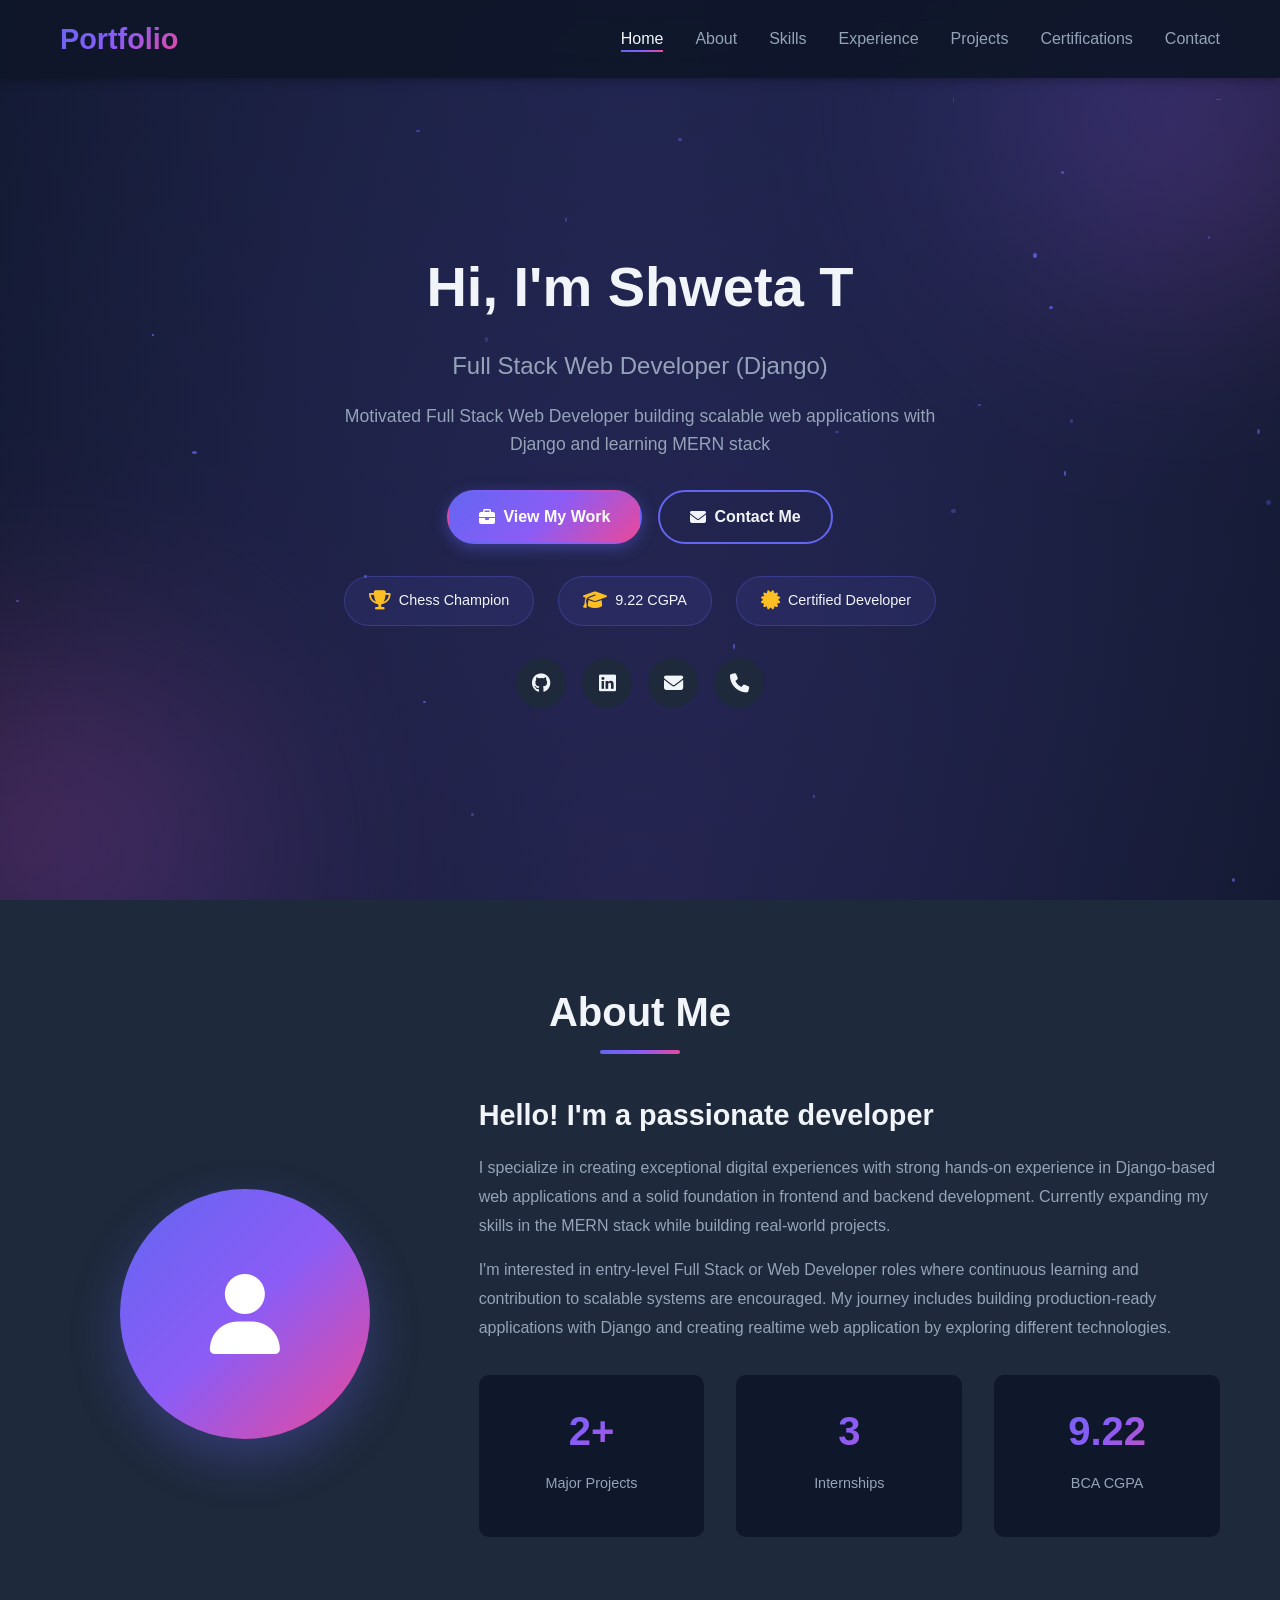
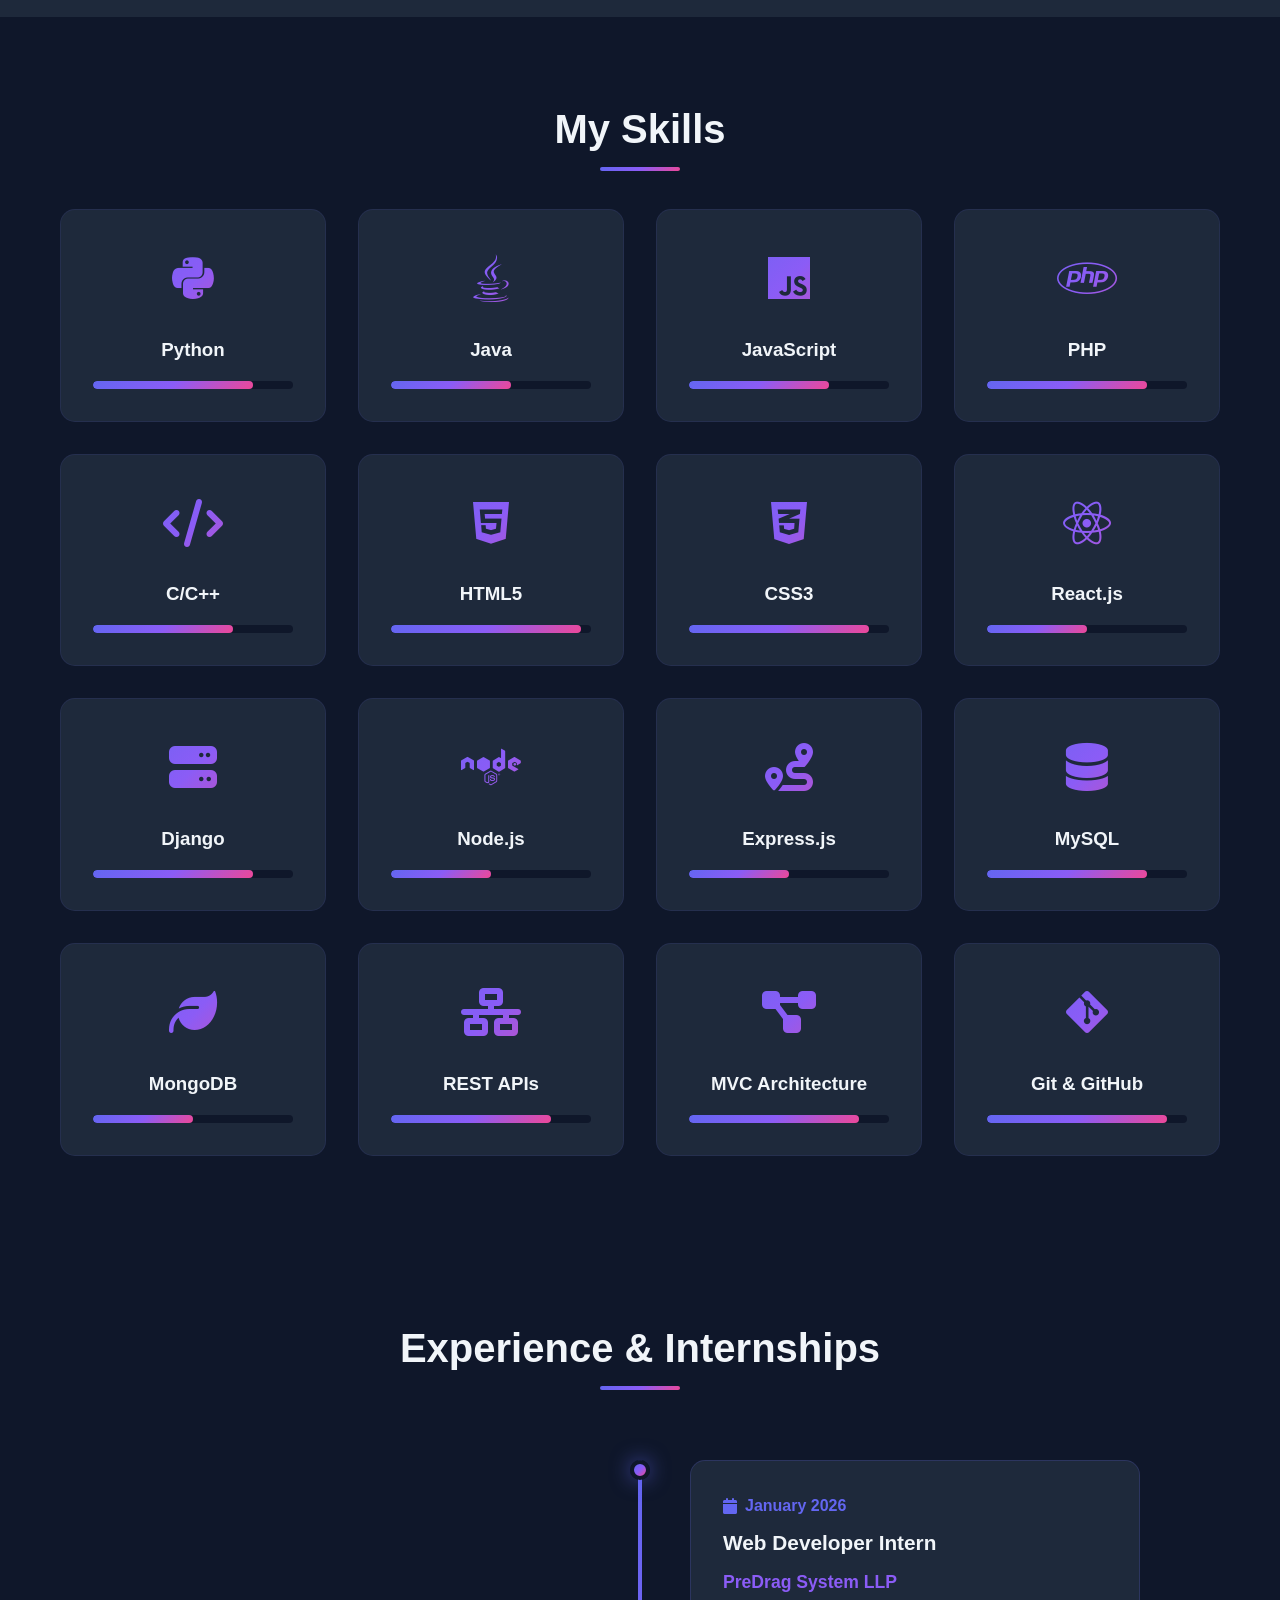
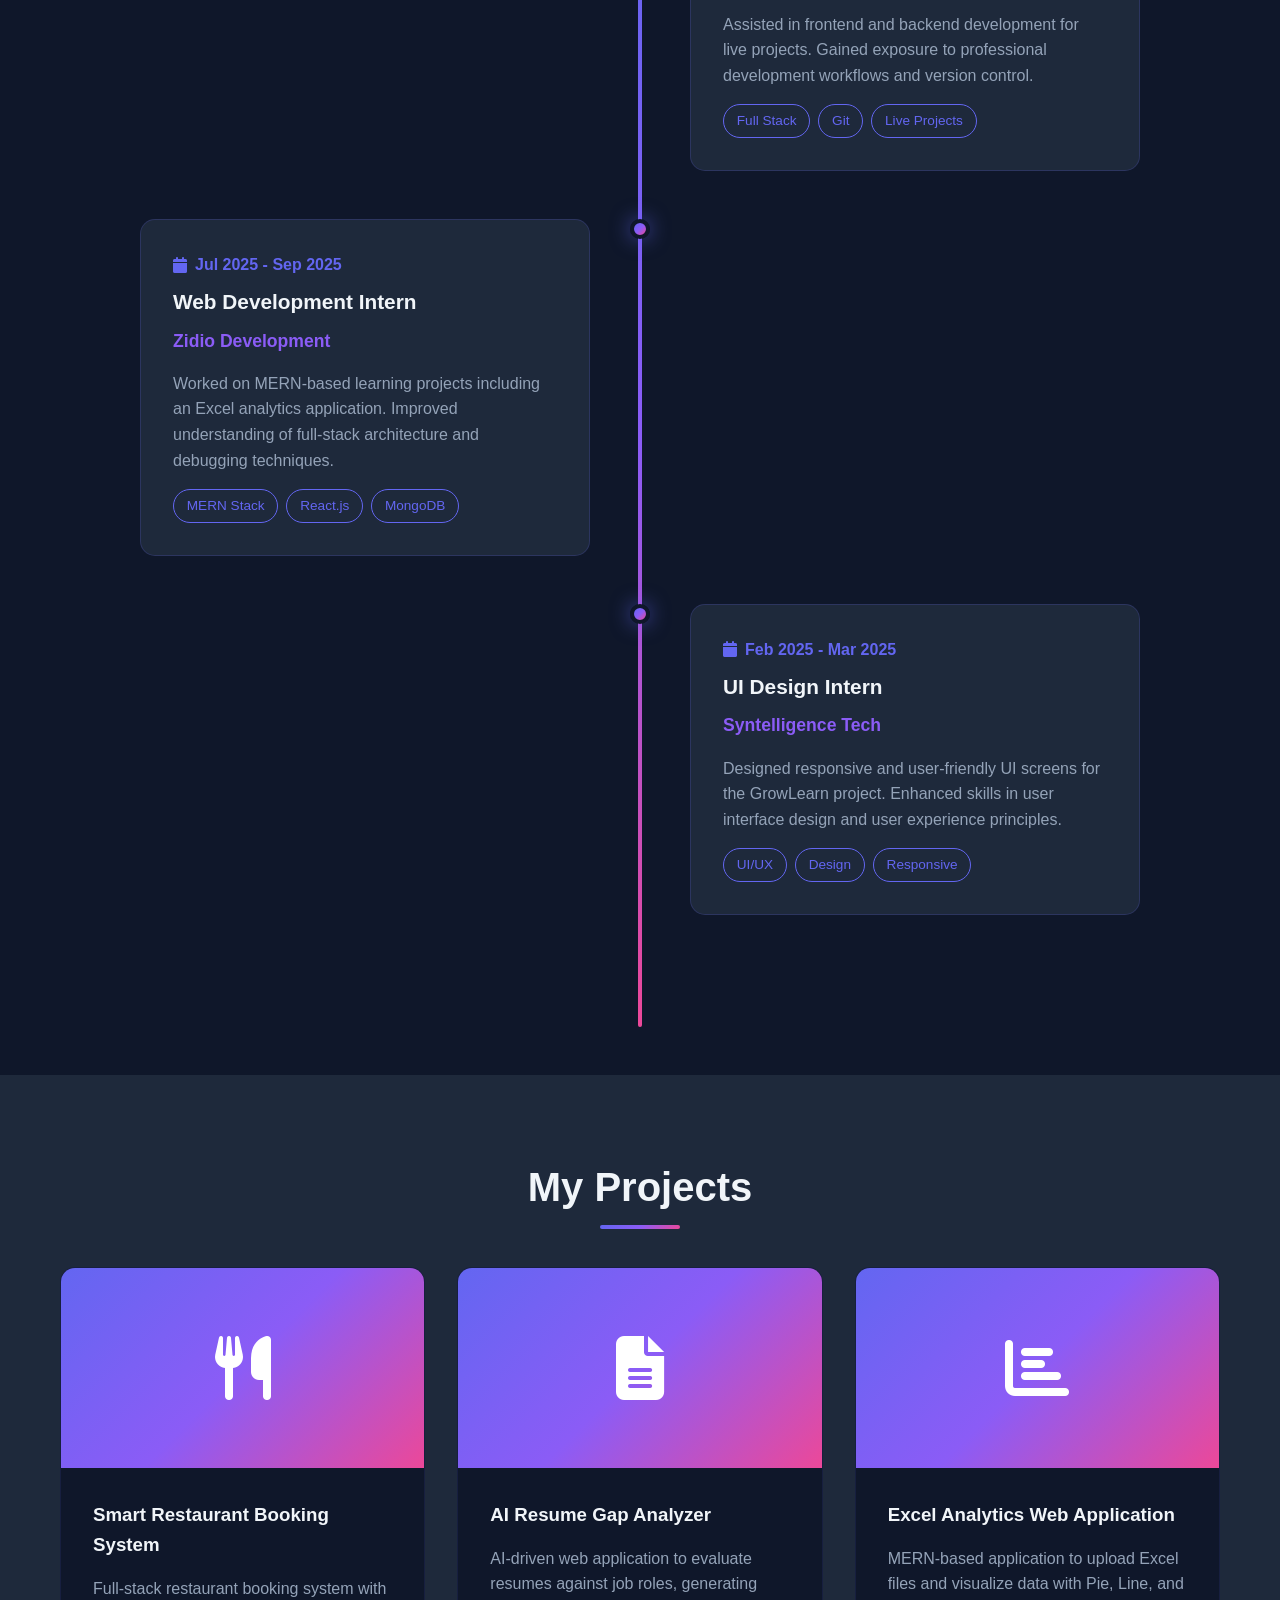
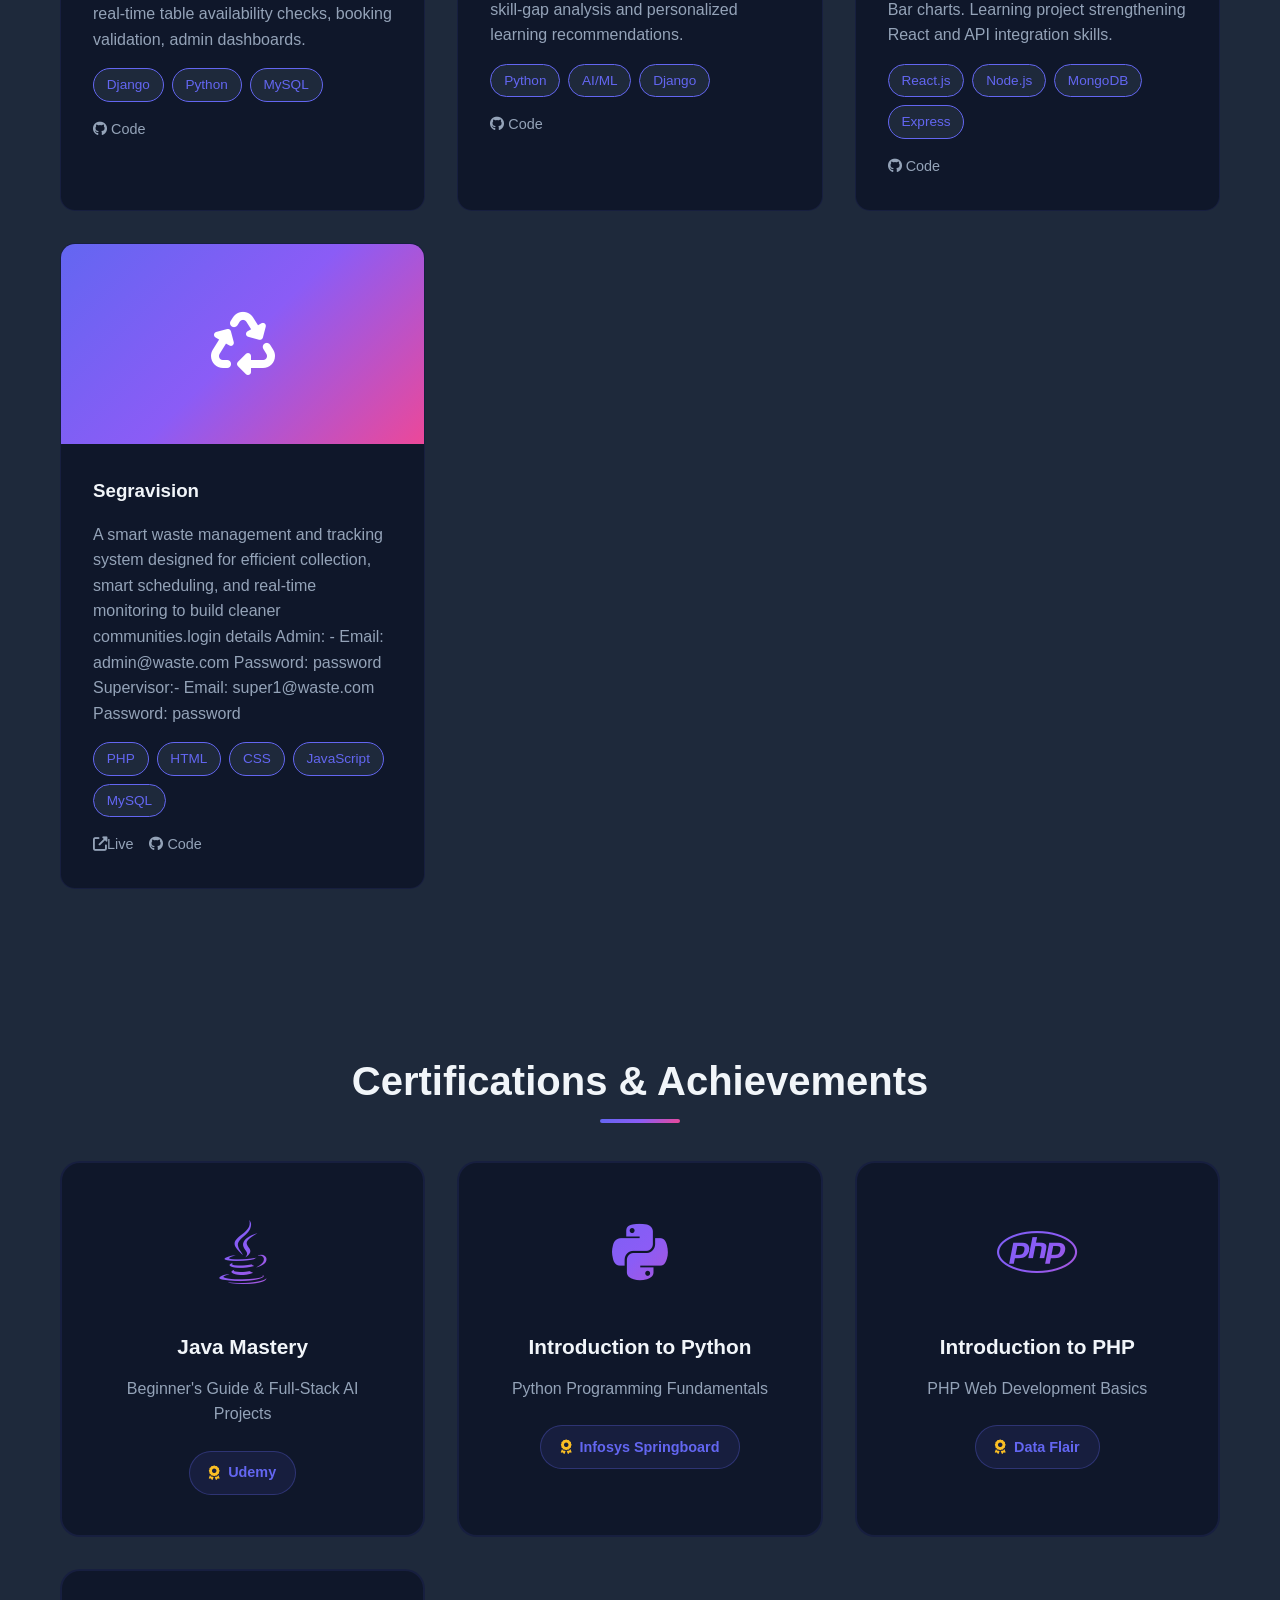
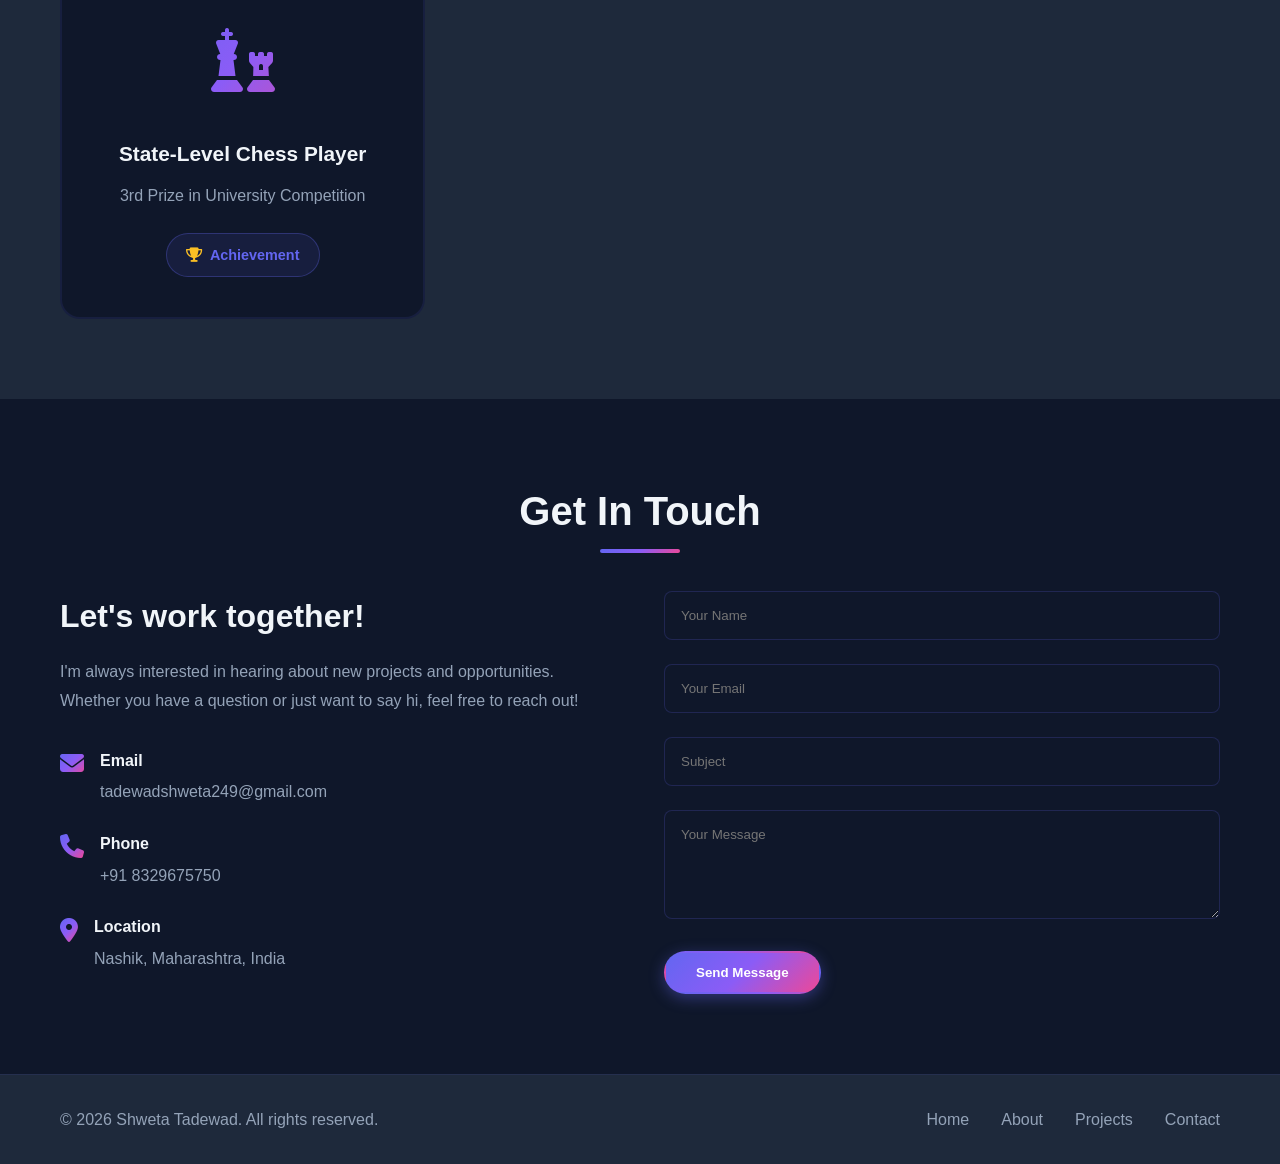
==== index.html @ f63977ad "Update project description with login details Added login details for Admin and Supervisor to projec" ====
<!DOCTYPE html>
<html lang="en">
<head>
    <meta charset="UTF-8">
    <meta name="viewport" content="width=device-width, initial-scale=1.0">
    <meta name="description" content="Professional Portfolio Website">
    <title>My Portfolio</title>
    <link rel="stylesheet" href="styles.css">
    <link rel="stylesheet" href="https://cdnjs.cloudflare.com/ajax/libs/font-awesome/6.4.0/css/all.min.css">
</head>
<body>
    <!-- Navigation -->
    <nav class="navbar">
        <div class="container">
            <div class="nav-brand">
                <h2>Portfolio</h2>
            </div>
            <ul class="nav-menu">
                <li><a href="#home" class="nav-link">Home</a></li>
                <li><a href="#about" class="nav-link">About</a></li>
                <li><a href="#skills" class="nav-link">Skills</a></li>
                <li><a href="#experience" class="nav-link">Experience</a></li>
                <li><a href="#projects" class="nav-link">Projects</a></li>
                <li><a href="#certifications" class="nav-link">Certifications</a></li>
                <li><a href="#contact" class="nav-link">Contact</a></li>
            </ul>
            <div class="hamburger">
                <span class="bar"></span>
                <span class="bar"></span>
                <span class="bar"></span>
            </div>
        </div>
    </nav>

    <!-- Hero Section -->
    <section id="home" class="hero">
        <div class="particles" id="particles"></div>
        <div class="container">
            <div class="hero-content">
                <h1 class="hero-title">Hi, I'm <span class="highlight">Shweta Tadewad</span></h1>
                <p class="hero-subtitle">Full Stack Web Developer (Django)</p>
                <p class="hero-description">Motivated Full Stack Web Developer building scalable web applications with Django and learning MERN stack</p>
                <div class="hero-buttons">
                    <a href="#projects" class="btn btn-primary"><i class="fas fa-briefcase"></i> View My Work</a>
                    <a href="#contact" class="btn btn-secondary"><i class="fas fa-envelope"></i> Contact Me</a>
                </div>
                <div class="achievement-badges">
                    <div class="badge">
                        <i class="fas fa-trophy"></i>
                        <span>Chess Champion</span>
                    </div>
                    <div class="badge">
                        <i class="fas fa-graduation-cap"></i>
                        <span>9.22 CGPA</span>
                    </div>
                    <div class="badge">
                        <i class="fas fa-certificate"></i>
                        <span>Certified Developer</span>
                    </div>
                </div>
                <div class="social-links">
                    <a href="https://github.com/shweta5924" target="_blank"><i class="fab fa-github"></i></a>
                    <a href="https://linkedin.com/in/shweta-tadewad-6b4707291" target="_blank"><i class="fab fa-linkedin"></i></a>
                    <a href="mailto:tadewadshweta249@gmail.com" target="_blank"><i class="fas fa-envelope"></i></a>
                    <a href="tel:+918329675750" target="_blank"><i class="fas fa-phone"></i></a>
                </div>
            </div>
        </div>
    </section>

    <!-- About Section -->
    <section id="about" class="about">
        <div class="container">
            <h2 class="section-title">About Me</h2>
            <div class="about-content">
                <div class="about-image">
                    <div class="image-placeholder">
                        <i class="fas fa-user"></i>
                    </div>
                </div>
                <div class="about-text">
                    <h3>Hello! I'm a passionate developer</h3>
                    <p>I specialize in creating exceptional digital experiences with strong hands-on experience in Django-based web applications and a solid foundation in frontend and backend development. Currently expanding my skills in the MERN stack while building real-world projects.</p>
                    <p>I'm interested in entry-level Full Stack or Web Developer roles where continuous learning and contribution to scalable systems are encouraged. My journey includes building production-ready applications with Django and creating realtime web application by exploring different technologies.</p>
                    <div class="about-stats">
                        <div class="stat">
                            <h4>2+</h4>
                            <p>Major Projects</p>
                        </div>
                        <div class="stat">
                            <h4>3</h4>
                            <p>Internships</p>
                        </div>
                        <div class="stat">
                            <h4>9.22</h4>
                            <p>BCA CGPA</p>
                        </div>
                    </div>
                </div>
            </div>
        </div>
    </section>

    <!-- Skills Section -->
    <section id="skills" class="skills">
        <div class="container">
            <h2 class="section-title">My Skills</h2>
            <div class="skills-grid">
                <!-- Languages -->
                <div class="skill-card">
                    <div class="skill-icon">
                        <i class="fab fa-python"></i>
                    </div>
                    <h3>Python</h3>
                    <div class="skill-bar">
                        <div class="skill-progress" data-progress="80"></div>
                    </div>
                </div>
                <div class="skill-card">
                    <div class="skill-icon">
                        <i class="fab fa-java"></i>
                    </div>
                    <h3>Java</h3>
                    <div class="skill-bar">
                        <div class="skill-progress" data-progress="60"></div>
                    </div>
                </div>
                <div class="skill-card">
                    <div class="skill-icon">
                        <i class="fab fa-js"></i>
                    </div>
                    <h3>JavaScript</h3>
                    <div class="skill-bar">
                        <div class="skill-progress" data-progress="70"></div>
                    </div>
                </div>
                <div class="skill-card">
                    <div class="skill-icon">
                        <i class="fab fa-php"></i>
                    </div>
                    <h3>PHP</h3>
                    <div class="skill-bar">
                        <div class="skill-progress" data-progress="80"></div>
                    </div>
                </div>
                <div class="skill-card">
                    <div class="skill-icon">
                        <i class="fas fa-code"></i>
                    </div>
                    <h3>C/C++</h3>
                    <div class="skill-bar">
                        <div class="skill-progress" data-progress="70"></div>
                    </div>
                </div>
                
                <!-- Frontend -->
                <div class="skill-card">
                    <div class="skill-icon">
                        <i class="fab fa-html5"></i>
                    </div>
                    <h3>HTML5</h3>
                    <div class="skill-bar">
                        <div class="skill-progress" data-progress="95"></div>
                    </div>
                </div>
                <div class="skill-card">
                    <div class="skill-icon">
                        <i class="fab fa-css3-alt"></i>
                    </div>
                    <h3>CSS3</h3>
                    <div class="skill-bar">
                        <div class="skill-progress" data-progress="90"></div>
                    </div>
                </div>
                <div class="skill-card">
                    <div class="skill-icon">
                        <i class="fab fa-react"></i>
                    </div>
                    <h3>React.js</h3>
                    <div class="skill-bar">
                        <div class="skill-progress" data-progress="50"></div>
                    </div>
                </div>
                
                <!-- Backend -->
                <div class="skill-card">
                    <div class="skill-icon">
                        <i class="fas fa-server"></i>
                    </div>
                    <h3>Django</h3>
                    <div class="skill-bar">
                        <div class="skill-progress" data-progress="80"></div>
                    </div>
                </div>
                <div class="skill-card">
                    <div class="skill-icon">
                        <i class="fab fa-node"></i>
                    </div>
                    <h3>Node.js</h3>
                    <div class="skill-bar">
                        <div class="skill-progress" data-progress="50"></div>
                    </div>
                </div>
                <div class="skill-card">
                    <div class="skill-icon">
                        <i class="fas fa-route"></i>
                    </div>
                    <h3>Express.js</h3>
                    <div class="skill-bar">
                        <div class="skill-progress" data-progress="50"></div>
                    </div>
                </div>
                
                <!-- Databases -->
                <div class="skill-card">
                    <div class="skill-icon">
                        <i class="fas fa-database"></i>
                    </div>
                    <h3>MySQL</h3>
                    <div class="skill-bar">
                        <div class="skill-progress" data-progress="80"></div>
                    </div>
                </div>
                <div class="skill-card">
                    <div class="skill-icon">
                        <i class="fas fa-leaf"></i>
                    </div>
                    <h3>MongoDB</h3>
                    <div class="skill-bar">
                        <div class="skill-progress" data-progress="50"></div>
                    </div>
                </div>
                
                <!-- Concepts & Tools -->
                <div class="skill-card">
                    <div class="skill-icon">
                        <i class="fas fa-network-wired"></i>
                    </div>
                    <h3>REST APIs</h3>
                    <div class="skill-bar">
                        <div class="skill-progress" data-progress="80"></div>
                    </div>
                </div>
                <div class="skill-card">
                    <div class="skill-icon">
                        <i class="fas fa-project-diagram"></i>
                    </div>
                    <h3>MVC Architecture</h3>
                    <div class="skill-bar">
                        <div class="skill-progress" data-progress="85"></div>
                    </div>
                </div>
                <div class="skill-card">
                    <div class="skill-icon">
                        <i class="fab fa-git-alt"></i>
                    </div>
                    <h3>Git & GitHub</h3>
                    <div class="skill-bar">
                        <div class="skill-progress" data-progress="90"></div>
                    </div>
                    
                </div>
            </div>
        </div>
    </section>

    <!-- Experience Section -->
    <section id="experience" class="experience">
        <div class="container">
            <h2 class="section-title">Experience & Internships</h2>
            <div class="timeline">
                <div class="timeline-item" data-aos="fade-right">
                    <div class="timeline-dot"></div>
                    <div class="timeline-content">
                        <div class="timeline-date">
                            <i class="fas fa-calendar"></i> January 2026
                        </div>
                        <h3>Web Developer Intern</h3>
                        <h4>PreDrag System LLP</h4>
                        <p>Assisted in frontend and backend development for live projects. Gained exposure to professional development workflows and version control.</p>
                        <div class="timeline-tags">
                            <span class="tag">Full Stack</span>
                            <span class="tag">Git</span>
                            <span class="tag">Live Projects</span>
                        </div>
                    </div>
                </div>
                <div class="timeline-item" data-aos="fade-left">
                    <div class="timeline-dot"></div>
                    <div class="timeline-content">
                        <div class="timeline-date">
                            <i class="fas fa-calendar"></i> Jul 2025 - Sep 2025
                        </div>
                        <h3>Web Development Intern</h3>
                        <h4>Zidio Development</h4>
                        <p>Worked on MERN-based learning projects including an Excel analytics application. Improved understanding of full-stack architecture and debugging techniques.</p>
                        <div class="timeline-tags">
                            <span class="tag">MERN Stack</span>
                            <span class="tag">React.js</span>
                            <span class="tag">MongoDB</span>
                        </div>
                    </div>
                </div>
                <div class="timeline-item" data-aos="fade-right">
                    <div class="timeline-dot"></div>
                    <div class="timeline-content">
                        <div class="timeline-date">
                            <i class="fas fa-calendar"></i> Feb 2025 - Mar 2025
                        </div>
                        <h3>UI Design Intern</h3>
                        <h4>Syntelligence Tech</h4>
                        <p>Designed responsive and user-friendly UI screens for the GrowLearn project. Enhanced skills in user interface design and user experience principles.</p>
                        <div class="timeline-tags">
                            <span class="tag">UI/UX</span>
                            <span class="tag">Design</span>
                            <span class="tag">Responsive</span>
                        </div>
                    </div>
                </div>
            </div>
        </div>
    </section>

    <!-- Projects Section -->
    <section id="projects" class="projects">
        <div class="container">
            <h2 class="section-title">My Projects</h2>
            <div class="projects-grid">
                <div class="project-card">
                    <div class="project-image">
                        <i class="fas fa-utensils"></i>
                    </div>
                    <div class="project-content">
                        <h3>Smart Restaurant Booking System</h3>
                        <p>Full-stack restaurant booking system with real-time table availability checks, booking validation, admin dashboards.</p>
                        <div class="project-tags">
                            <span class="tag">Django</span>
                            <span class="tag">Python</span>
                            <span class="tag">MySQL</span>
                            <!-- <span class="tag">AI</span> -->
                        </div>
                        <div class="project-links">
                            <!-- <a href="#" class="project-link"><i class="fas fa-external-link-alt"></i> Live Demo</a> -->
                            <a href="https://github.com/Shweta5924" class="project-link"><i class="fab fa-github"></i> Code</a>
                        </div>
                    </div>
                </div>
                <div class="project-card">
                    <div class="project-image">
                        <i class="fas fa-file-alt"></i>
                    </div>
                    <div class="project-content">
                        <h3>AI Resume Gap Analyzer</h3>
                        <p>AI-driven web application to evaluate resumes against job roles, generating skill-gap analysis and personalized learning recommendations.</p>
                        <div class="project-tags">
                            <span class="tag">Python</span>
                            <span class="tag">AI/ML</span>
                            <span class="tag">Django</span>
                        </div>
                        <div class="project-links">
                            <!-- <a href="#" class="project-link"><i class="fas fa-external-link-alt"></i> Live Demo</a> -->
                            <a href="https://github.com/Shweta5924" class="project-link"><i class="fab fa-github"></i> Code</a>
                        </div>
                    </div>
                </div>
                <div class="project-card">
                    <div class="project-image">
                        <i class="fas fa-chart-bar"></i>
                    </div>
                    <div class="project-content">
                        <h3>Excel Analytics Web Application</h3>
                        <p>MERN-based application to upload Excel files and visualize data with Pie, Line, and Bar charts. Learning project strengthening React and API integration skills.</p>
                        <div class="project-tags">
                            <span class="tag">React.js</span>
                            <span class="tag">Node.js</span>
                            <span class="tag">MongoDB</span>
                            <span class="tag">Express</span>
                        </div>
                        <div class="project-links">
                            <!-- <a href="#" class="project-link"><i class="fas fa-external-link-alt"></i> Live Demo</a> -->
                            <a href="https://github.com/Shweta5924" class="project-link"><i class="fab fa-github"></i> Code</a>
                        </div>
                    </div>
                </div>
                <div class="project-card">
                    <div class="project-image">
                        <i class="fas fa-recycle"></i>
                    </div>
                    <div class="project-content">
                        <h3>Segravision</h3>
                        <p>A smart waste management and tracking system designed for efficient collection, smart scheduling, and real-time monitoring to build cleaner communities.login details Admin:
- Email: admin@waste.com Password: password 
Supervisor:- Email: super1@waste.com Password: password</p>
                        <div class="project-tags">
                            <span class="tag">PHP</span>
                            <span class="tag">HTML</span>
                            <span class="tag">CSS</span>
                            <span class="tag">JavaScript</span>
                            <span class="tag">MySQL</span>
                        </div>
                        <div class="project-links">
                            <a href="https://segravision.gt.tc" class="project-link" target="_blank"><i class="fas fa-external-link-alt"></i>Live</a>
                            <a href="https://github.com/Shweta5924" class="project-link" target="_blank"><i class="fab fa-github"></i> Code</a>
                        </div>
                    </div>
                </div>
            </div>
        </div>
    </section>

    <!-- Certifications Section -->
    <section id="certifications" class="certifications">
        <div class="container">
            <h2 class="section-title">Certifications & Achievements</h2>
            <div class="cert-grid">
                <div class="cert-card" data-aos="zoom-in">
                    <div class="cert-icon">
                        <i class="fab fa-java"></i>
                    </div>
                    <h3>Java Mastery</h3>
                    <p>Beginner's Guide & Full-Stack AI Projects</p>
                    <div class="cert-provider">
                        <i class="fas fa-award"></i> Udemy
                    </div>
                </div>
                <div class="cert-card" data-aos="zoom-in" data-aos-delay="100">
                    <div class="cert-icon">
                        <i class="fab fa-python"></i>
                    </div>
                    <h3>Introduction to Python</h3>
                    <p>Python Programming Fundamentals</p>
                    <div class="cert-provider">
                        <i class="fas fa-award"></i> Infosys Springboard
                    </div>
                </div>
                <div class="cert-card" data-aos="zoom-in" data-aos-delay="200">
                    <div class="cert-icon">
                        <i class="fab fa-php"></i>
                    </div>
                    <h3>Introduction to PHP</h3>
                    <p>PHP Web Development Basics</p>
                    <div class="cert-provider">
                        <i class="fas fa-award"></i> Data Flair
                    </div>
                </div>
                <div class="cert-card" data-aos="zoom-in" data-aos-delay="300">
                    <div class="cert-icon">
                        <i class="fas fa-chess"></i>
                    </div>
                    <h3>State-Level Chess Player</h3>
                    <p>3rd Prize in University Competition</p>
                    <div class="cert-provider">
                        <i class="fas fa-trophy"></i> Achievement
                    </div>
                </div>
            </div>
        </div>
    </section>

    <!-- Contact Section -->
    <section id="contact" class="contact">
        <div class="container">
            <h2 class="section-title">Get In Touch</h2>
            <div class="contact-content">
                <div class="contact-info">
                    <h3>Let's work together!</h3>
                    <p>I'm always interested in hearing about new projects and opportunities. Whether you have a question or just want to say hi, feel free to reach out!</p>
                    <div class="contact-details">
                        <div class="contact-item">
                            <i class="fas fa-envelope"></i>
                            <div>
                                <h4>Email</h4>
                                <p>tadewadshweta249@gmail.com</p>
                            </div>
                        </div>
                        <div class="contact-item">
                            <i class="fas fa-phone"></i>
                            <div>
                                <h4>Phone</h4>
                                <p>+91 8329675750</p>
                            </div>
                        </div>
                        <div class="contact-item">
                            <i class="fas fa-map-marker-alt"></i>
                            <div>
                                <h4>Location</h4>
                                <p>Nashik, Maharashtra, India</p>
                            </div>
                        </div>
                    </div>
                </div>
                <!-- <form class="contact-form">
                    <div class="form-group">
                        <input type="text" id="name" placeholder="Your Name" required>
                    </div>
                    <div class="form-group">
                        <input type="email" id="email" placeholder="Your Email" required>
                    </div>
                    <div class="form-group">
                        <input type="text" id="subject" placeholder="Subject" required>
                    </div>
                    <div class="form-group">
                        <textarea id="message" rows="5" placeholder="Your Message" required></textarea>
                    </div>
                    <button type="submit" class="btn btn-primary">Send Message</button>
                </form> -->


                <form action="https://api.web3forms.com/submit" method="POST">

    <input type="hidden" name="access_key" value="e2f1e244-1936-44fa-abb0-f92765147720">

    <div class="form-group">
        <input type="text" name="name" placeholder="Your Name" required>
    </div>

    <div class="form-group">
        <input type="email" name="email" placeholder="Your Email" required>
    </div>

    <div class="form-group">
        <input type="text" name="subject" placeholder="Subject" required>
    </div>

    <div class="form-group">
        <textarea name="message" rows="5" placeholder="Your Message" required></textarea>
    </div>

    <button type="submit" class="btn btn-primary">
        Send Message
    </button>

</form>


            </div>
        </div>
    </section>

    <!-- Footer -->
    <footer class="footer">
        <div class="container">
            <div class="footer-content">
                <p>&copy; 2026 Shweta Tadewad. All rights reserved.</p>
                <div class="footer-links">
                    <a href="#home">Home</a>
                    <a href="#about">About</a>
                    <a href="#projects">Projects</a>
                    <a href="#contact">Contact</a>
                </div>
            </div>
        </div>
    </footer>

    <script src="script.js"></script>
</body>
</html>
---- styles.css ----
/* Reset & Base Styles */
* {
    margin: 0;
    padding: 0;
    box-sizing: border-box;
}

:root {
    --primary-color: #6366f1;
    --secondary-color: #8b5cf6;
    --accent-color: #ec4899;
    --success-color: #10b981;
    --dark-bg: #0f172a;
    --light-bg: #1e293b;
    --card-bg: #1e293b;
    --text-primary: #f1f5f9;
    --text-secondary: #94a3b8;
    --gradient: linear-gradient(135deg, #6366f1, #8b5cf6, #ec4899);
    --gradient-hover: linear-gradient(135deg, #7c3aed, #a855f7, #f472b6);
}

html {
    scroll-behavior: smooth;
}

body {
    font-family: 'Segoe UI', Tahoma, Geneva, Verdana, sans-serif;
    background-color: var(--dark-bg);
    color: var(--text-primary);
    line-height: 1.6;
    overflow-x: hidden;
}

.container {
    max-width: 1200px;
    margin: 0 auto;
    padding: 0 20px;
}

/* Navigation */
.navbar {
    position: fixed;
    top: 0;
    width: 100%;
    background: rgba(15, 23, 42, 0.95);
    backdrop-filter: blur(10px);
    z-index: 1000;
    padding: 1rem 0;
    box-shadow: 0 2px 10px rgba(0, 0, 0, 0.3);
}

.navbar .container {
    display: flex;
    justify-content: space-between;
    align-items: center;
}

.nav-brand h2 {
    background: var(--gradient);
    -webkit-background-clip: text;
    -webkit-text-fill-color: transparent;
    background-clip: text;
    font-size: 1.8rem;
}

.nav-menu {
    display: flex;
    list-style: none;
    gap: 2rem;
}

.nav-link {
    color: var(--text-secondary);
    text-decoration: none;
    font-weight: 500;
    transition: color 0.3s ease;
    position: relative;
}

.nav-link::after {
    content: '';
    position: absolute;
    bottom: -5px;
    left: 0;
    width: 0;
    height: 2px;
    background: var(--gradient);
    transition: width 0.3s ease;
}

.nav-link:hover {
    color: var(--text-primary);
}

.nav-link:hover::after {
    width: 100%;
}

.hamburger {
    display: none;
    flex-direction: column;
    cursor: pointer;
    gap: 5px;
}

.bar {
    width: 25px;
    height: 3px;
    background: var(--text-primary);
    transition: all 0.3s ease;
}

/* Hero Section */
.hero {
    min-height: 100vh;
    display: flex;
    align-items: center;
    justify-content: center;
    padding: 100px 0 50px;
    position: relative;
    overflow: hidden;
    background: radial-gradient(ellipse at top, rgba(99, 102, 241, 0.15), transparent),
                radial-gradient(ellipse at bottom, rgba(139, 92, 246, 0.15), transparent);
}

/* Particles Background */
.particles {
    position: absolute;
    top: 0;
    left: 0;
    width: 100%;
    height: 100%;
    overflow: hidden;
    z-index: 0;
}

.particles::before,
.particles::after {
    content: '';
    position: absolute;
    width: 400px;
    height: 400px;
    border-radius: 50%;
    filter: blur(120px);
    opacity: 0.3;
    animation: float 8s ease-in-out infinite;
}

.particles::before {
    background: var(--gradient);
    top: -100px;
    right: -100px;
}

.particles::after {
    background: linear-gradient(135deg, #ec4899, #8b5cf6);
    bottom: -150px;
    left: -150px;
    animation-delay: -4s;
}

@keyframes float {
    0%, 100% { transform: translateY(0) rotate(0deg); }
    50% { transform: translateY(-30px) rotate(5deg); }
}

.hero-content {
    text-align: center;
    position: relative;
    z-index: 1;
}

.hero-title {
    font-size: 3.5rem;
    font-weight: 700;
    margin-bottom: 1rem;
    animation: fadeInUp 1s ease;
}

.highlight {
    background: var(--gradient);
    -webkit-background-clip: text;
    -webkit-text-fill-color: transparent;
    background-clip: text;
}

.hero-subtitle {
    font-size: 1.5rem;
    color: var(--text-secondary);
    margin-bottom: 1rem;
    animation: fadeInUp 1s ease 0.2s both;
}

.hero-description {
    font-size: 1.1rem;
    color: var(--text-secondary);
    max-width: 600px;
    margin: 0 auto 2rem;
    animation: fadeInUp 1s ease 0.4s both;
}

@keyframes fadeInUp {
    from {
        opacity: 0;
        transform: translateY(30px);
    }
    to {
        opacity: 1;
        transform: translateY(0);
    }
}

.hero-buttons {
    display: flex;
    gap: 1rem;
    justify-content: center;
    margin-bottom: 2rem;
    animation: fadeInUp 1s ease 0.6s both;
}

.btn {
    padding: 12px 30px;
    border-radius: 50px;
    text-decoration: none;
    font-weight: 600;
    transition: all 0.3s ease;
    display: inline-flex;
    align-items: center;
    gap: 8px;
    position: relative;
    overflow: hidden;
}

.btn::before {
    content: '';
    position: absolute;
    top: 0;
    left: -100%;
    width: 100%;
    height: 100%;
    background: linear-gradient(90deg, transparent, rgba(255, 255, 255, 0.2), transparent);
    transition: left 0.5s ease;
}

.btn:hover::before {
    left: 100%;
}

.btn-primary {
    background: var(--gradient);
    color: white;
    border: 2px solid transparent;
    box-shadow: 0 4px 15px rgba(99, 102, 241, 0.4);
}

.btn-primary:hover {
    transform: translateY(-3px);
    box-shadow: 0 10px 30px rgba(99, 102, 241, 0.6);
    background: var(--gradient-hover);
}

.btn-secondary {
    background: transparent;
    color: var(--text-primary);
    border: 2px solid var(--primary-color);
}

.btn-secondary:hover {
    background: var(--primary-color);
    transform: translateY(-3px);
    box-shadow: 0 10px 25px rgba(99, 102, 241, 0.4);
}

.social-links {
    display: flex;
    gap: 1rem;
    justify-content: center;
    animation: fadeInUp 1s ease 0.8s both;
}

.social-links a {
    width: 50px;
    height: 50px;
    border-radius: 50%;
    background: var(--light-bg);
    display: flex;
    align-items: center;
    justify-content: center;
    color: var(--text-primary);
    font-size: 1.2rem;
    text-decoration: none;
    transition: all 0.3s ease;
}

.social-links a:hover {
    background: var(--gradient);
    transform: translateY(-5px) rotate(5deg);
    box-shadow: 0 10px 25px rgba(99, 102, 241, 0.4);
}

/* Achievement Badges */
.achievement-badges {
    display: flex;
    gap: 1.5rem;
    justify-content: center;
    margin: 2rem 0;
    flex-wrap: wrap;
    animation: fadeInUp 1s ease 1s both;
}

.badge {
    display: flex;
    align-items: center;
    gap: 0.5rem;
    padding: 0.8rem 1.5rem;
    background: rgba(99, 102, 241, 0.1);
    border: 1px solid rgba(99, 102, 241, 0.3);
    border-radius: 25px;
    color: var(--text-primary);
    font-size: 0.9rem;
    transition: all 0.3s ease;
}

.badge i {
    color: #fbbf24;
    font-size: 1.2rem;
}

.badge:hover {
    background: rgba(99, 102, 241, 0.2);
    border-color: var(--primary-color);
    transform: translateY(-3px);
}

/* Section Styles */
section {
    padding: 80px 0;
}

.section-title {
    font-size: 2.5rem;
    text-align: center;
    margin-bottom: 3rem;
    position: relative;
    display: inline-block;
    width: 100%;
}

.section-title::after {
    content: '';
    position: absolute;
    bottom: -10px;
    left: 50%;
    transform: translateX(-50%);
    width: 80px;
    height: 4px;
    background: var(--gradient);
    border-radius: 2px;
}

/* About Section */
.about {
    background: var(--light-bg);
}

.about-content {
    display: grid;
    grid-template-columns: 1fr 2fr;
    gap: 3rem;
    align-items: center;
}

.about-image {
    display: flex;
    justify-content: center;
}

.image-placeholder {
    width: 250px;
    height: 250px;
    border-radius: 50%;
    background: var(--gradient);
    display: flex;
    align-items: center;
    justify-content: center;
    font-size: 5rem;
    color: white;
    box-shadow: 0 20px 50px rgba(99, 102, 241, 0.3);
}

.about-text h3 {
    font-size: 1.8rem;
    margin-bottom: 1rem;
    color: var(--text-primary);
}

.about-text p {
    color: var(--text-secondary);
    margin-bottom: 1rem;
    line-height: 1.8;
}

.about-stats {
    display: grid;
    grid-template-columns: repeat(3, 1fr);
    gap: 2rem;
    margin-top: 2rem;
}

.stat {
    text-align: center;
    padding: 1.5rem;
    background: var(--dark-bg);
    border-radius: 10px;
    transition: transform 0.3s ease;
}

.stat:hover {
    transform: translateY(-5px);
}

.stat h4 {
    font-size: 2.5rem;
    background: var(--gradient);
    -webkit-background-clip: text;
    -webkit-text-fill-color: transparent;
    background-clip: text;
    margin-bottom: 0.5rem;
}

.stat p {
    color: var(--text-secondary);
    font-size: 0.9rem;
}

/* Skills Section */
.skills-grid {
    display: grid;
    grid-template-columns: repeat(auto-fit, minmax(250px, 1fr));
    gap: 2rem;
}

.skill-card {
    background: var(--light-bg);
    padding: 2rem;
    border-radius: 15px;
    text-align: center;
    transition: all 0.3s ease;
    border: 1px solid rgba(99, 102, 241, 0.1);
}

.skill-card:hover {
    transform: translateY(-10px);
    border-color: var(--primary-color);
    box-shadow: 0 20px 40px rgba(99, 102, 241, 0.2);
}

.skill-icon {
    font-size: 3rem;
    background: var(--gradient);
    -webkit-background-clip: text;
    -webkit-text-fill-color: transparent;
    background-clip: text;
    margin-bottom: 1rem;
}

.skill-card h3 {
    margin-bottom: 1rem;
    color: var(--text-primary);
}

.skill-bar {
    background: var(--dark-bg);
    height: 8px;
    border-radius: 10px;
    overflow: hidden;
    margin-top: 1rem;
}

.skill-progress {
    height: 100%;
    background: var(--gradient);
    border-radius: 10px;
    width: 0;
    transition: width 1.5s ease;
}

/* Projects Section */
.projects {
    background: var(--light-bg);
}

.projects-grid {
    display: grid;
    grid-template-columns: repeat(auto-fit, minmax(300px, 1fr));
    gap: 2rem;
}

.project-card {
    background: var(--dark-bg);
    border-radius: 15px;
    overflow: hidden;
    transition: all 0.3s ease;
    border: 1px solid rgba(99, 102, 241, 0.1);
}

.project-card:hover {
    transform: translateY(-10px);
    box-shadow: 0 20px 40px rgba(99, 102, 241, 0.3);
    border-color: var(--primary-color);
}

.project-image {
    height: 200px;
    background: var(--gradient);
    display: flex;
    align-items: center;
    justify-content: center;
    font-size: 4rem;
    color: white;
}

.project-content {
    padding: 2rem;
}

.project-content h3 {
    margin-bottom: 1rem;
    color: var(--text-primary);
}

.project-content p {
    color: var(--text-secondary);
    margin-bottom: 1rem;
    line-height: 1.6;
}

.project-tags {
    display: flex;
    flex-wrap: wrap;
    gap: 0.5rem;
    margin-bottom: 1rem;
}

.tag {
    background: var(--light-bg);
    color: var(--primary-color);
    padding: 0.3rem 0.8rem;
    border-radius: 20px;
    font-size: 0.85rem;
    border: 1px solid var(--primary-color);
}

.project-links {
    display: flex;
    gap: 1rem;
}

.project-link {
    color: var(--text-secondary);
    text-decoration: none;
    font-size: 0.9rem;
    transition: color 0.3s ease;
}

.project-link:hover {
    color: var(--primary-color);
}

/* Experience Section */
.experience {
    background: var(--dark-bg);
}

.timeline {
    position: relative;
    max-width: 1000px;
    margin: 0 auto;
    padding: 2rem 0;
}

.timeline::before {
    content: '';
    position: absolute;
    left: 50%;
    transform: translateX(-50%);
    width: 4px;
    height: 100%;
    background: linear-gradient(180deg, var(--primary-color), var(--secondary-color), var(--accent-color));
    border-radius: 2px;
}

.timeline-item {
    position: relative;
    margin-bottom: 3rem;
    width: 100%;
    display: flex;
    justify-content: flex-end;
}

.timeline-item:nth-child(even) {
    justify-content: flex-start;
}

.timeline-dot {
    position: absolute;
    left: 50%;
    transform: translateX(-50%);
    width: 20px;
    height: 20px;
    background: var(--gradient);
    border-radius: 50%;
    border: 4px solid var(--dark-bg);
    z-index: 1;
    box-shadow: 0 0 20px rgba(99, 102, 241, 0.6);
    animation: pulse 2s ease-in-out infinite;
}

@keyframes pulse {
    0%, 100% { box-shadow: 0 0 20px rgba(99, 102, 241, 0.6); }
    50% { box-shadow: 0 0 30px rgba(99, 102, 241, 0.9); }
}

.timeline-content {
    width: 45%;
    background: var(--light-bg);
    padding: 2rem;
    border-radius: 15px;
    border: 1px solid rgba(99, 102, 241, 0.2);
    transition: all 0.3s ease;
    position: relative;
}

.timeline-item:nth-child(even) .timeline-content {
    text-align: left;
}

.timeline-content:hover {
    transform: translateY(-10px);
    border-color: var(--primary-color);
    box-shadow: 0 20px 40px rgba(99, 102, 241, 0.3);
}

.timeline-date {
    color: var(--primary-color);
    font-weight: 600;
    margin-bottom: 0.5rem;
    display: flex;
    align-items: center;
    gap: 0.5rem;
}

.timeline-content h3 {
    color: var(--text-primary);
    font-size: 1.3rem;
    margin-bottom: 0.5rem;
}

.timeline-content h4 {
    color: var(--secondary-color);
    font-size: 1.1rem;
    margin-bottom: 1rem;
}

.timeline-content p {
    color: var(--text-secondary);
    line-height: 1.6;
    margin-bottom: 1rem;
}

.timeline-tags {
    display: flex;
    flex-wrap: wrap;
    gap: 0.5rem;
}

/* Certifications Section */
.certifications {
    background: var(--light-bg);
}

.cert-grid {
    display: grid;
    grid-template-columns: repeat(auto-fit, minmax(280px, 1fr));
    gap: 2rem;
}

.cert-card {
    background: var(--dark-bg);
    padding: 2.5rem;
    border-radius: 20px;
    text-align: center;
    border: 2px solid rgba(99, 102, 241, 0.1);
    transition: all 0.4s ease;
    position: relative;
    overflow: hidden;
}

.cert-card::before {
    content: '';
    position: absolute;
    top: -50%;
    left: -50%;
    width: 200%;
    height: 200%;
    background: radial-gradient(circle, rgba(99, 102, 241, 0.1), transparent);
    transition: all 0.6s ease;
    opacity: 0;
}

.cert-card:hover::before {
    opacity: 1;
    top: -25%;
    left: -25%;
}

.cert-card:hover {
    transform: translateY(-15px) scale(1.02);
    border-color: var(--primary-color);
    box-shadow: 0 25px 50px rgba(99, 102, 241, 0.4);
}

.cert-icon {
    font-size: 4rem;
    background: var(--gradient);
    -webkit-background-clip: text;
    -webkit-text-fill-color: transparent;
    background-clip: text;
    margin-bottom: 1.5rem;
    animation: iconBounce 2s ease-in-out infinite;
}

@keyframes iconBounce {
    0%, 100% { transform: translateY(0); }
    50% { transform: translateY(-10px); }
}

.cert-card h3 {
    color: var(--text-primary);
    font-size: 1.3rem;
    margin-bottom: 0.8rem;
}

.cert-card p {
    color: var(--text-secondary);
    margin-bottom: 1.5rem;
    line-height: 1.6;
}

.cert-provider {
    display: inline-flex;
    align-items: center;
    gap: 0.5rem;
    padding: 0.6rem 1.2rem;
    background: rgba(99, 102, 241, 0.1);
    border: 1px solid rgba(99, 102, 241, 0.3);
    border-radius: 25px;
    color: var(--primary-color);
    font-weight: 600;
    font-size: 0.9rem;
}

.cert-provider i {
    color: #fbbf24;
}

/* Contact Section */
.contact-content {
    display: grid;
    grid-template-columns: 1fr 1fr;
    gap: 3rem;
}

.contact-info h3 {
    font-size: 2rem;
    margin-bottom: 1rem;
}

.contact-info p {
    color: var(--text-secondary);
    margin-bottom: 2rem;
    line-height: 1.8;
}

.contact-details {
    display: flex;
    flex-direction: column;
    gap: 1.5rem;
}

.contact-item {
    display: flex;
    gap: 1rem;
    align-items: flex-start;
}

.contact-item i {
    font-size: 1.5rem;
    background: var(--gradient);
    -webkit-background-clip: text;
    -webkit-text-fill-color: transparent;
    background-clip: text;
    margin-top: 0.2rem;
}

.contact-item h4 {
    color: var(--text-primary);
    margin-bottom: 0.3rem;
}

.contact-item p {
    color: var(--text-secondary);
    margin: 0;
}

.contact-form {
    background: var(--light-bg);
    padding: 2rem;
    border-radius: 15px;
}

.form-group {
    margin-bottom: 1.5rem;
}

.form-group input,
.form-group textarea {
    width: 100%;
    padding: 1rem;
    background: var(--dark-bg);
    border: 1px solid rgba(99, 102, 241, 0.2);
    border-radius: 8px;
    color: var(--text-primary);
    font-family: inherit;
    transition: border-color 0.3s ease;
}

.form-group input:focus,
.form-group textarea:focus {
    outline: none;
    border-color: var(--primary-color);
}

.form-group textarea {
    resize: vertical;
}

/* Footer */
.footer {
    background: var(--light-bg);
    padding: 2rem 0;
    text-align: center;
    border-top: 1px solid rgba(99, 102, 241, 0.1);
}

.footer-content {
    display: flex;
    justify-content: space-between;
    align-items: center;
    flex-wrap: wrap;
    gap: 1rem;
}

.footer-content p {
    color: var(--text-secondary);
}

.footer-links {
    display: flex;
    gap: 2rem;
}

.footer-links a {
    color: var(--text-secondary);
    text-decoration: none;
    transition: color 0.3s ease;
}

.footer-links a:hover {
    color: var(--primary-color);
}

/* Responsive Design */
@media (max-width: 968px) {
    .nav-menu {
        position: fixed;
        left: -100%;
        top: 70px;
        flex-direction: column;
        background: rgba(30, 41, 59, 0.98);
        backdrop-filter: blur(10px);
        width: 100%;
        text-align: center;
        transition: left 0.3s ease;
        padding: 2rem 0;
        gap: 1rem;
    }

    .nav-menu.active {
        left: 0;
    }

    .hamburger {
        display: flex;
    }

    .hamburger.active .bar:nth-child(1) {
        transform: rotate(-45deg) translate(-5px, 6px);
    }

    .hamburger.active .bar:nth-child(2) {
        opacity: 0;
    }

    .hamburger.active .bar:nth-child(3) {
        transform: rotate(45deg) translate(-5px, -6px);
    }

    .hero-title {
        font-size: 2.5rem;
    }

    .about-content {
        grid-template-columns: 1fr;
        text-align: center;
    }

    .about-stats {
        grid-template-columns: repeat(auto-fit, minmax(150px, 1fr));
    }

    .timeline::before {
        left: 20px;
    }

    .timeline-item,
    .timeline-item:nth-child(even) {
        justify-content: flex-start;
        padding-left: 60px;
    }

    .timeline-dot {
        left: 20px;
    }

    .timeline-content {
        width: 100%;
    }

    .contact-content {
        grid-template-columns: 1fr;
    }

    .footer-content {
        flex-direction: column;
        text-align: center;
    }

    .achievement-badges {
        gap: 1rem;
    }

    .badge {
        font-size: 0.8rem;
        padding: 0.6rem 1rem;
    }
}

@media (max-width: 640px) {
    .hero-title {
        font-size: 2rem;
    }

    .hero-subtitle {
        font-size: 1.2rem;
    }

    .hero-buttons {
        flex-direction: column;
        align-items: center;
        gap: 1rem;
    }

    .section-title {
        font-size: 2rem;
    }

    .skills-grid,
    .projects-grid,
    .cert-grid {
        grid-template-columns: 1fr;
    }

    .achievement-badges {
        flex-direction: column;
        align-items: center;
    }

    .timeline-item {
        padding-left: 50px;
    }
}
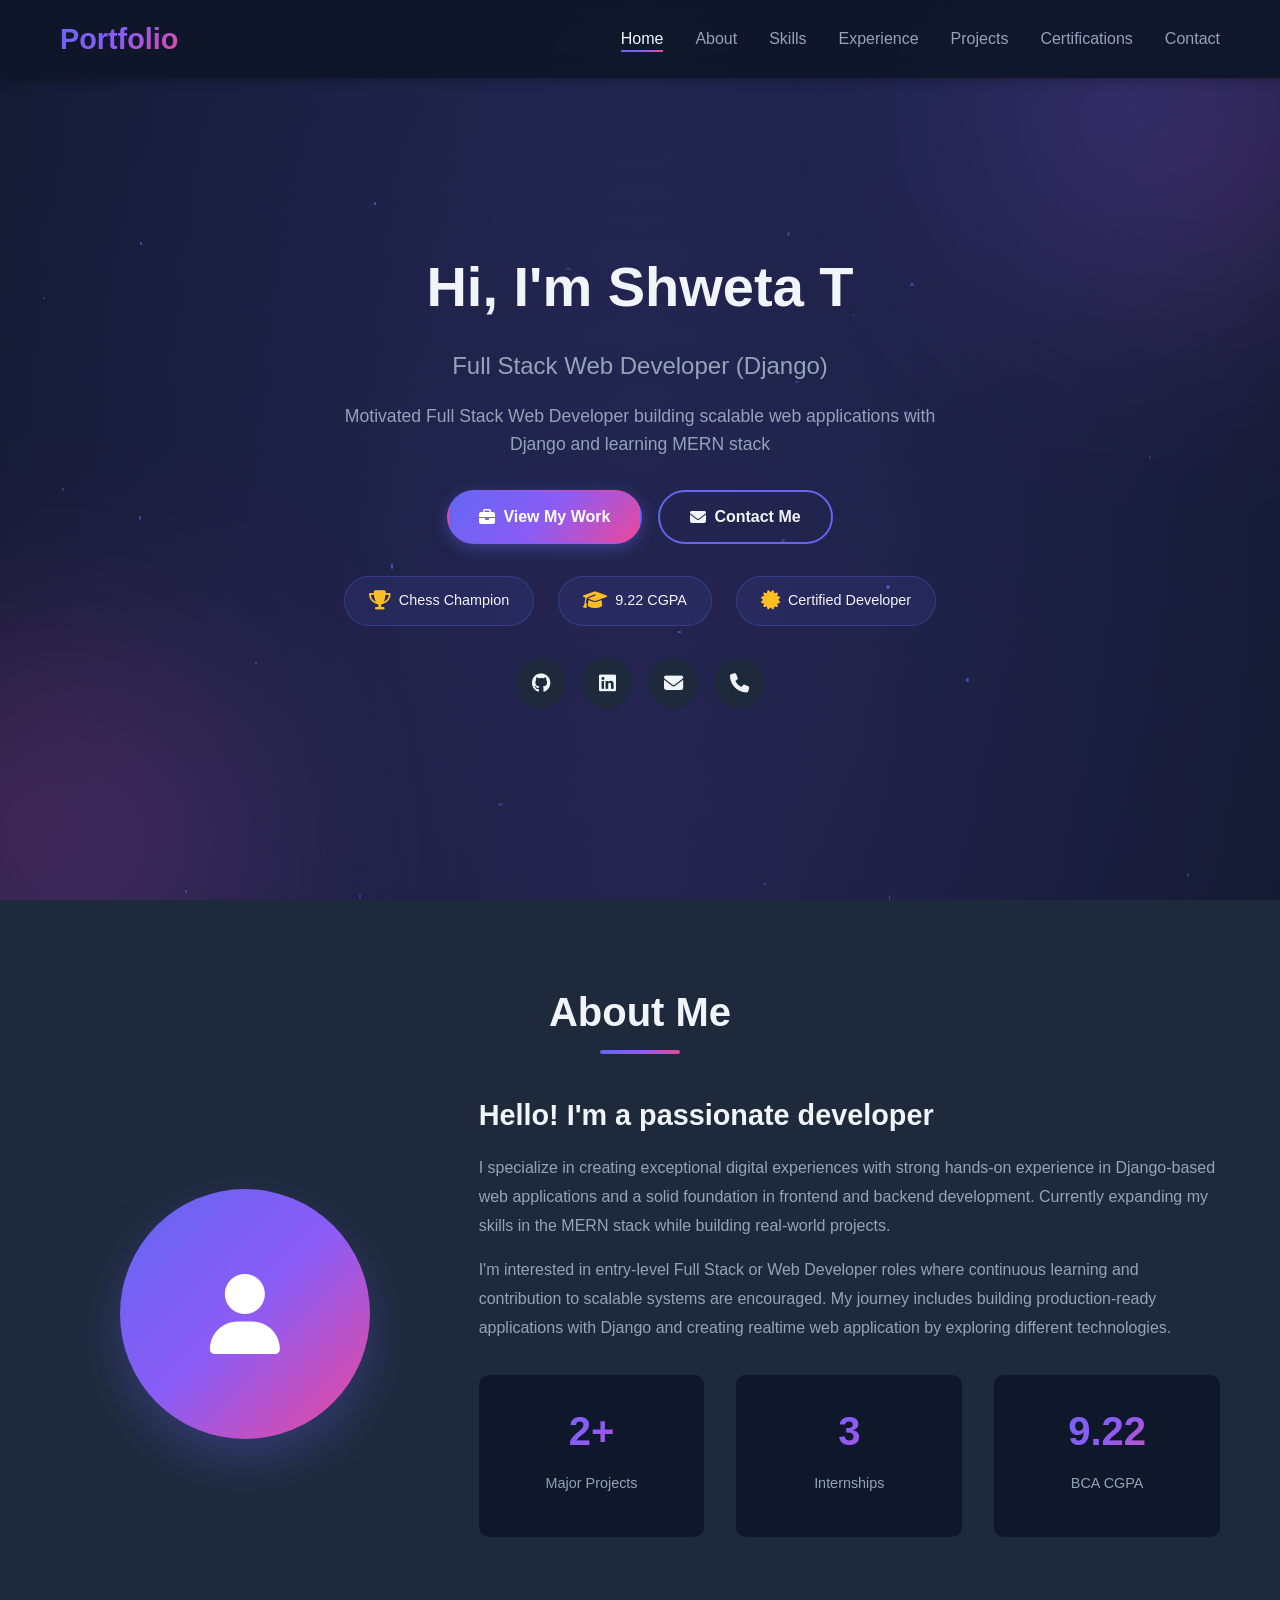
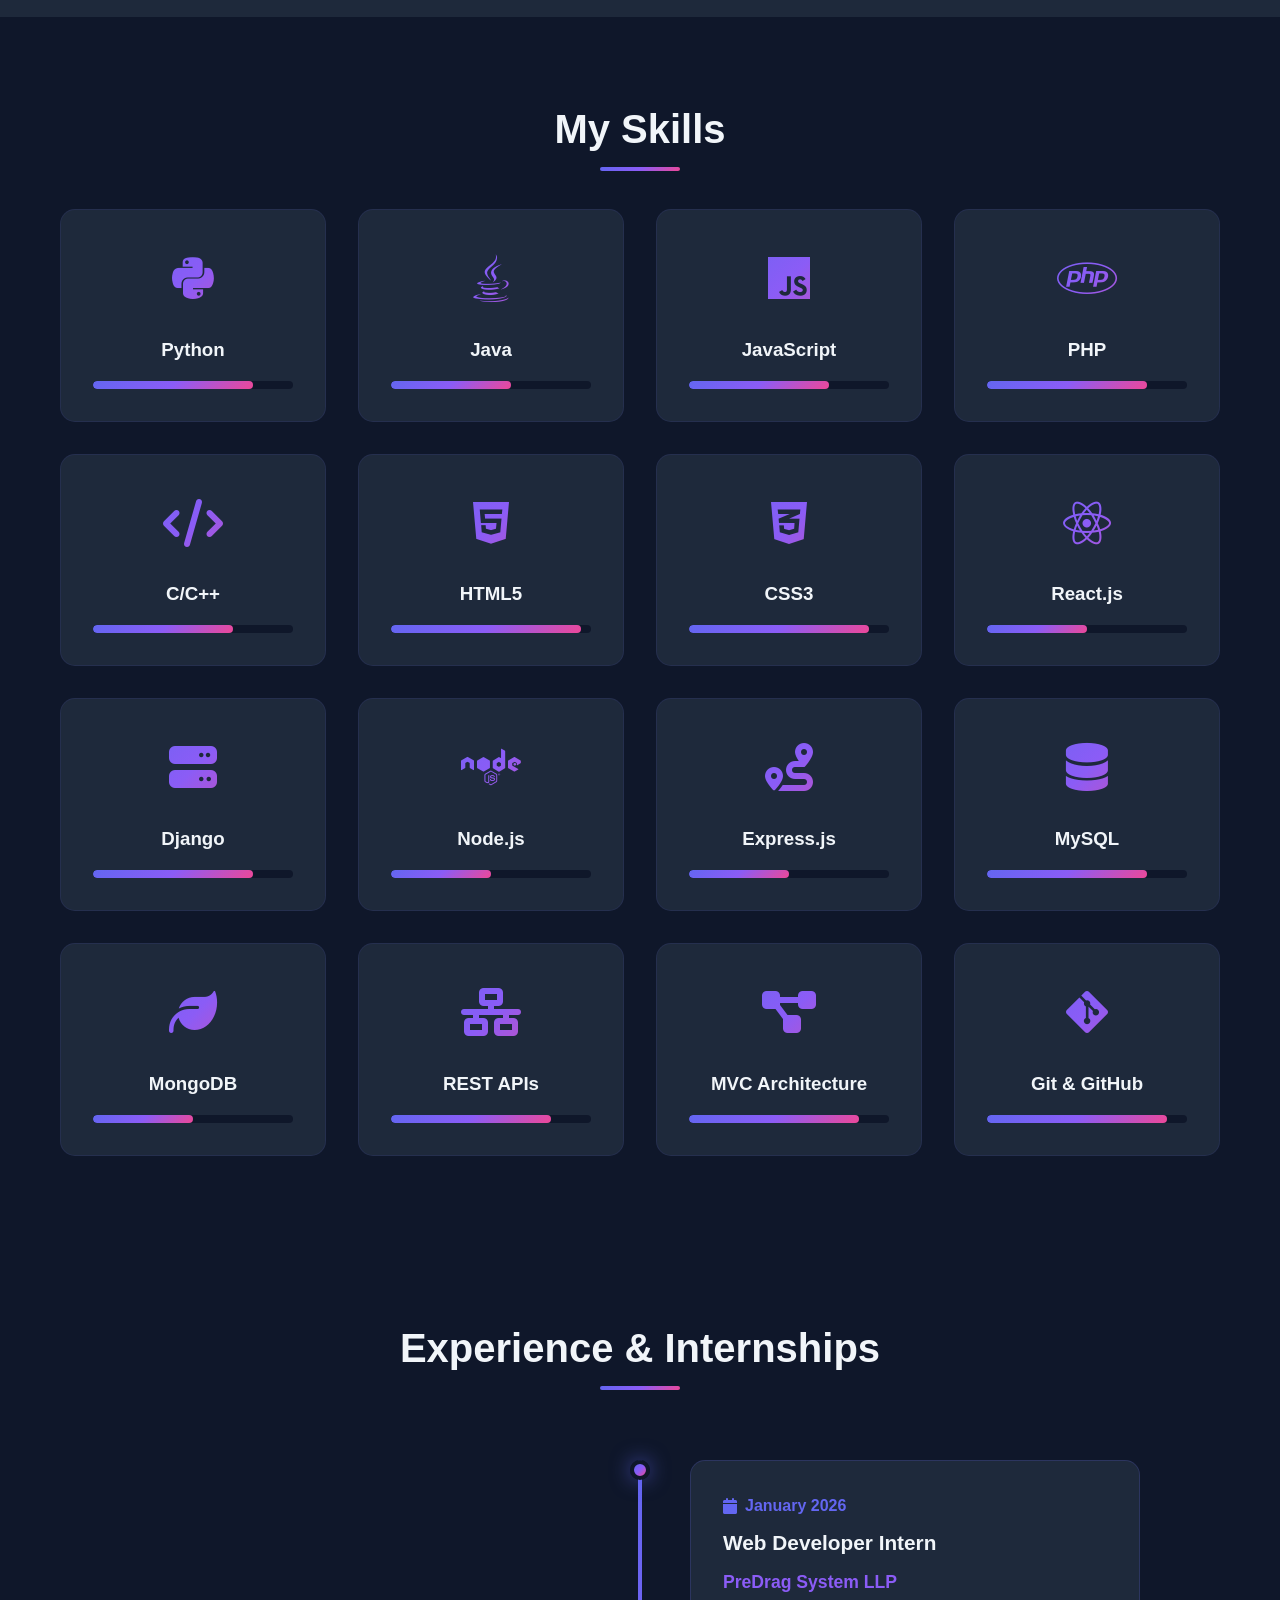
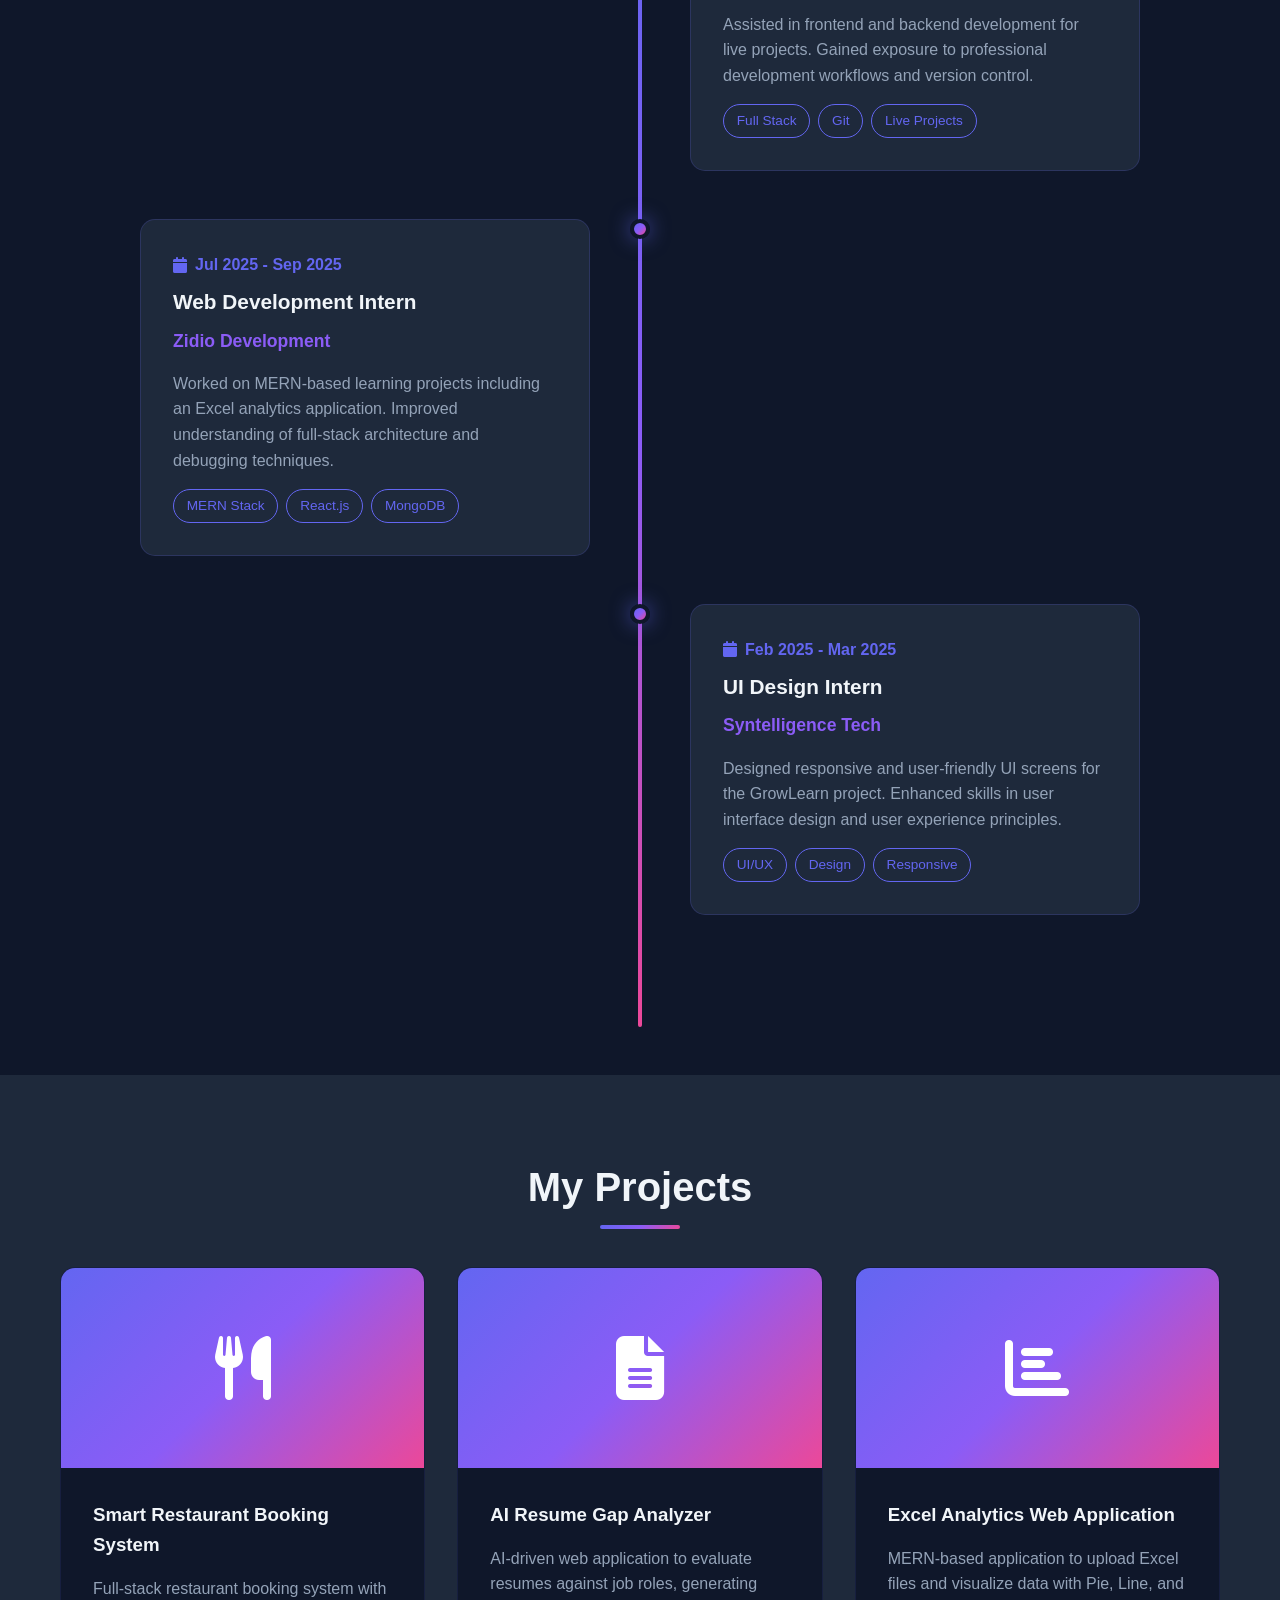
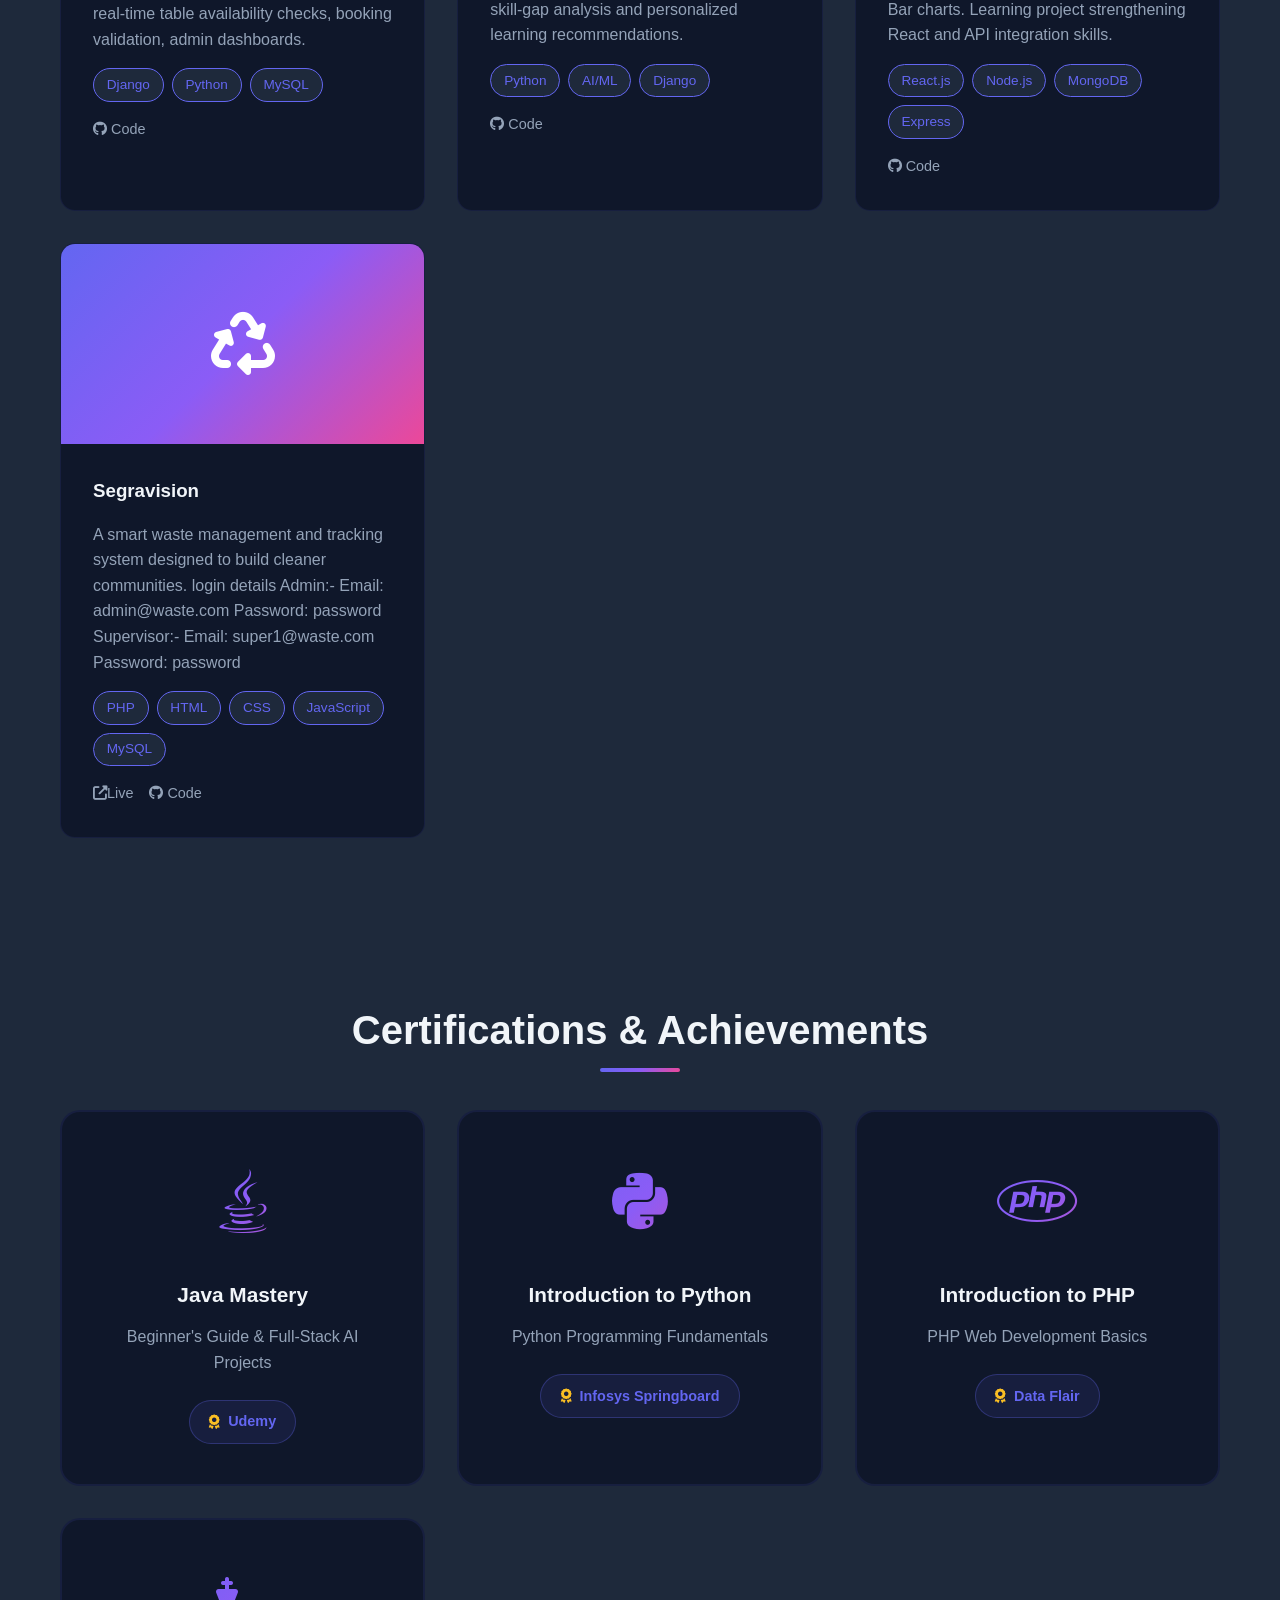
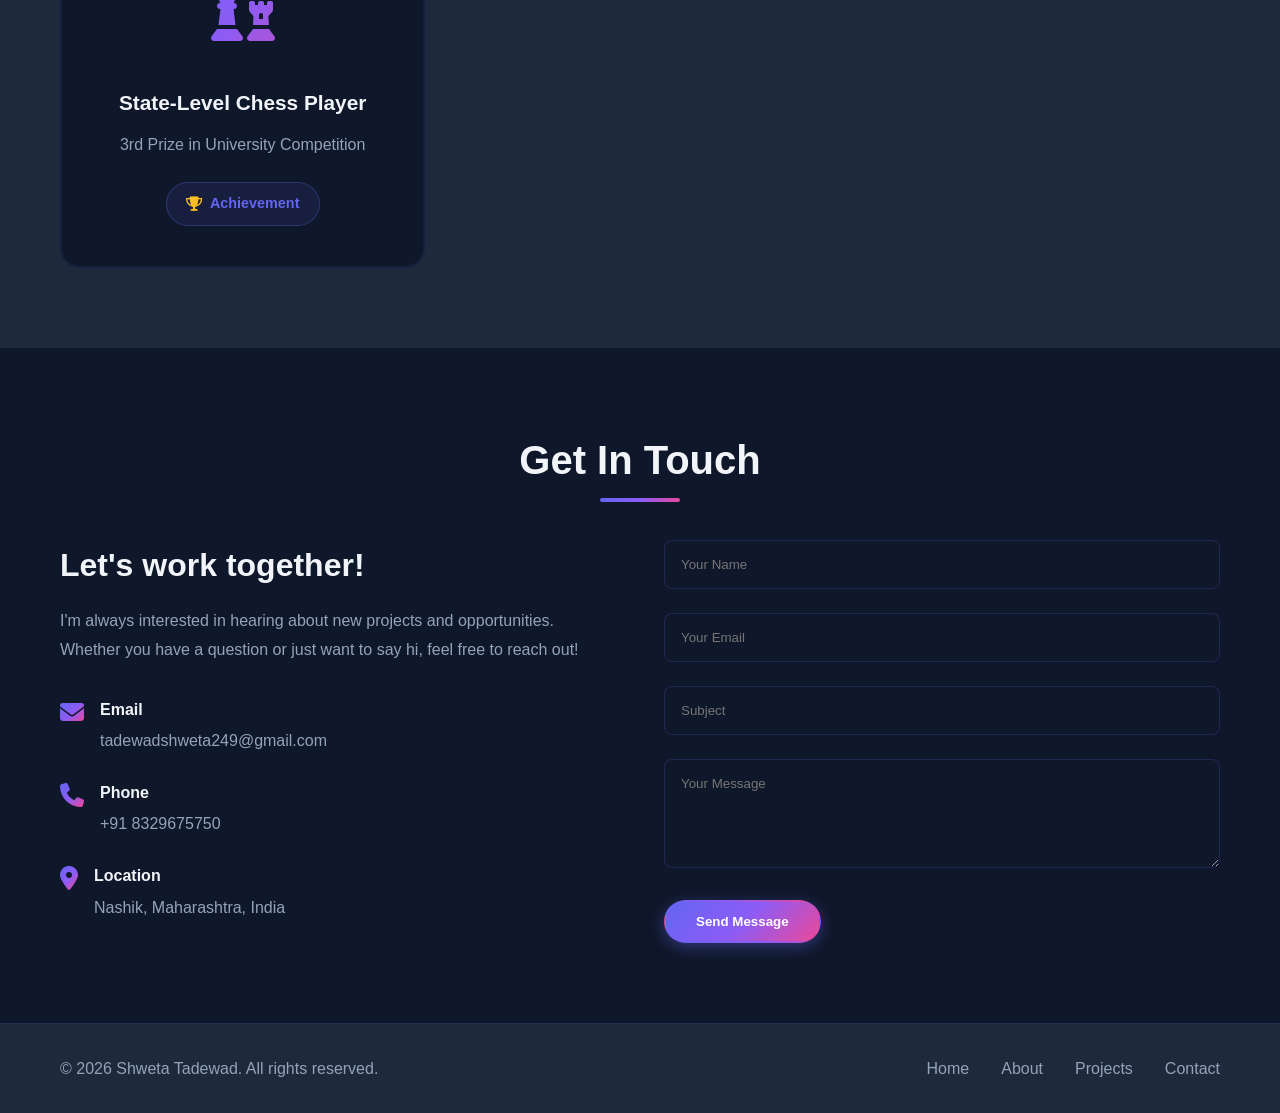
==== commit 9795855a: "Revise project description and login information Updated project description and added supervisor lo" ====
--- a/index.html
+++ b/index.html
@@ -388,8 +388,8 @@
                     </div>
                     <div class="project-content">
                         <h3>Segravision</h3>
-                        <p>A smart waste management and tracking system designed for efficient collection, smart scheduling, and real-time monitoring to build cleaner communities.login details Admin:
-- Email: admin@waste.com Password: password 
+                        <p>A smart waste management and tracking system designed to build cleaner communities.
+                        login details Admin:- Email: admin@waste.com Password: password 
 Supervisor:- Email: super1@waste.com Password: password</p>
                         <div class="project-tags">
                             <span class="tag">PHP</span>
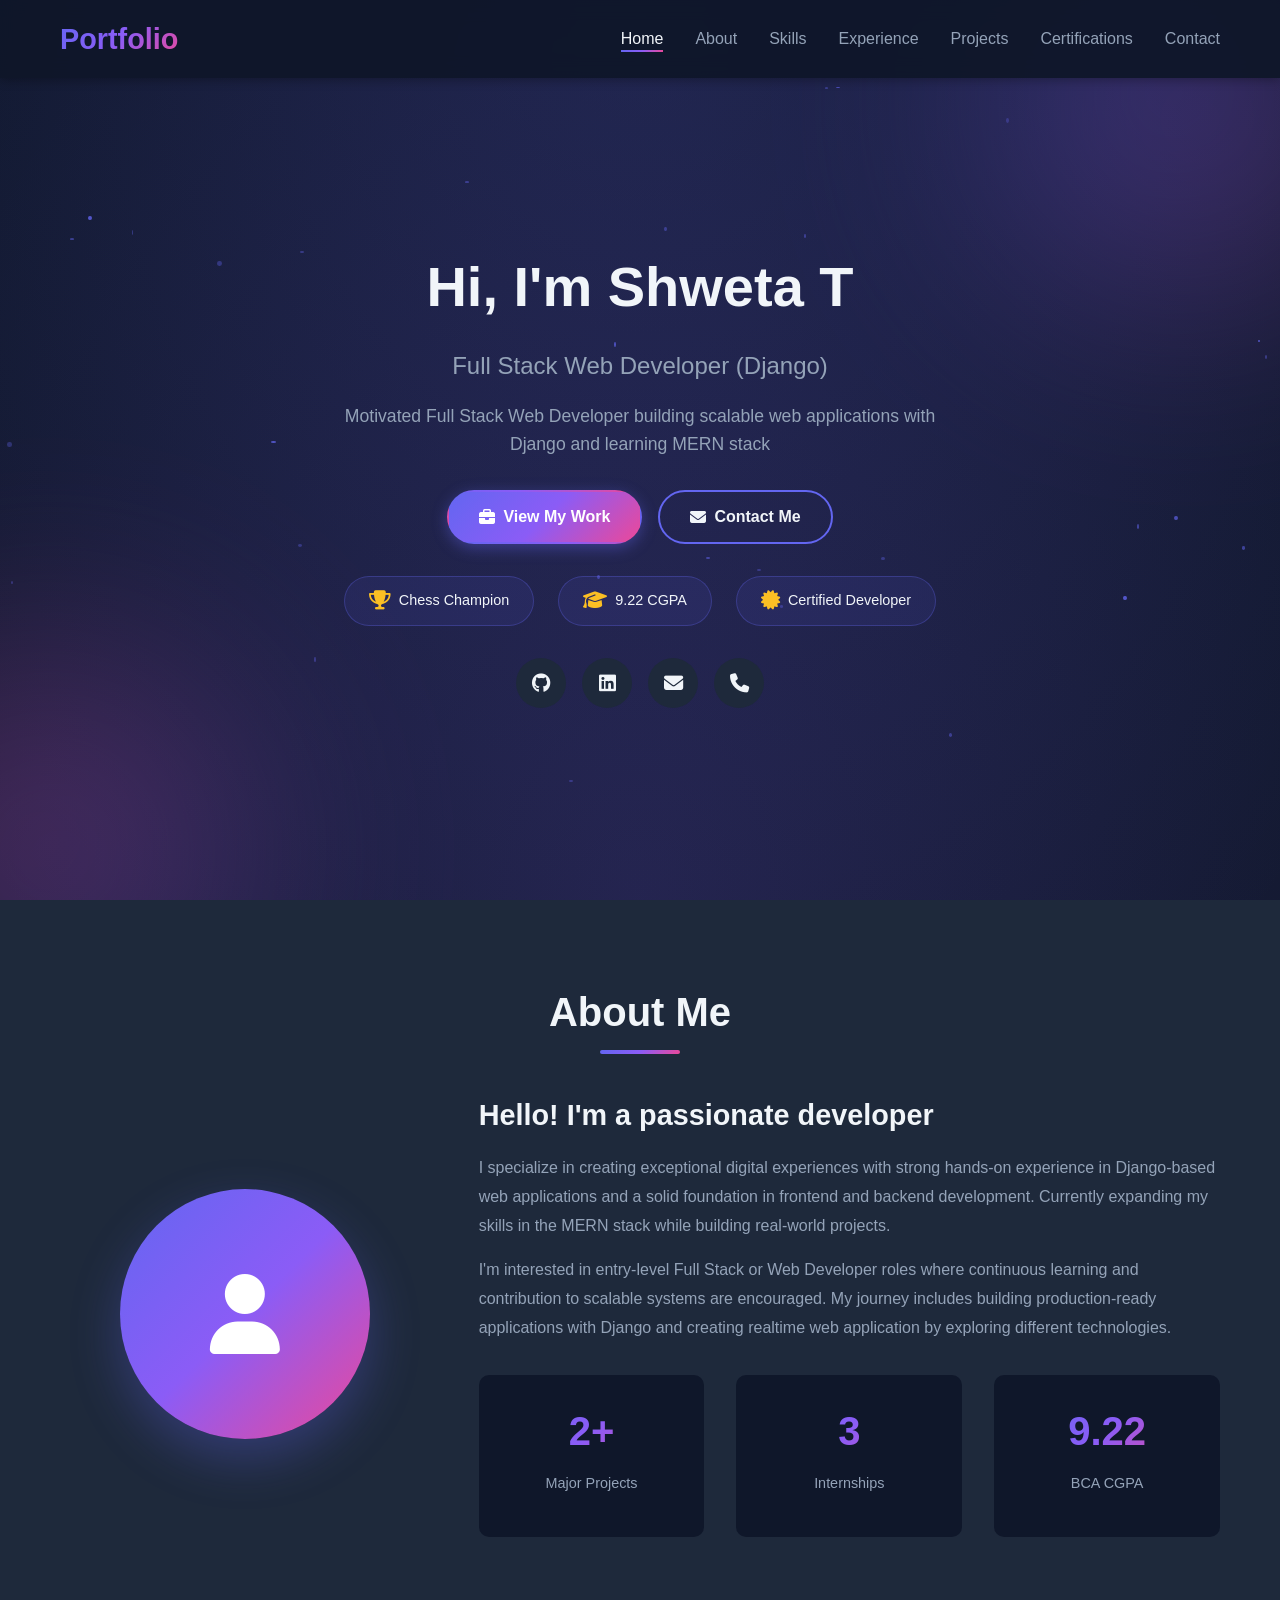
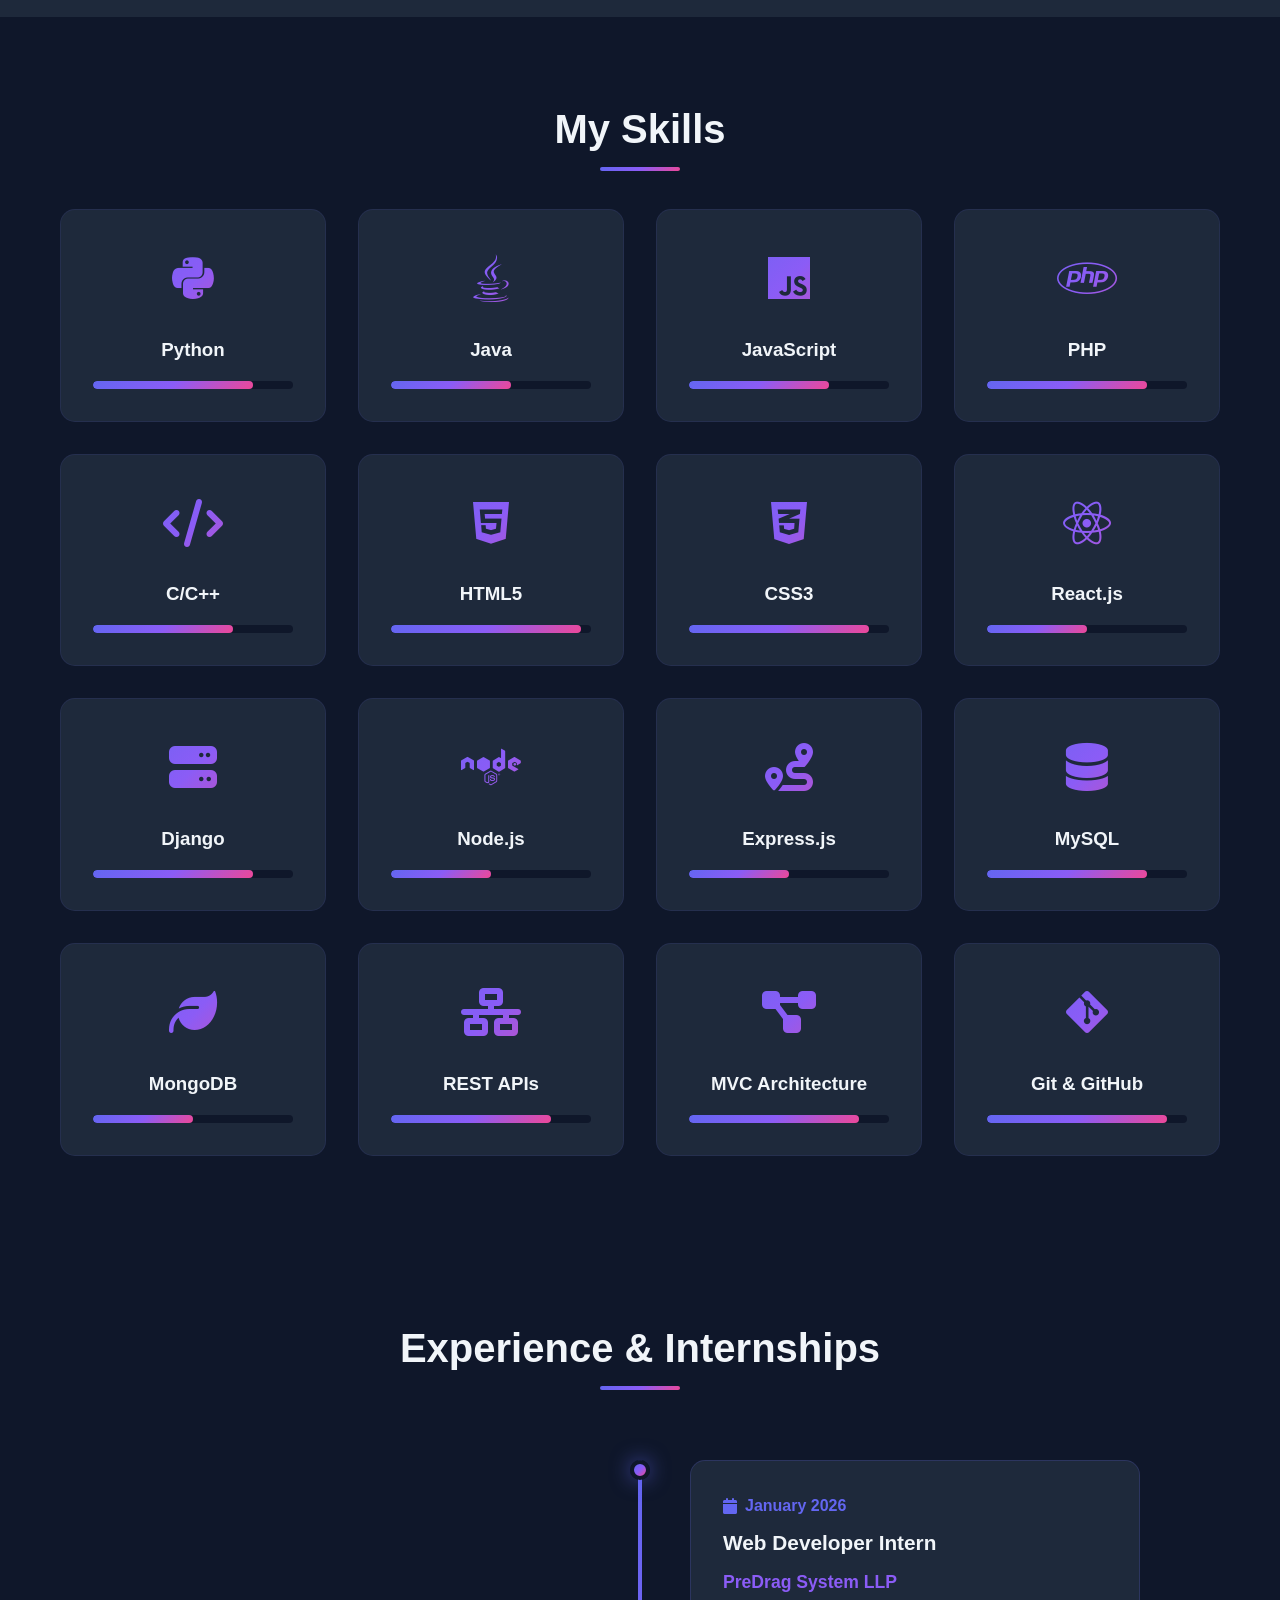
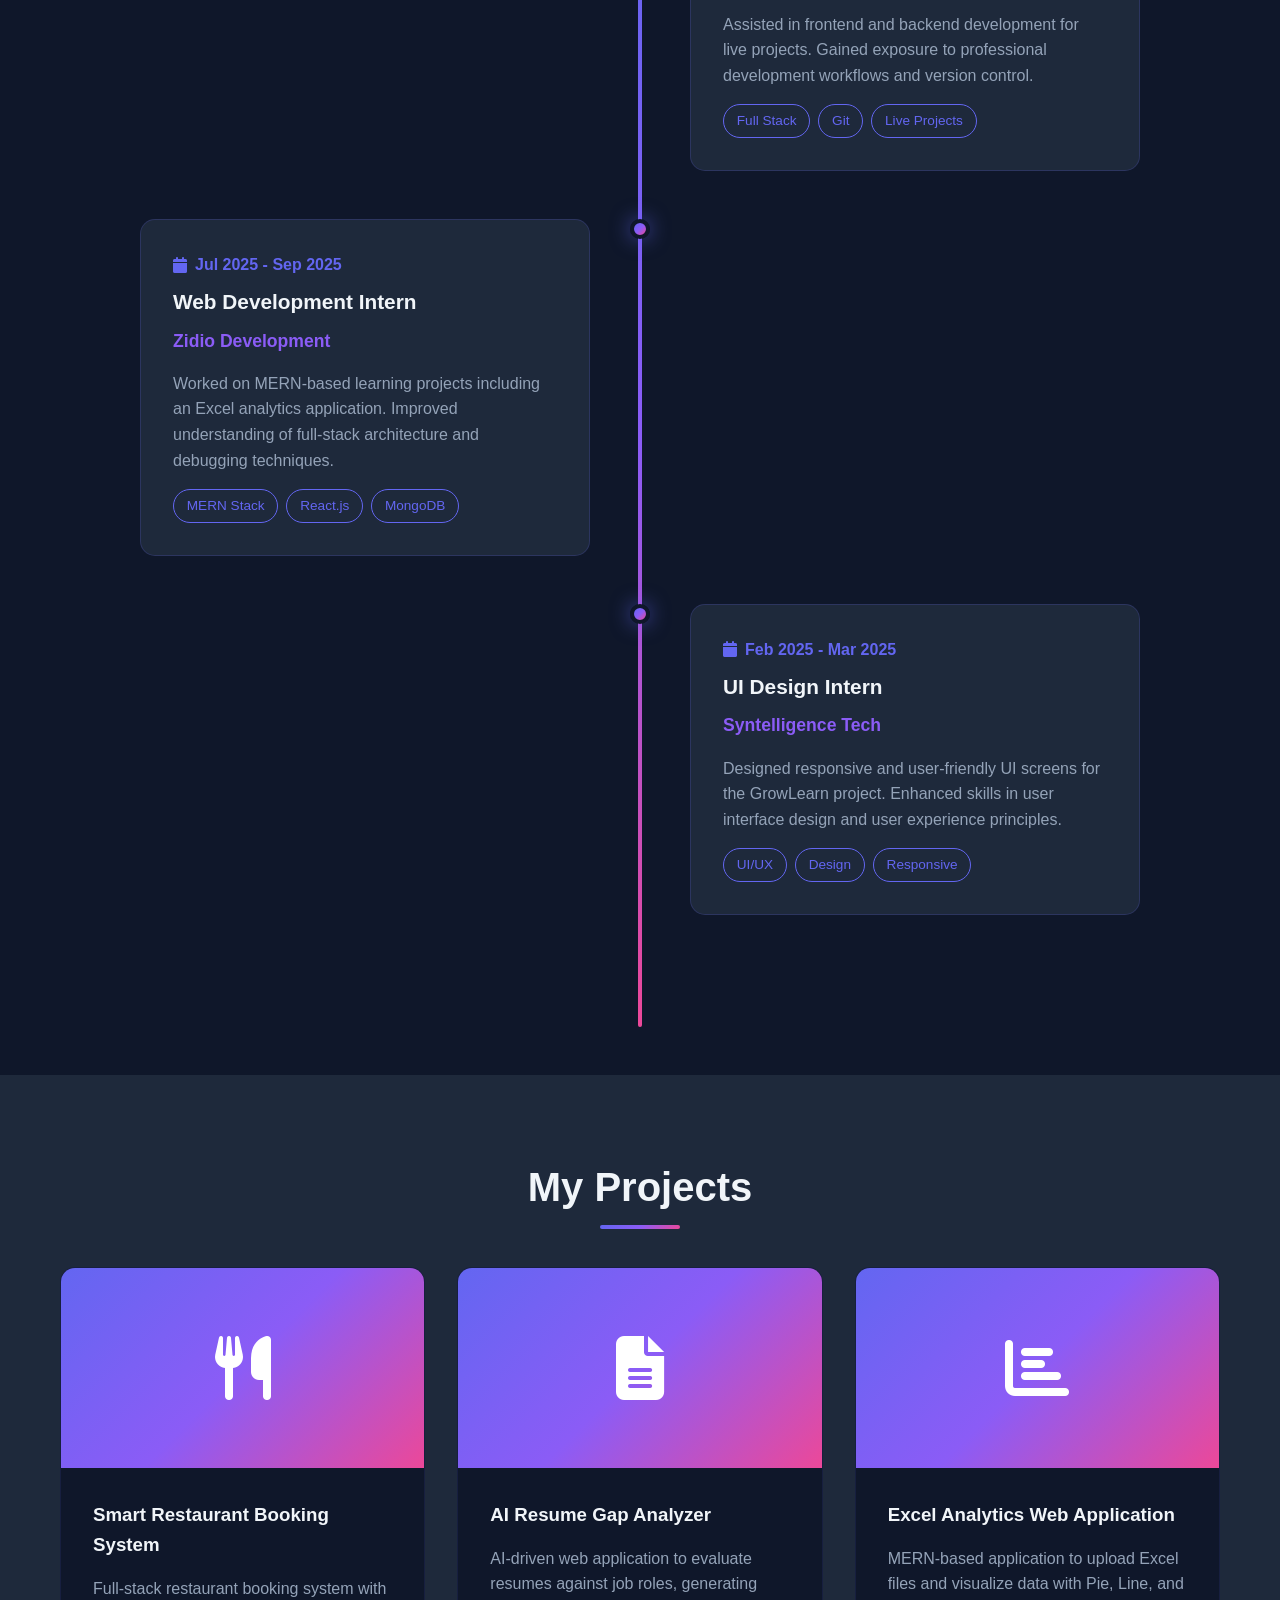
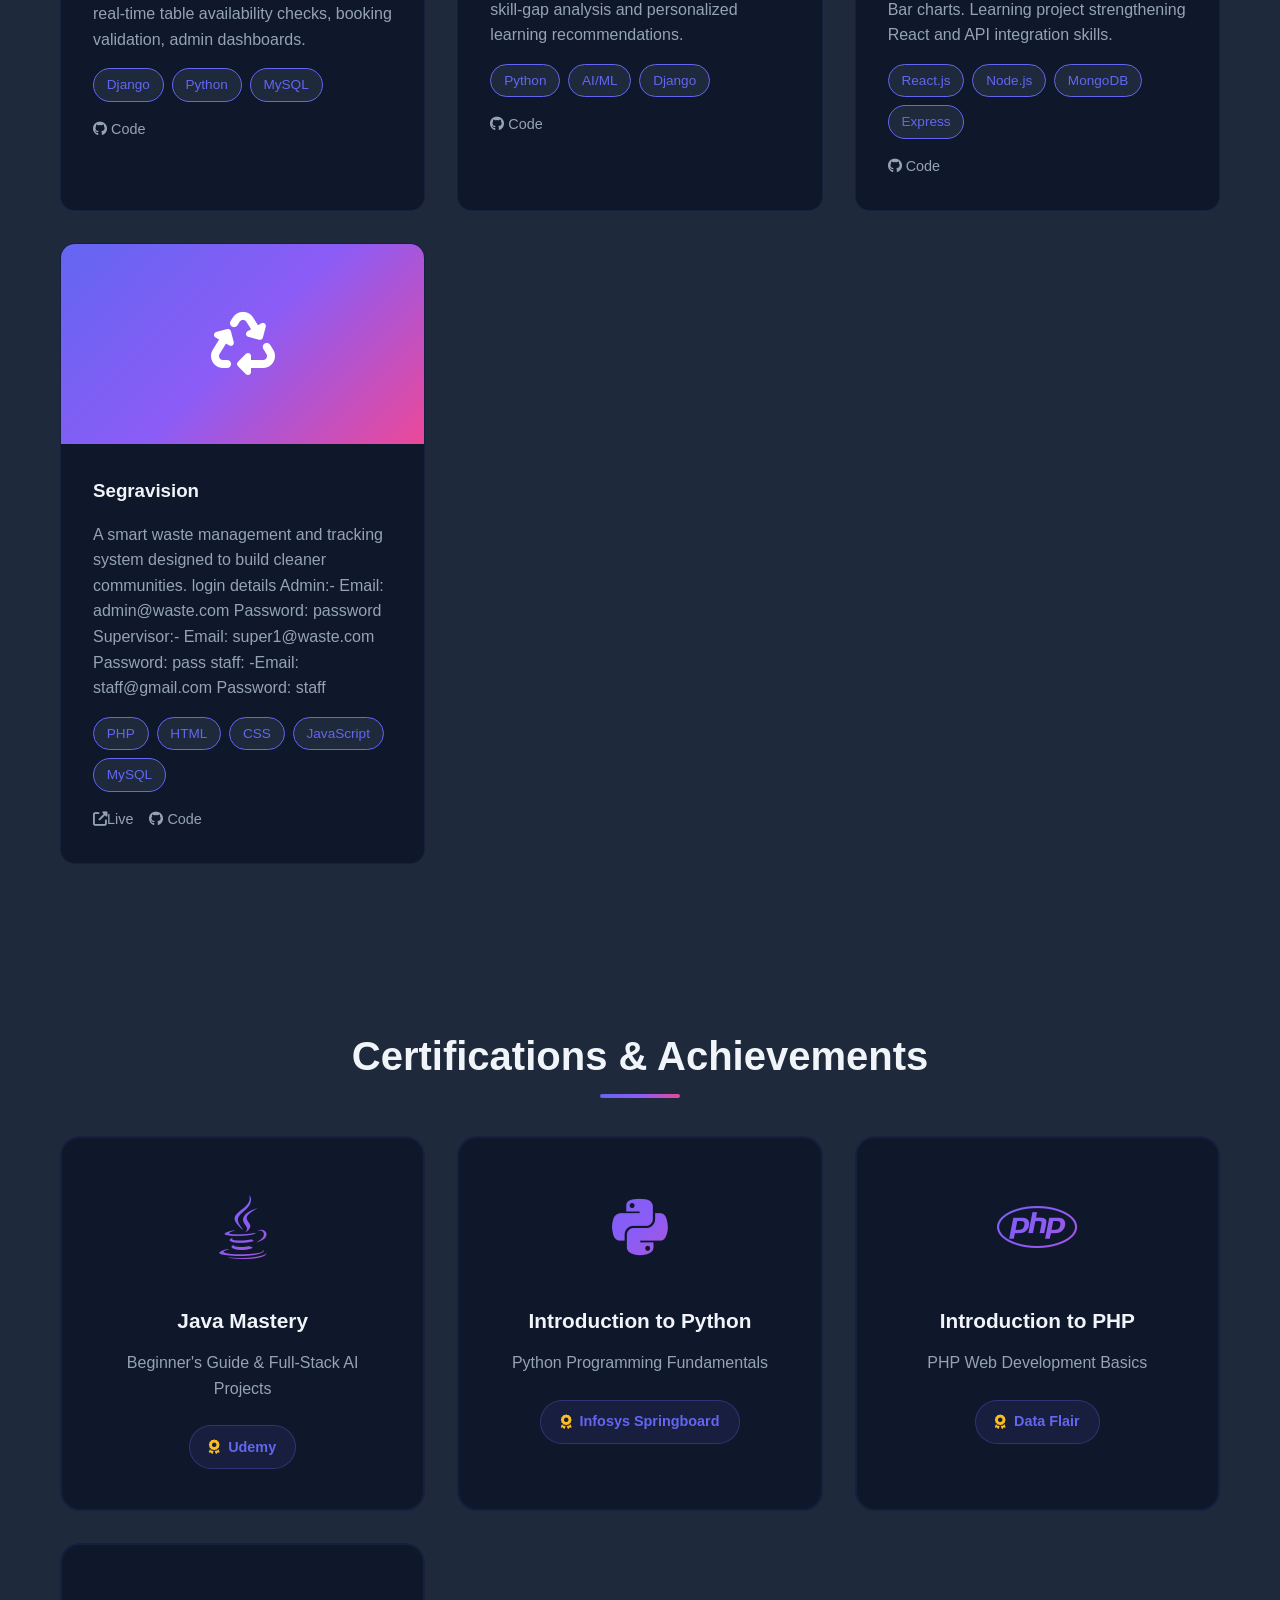
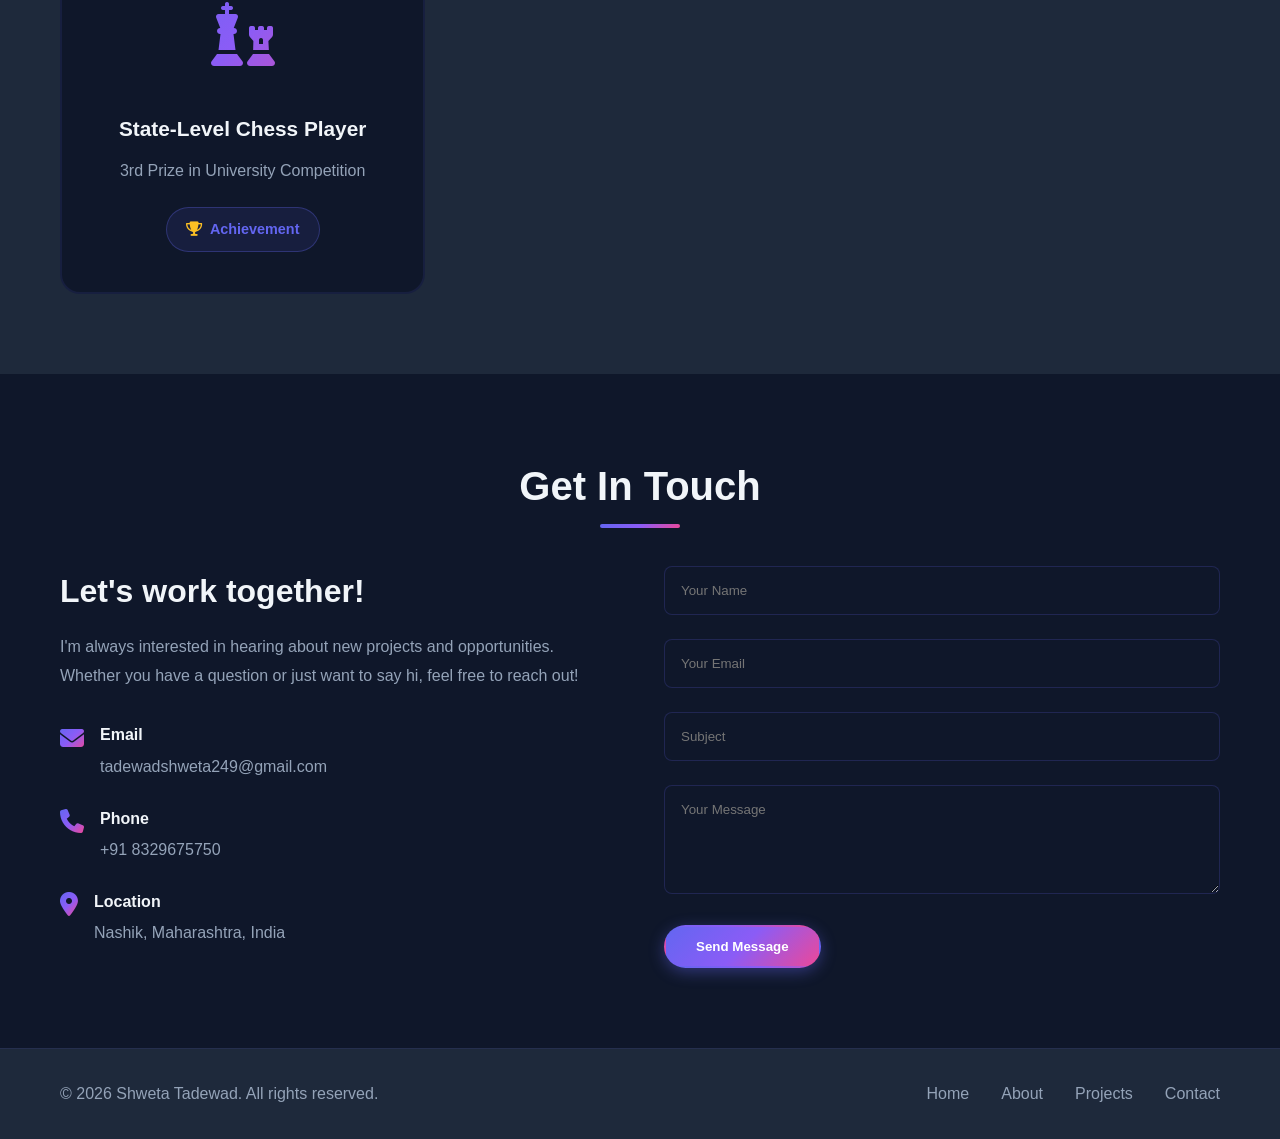
==== commit 6fedf8d5: "Modify login details in project description Updated login details for Supervisor and added staff cre" ====
--- a/index.html
+++ b/index.html
@@ -390,7 +390,8 @@
                         <h3>Segravision</h3>
                         <p>A smart waste management and tracking system designed to build cleaner communities.
                         login details Admin:- Email: admin@waste.com Password: password 
-Supervisor:- Email: super1@waste.com Password: password</p>
+Supervisor:- Email: super1@waste.com Password: pass 
+                        staff: -Email: staff@gmail.com Password: staff </p>
                         <div class="project-tags">
                             <span class="tag">PHP</span>
                             <span class="tag">HTML</span>
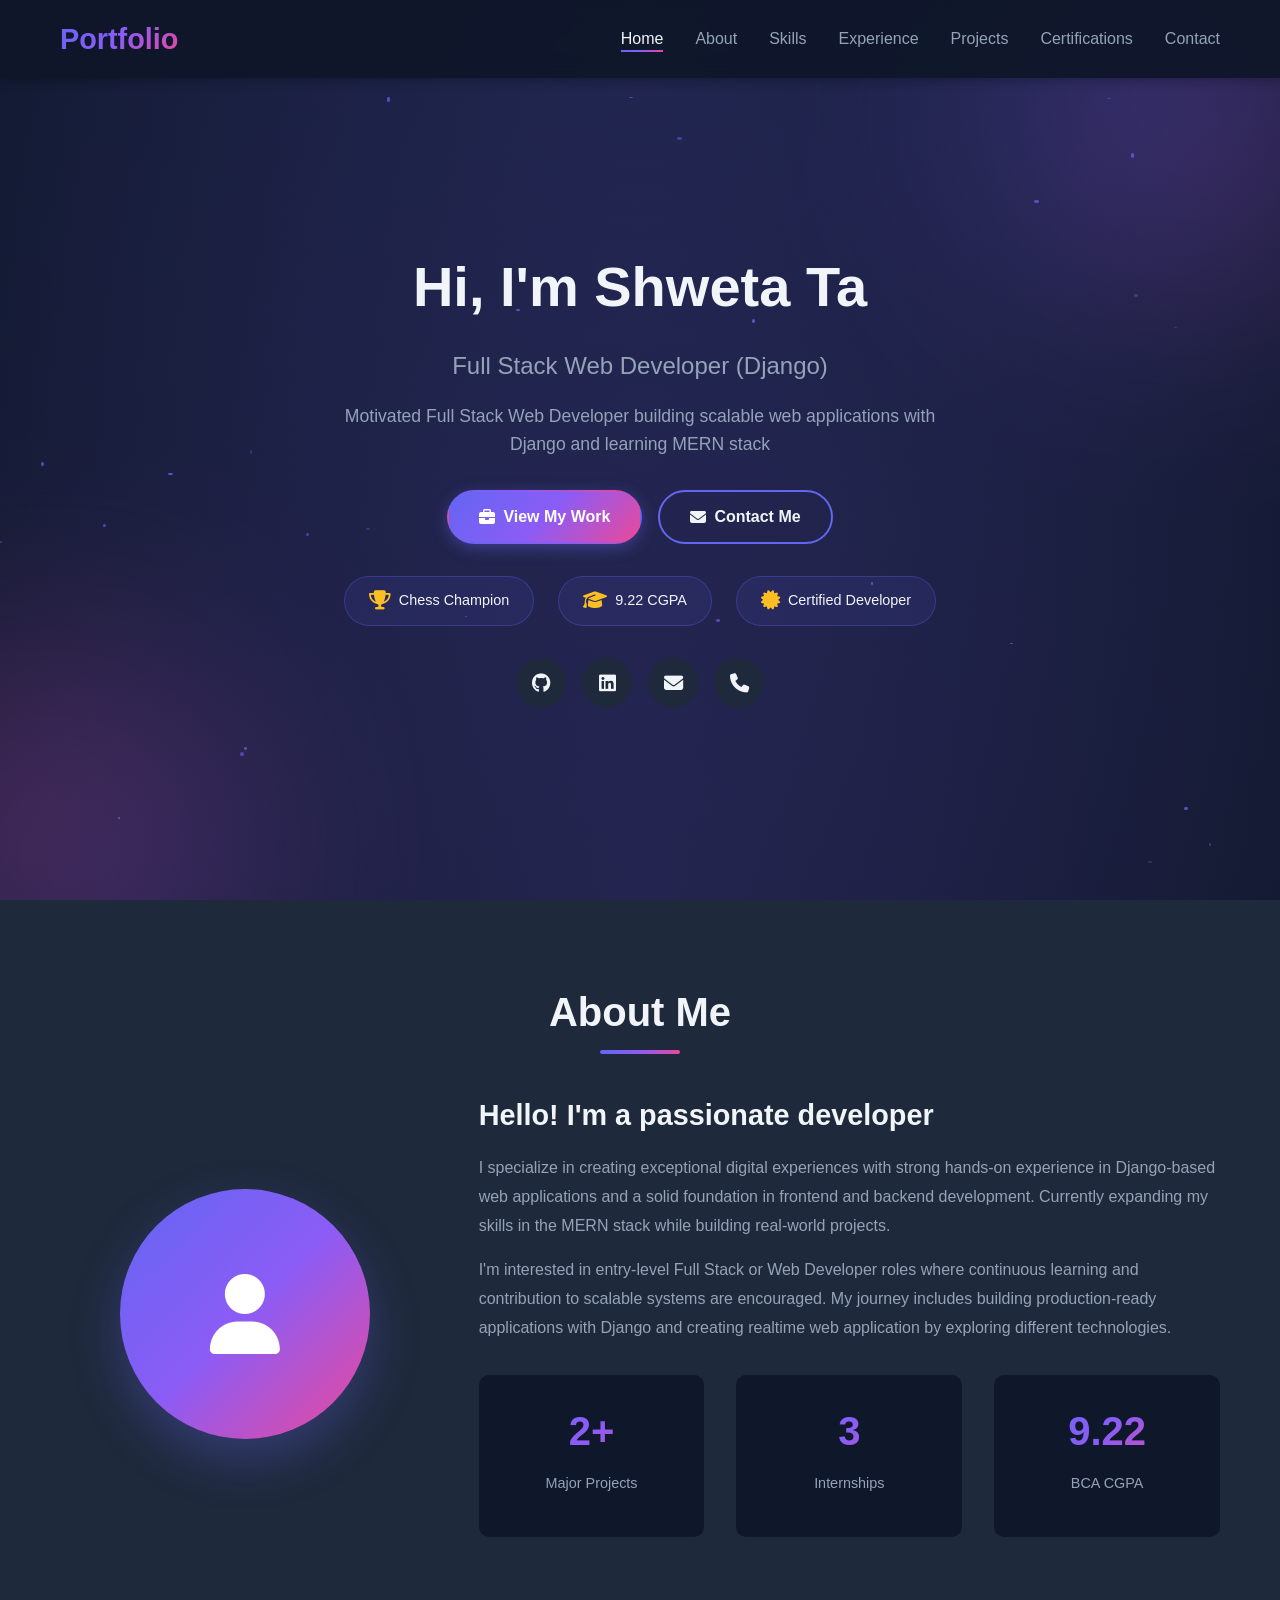
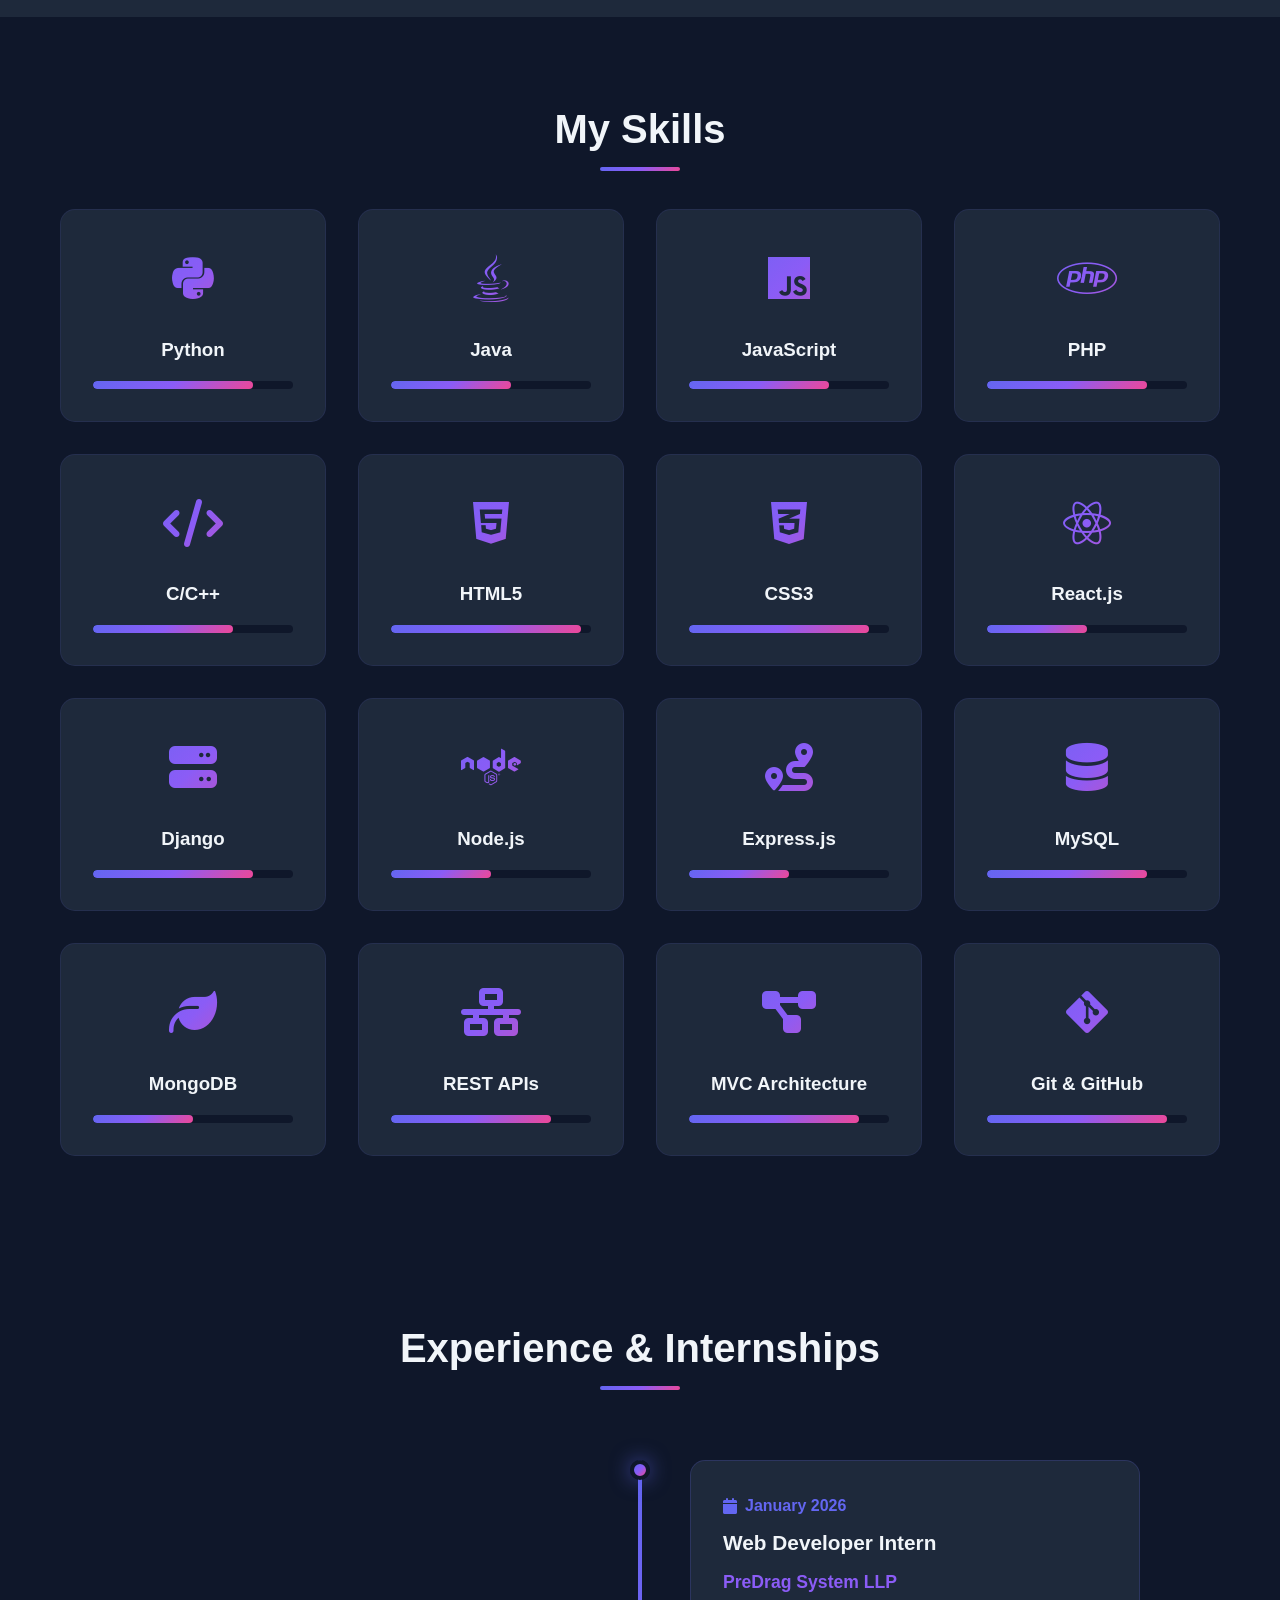
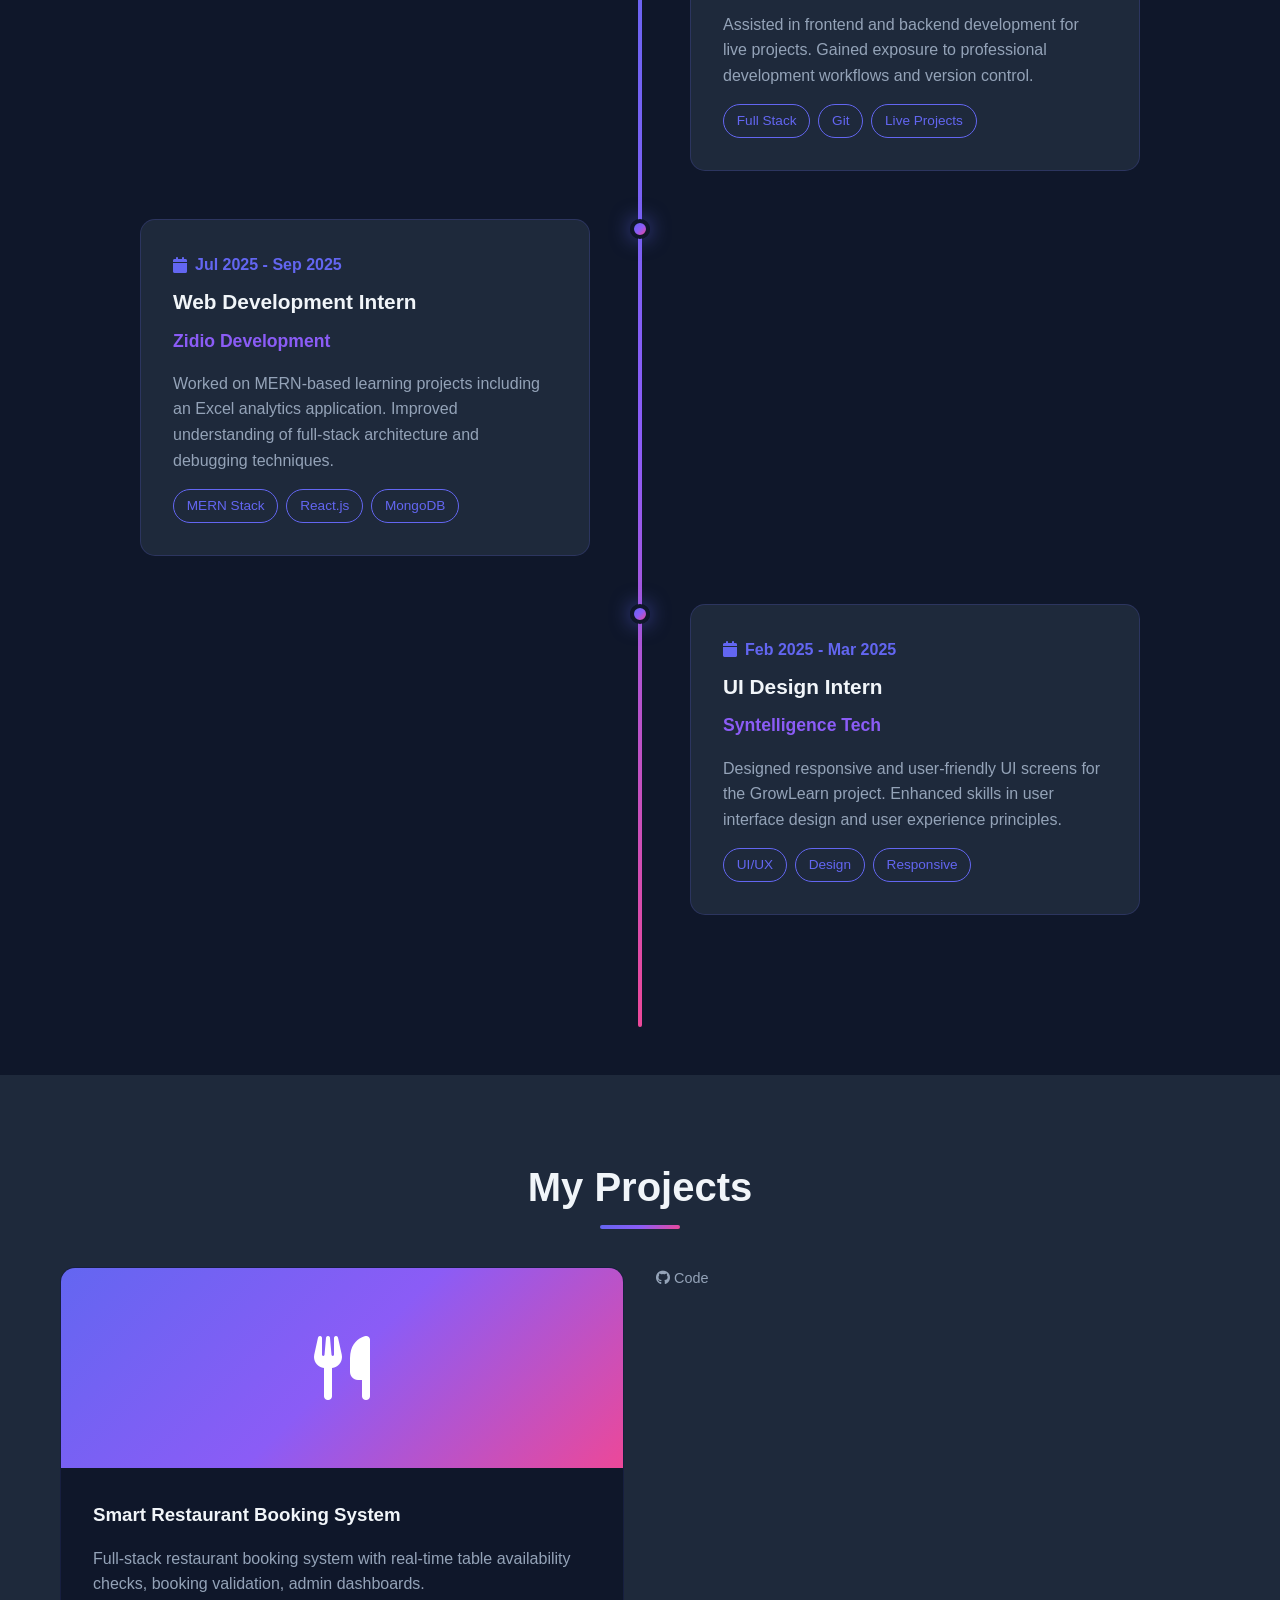
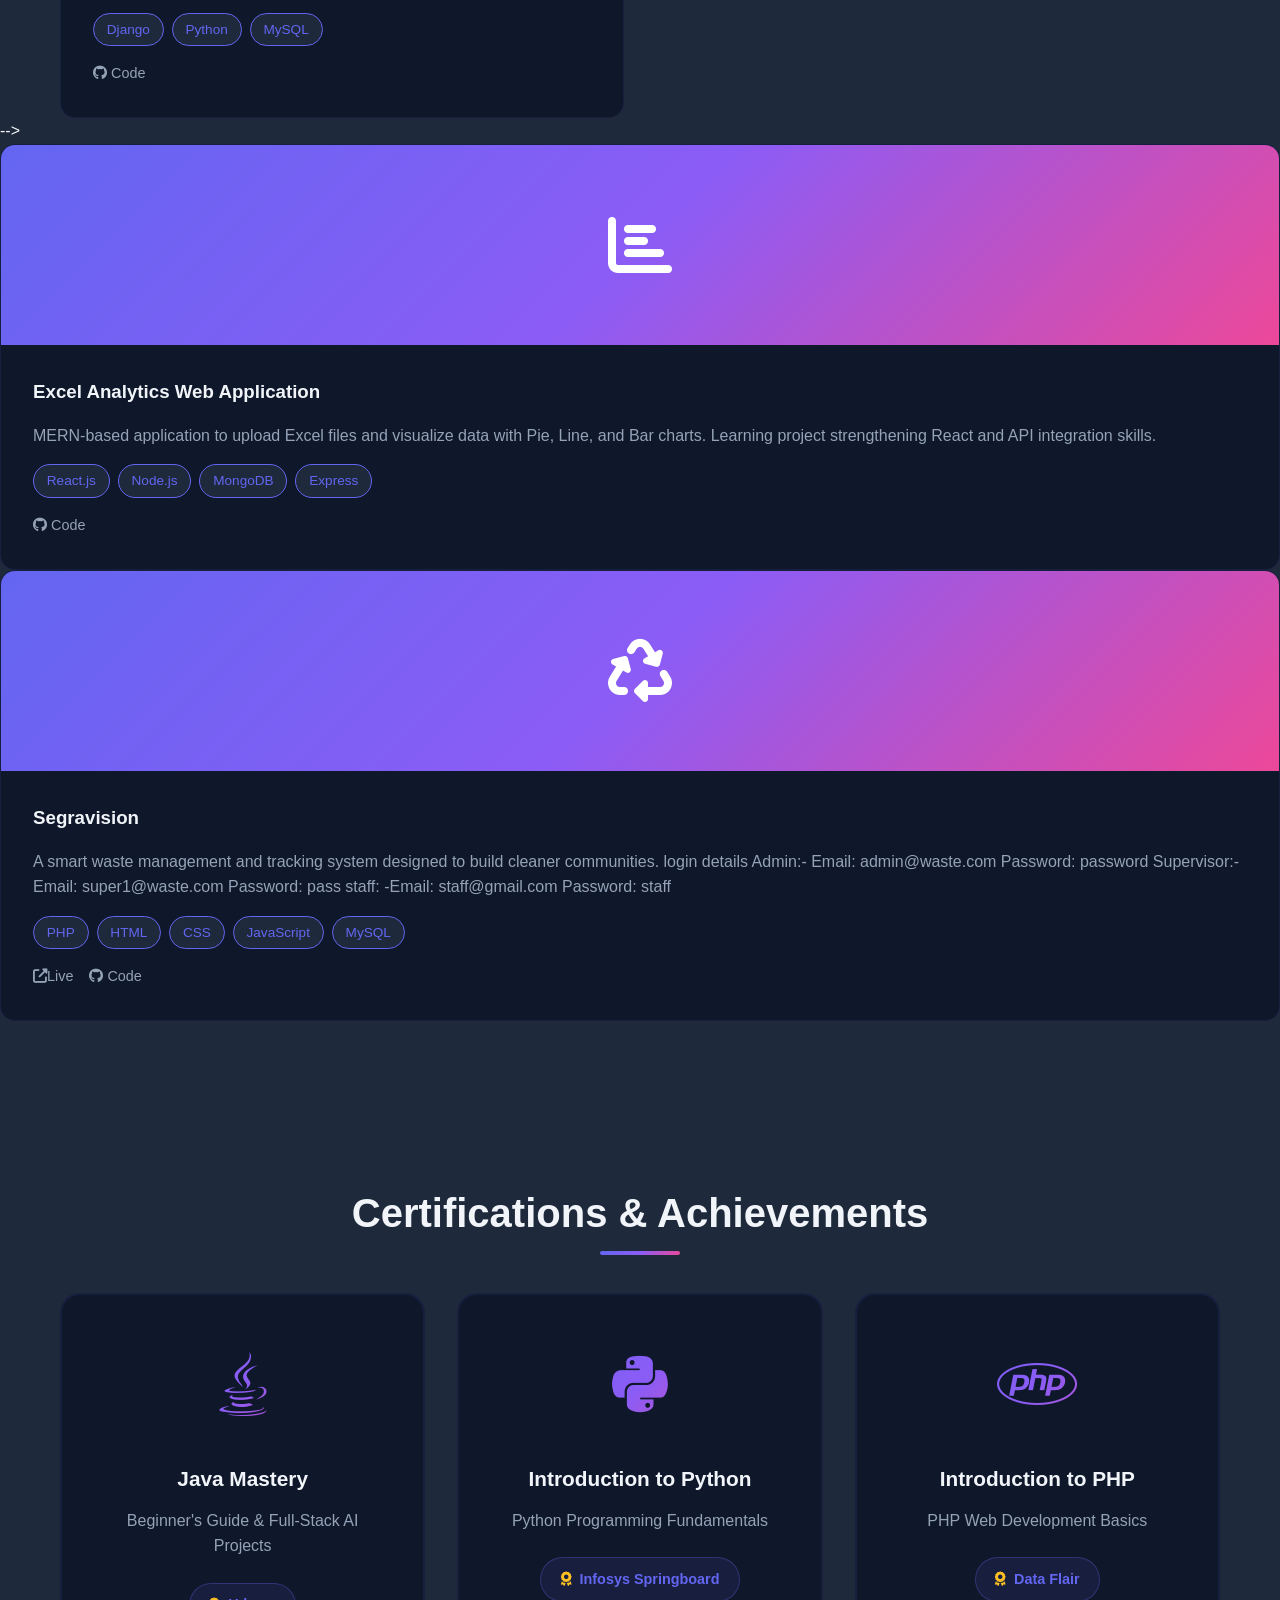
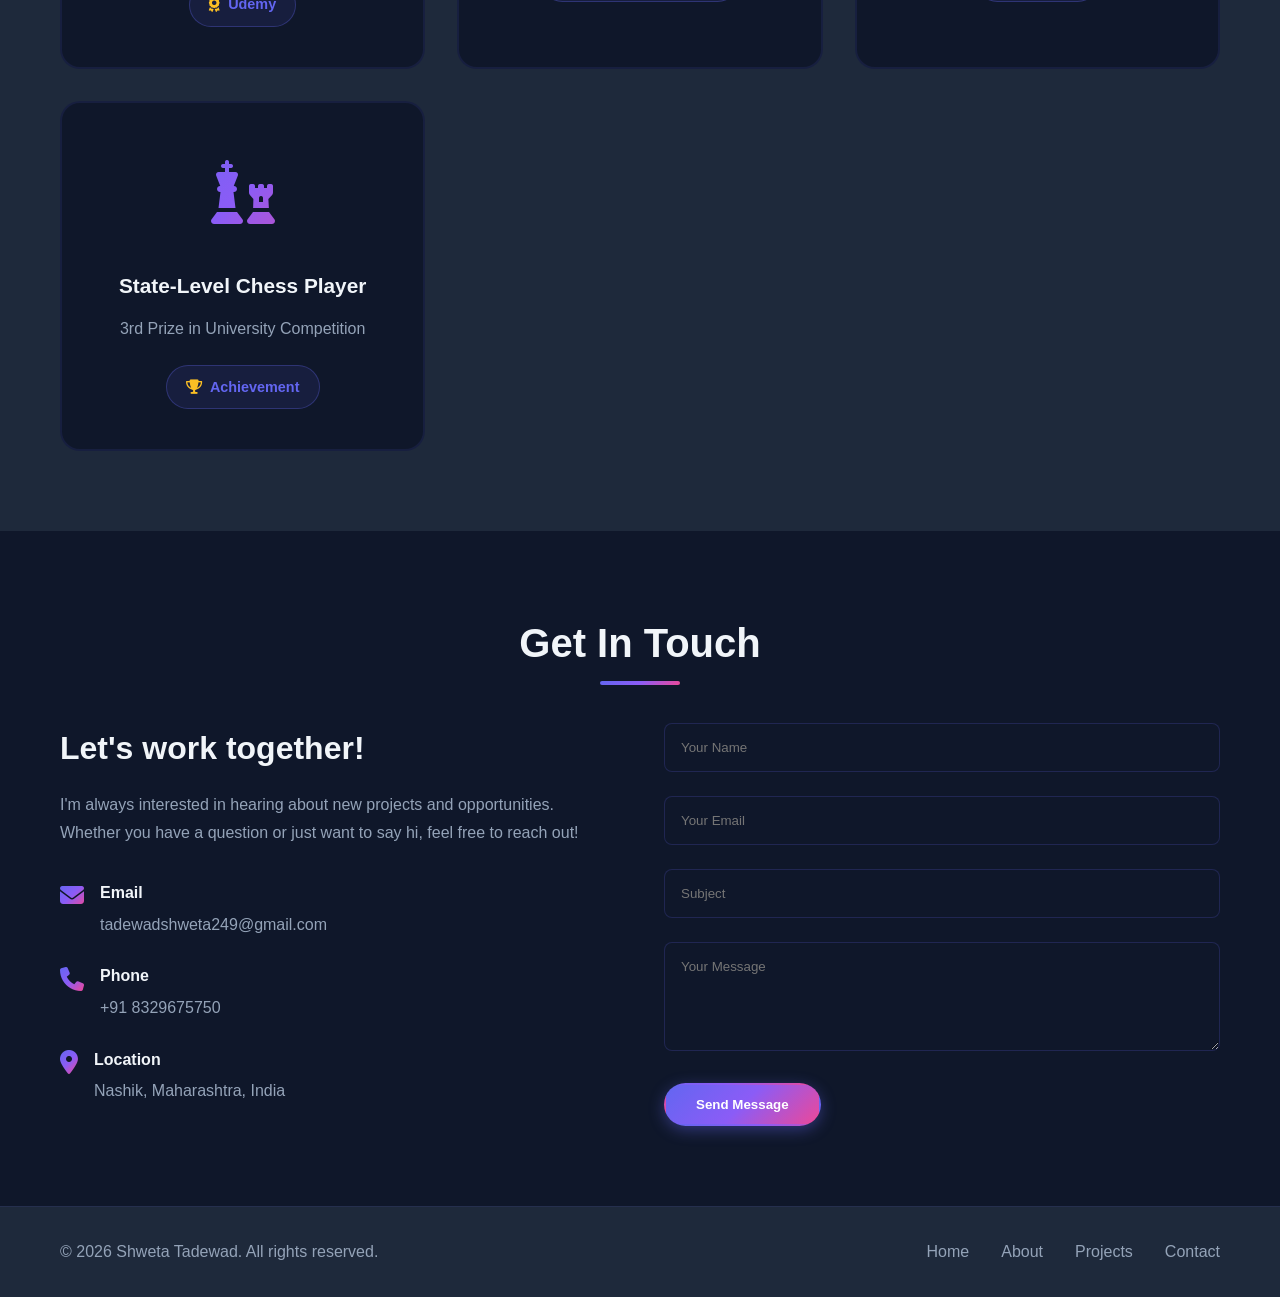
==== commit 24320e30: "Update GitHub links in index.html" ====
--- a/index.html
+++ b/index.html
@@ -341,11 +341,11 @@
                         </div>
                         <div class="project-links">
                             <!-- <a href="#" class="project-link"><i class="fas fa-external-link-alt"></i> Live Demo</a> -->
-                            <a href="https://github.com/Shweta5924" class="project-link"><i class="fab fa-github"></i> Code</a>
-                        </div>
-                    </div>
-                </div>
-                <div class="project-card">
+                            <a href=https://github.com/Shweta5924/my-portfolio" class="project-link"><i class="fab fa-github"></i> Code</a>
+                        </div>
+                    </div>
+                </div>
+                <!-- <div class="project-card">
                     <div class="project-image">
                         <i class="fas fa-file-alt"></i>
                     </div>
@@ -362,7 +362,7 @@
                             <a href="https://github.com/Shweta5924" class="project-link"><i class="fab fa-github"></i> Code</a>
                         </div>
                     </div>
-                </div>
+                </div> -->
                 <div class="project-card">
                     <div class="project-image">
                         <i class="fas fa-chart-bar"></i>
@@ -378,7 +378,7 @@
                         </div>
                         <div class="project-links">
                             <!-- <a href="#" class="project-link"><i class="fas fa-external-link-alt"></i> Live Demo</a> -->
-                            <a href="https://github.com/Shweta5924" class="project-link"><i class="fab fa-github"></i> Code</a>
+                            <a href="https://github.com/Shweta5924/excel-analytical-platform" class="project-link"><i class="fab fa-github"></i> Code</a>
                         </div>
                     </div>
                 </div>
@@ -401,7 +401,7 @@
                         </div>
                         <div class="project-links">
                             <a href="https://segravision.gt.tc" class="project-link" target="_blank"><i class="fas fa-external-link-alt"></i>Live</a>
-                            <a href="https://github.com/Shweta5924" class="project-link" target="_blank"><i class="fab fa-github"></i> Code</a>
+                            <a href="https://github.com/Shweta5924/waste-management-system" class="project-link" target="_blank"><i class="fab fa-github"></i> Code</a>
                         </div>
                     </div>
                 </div>
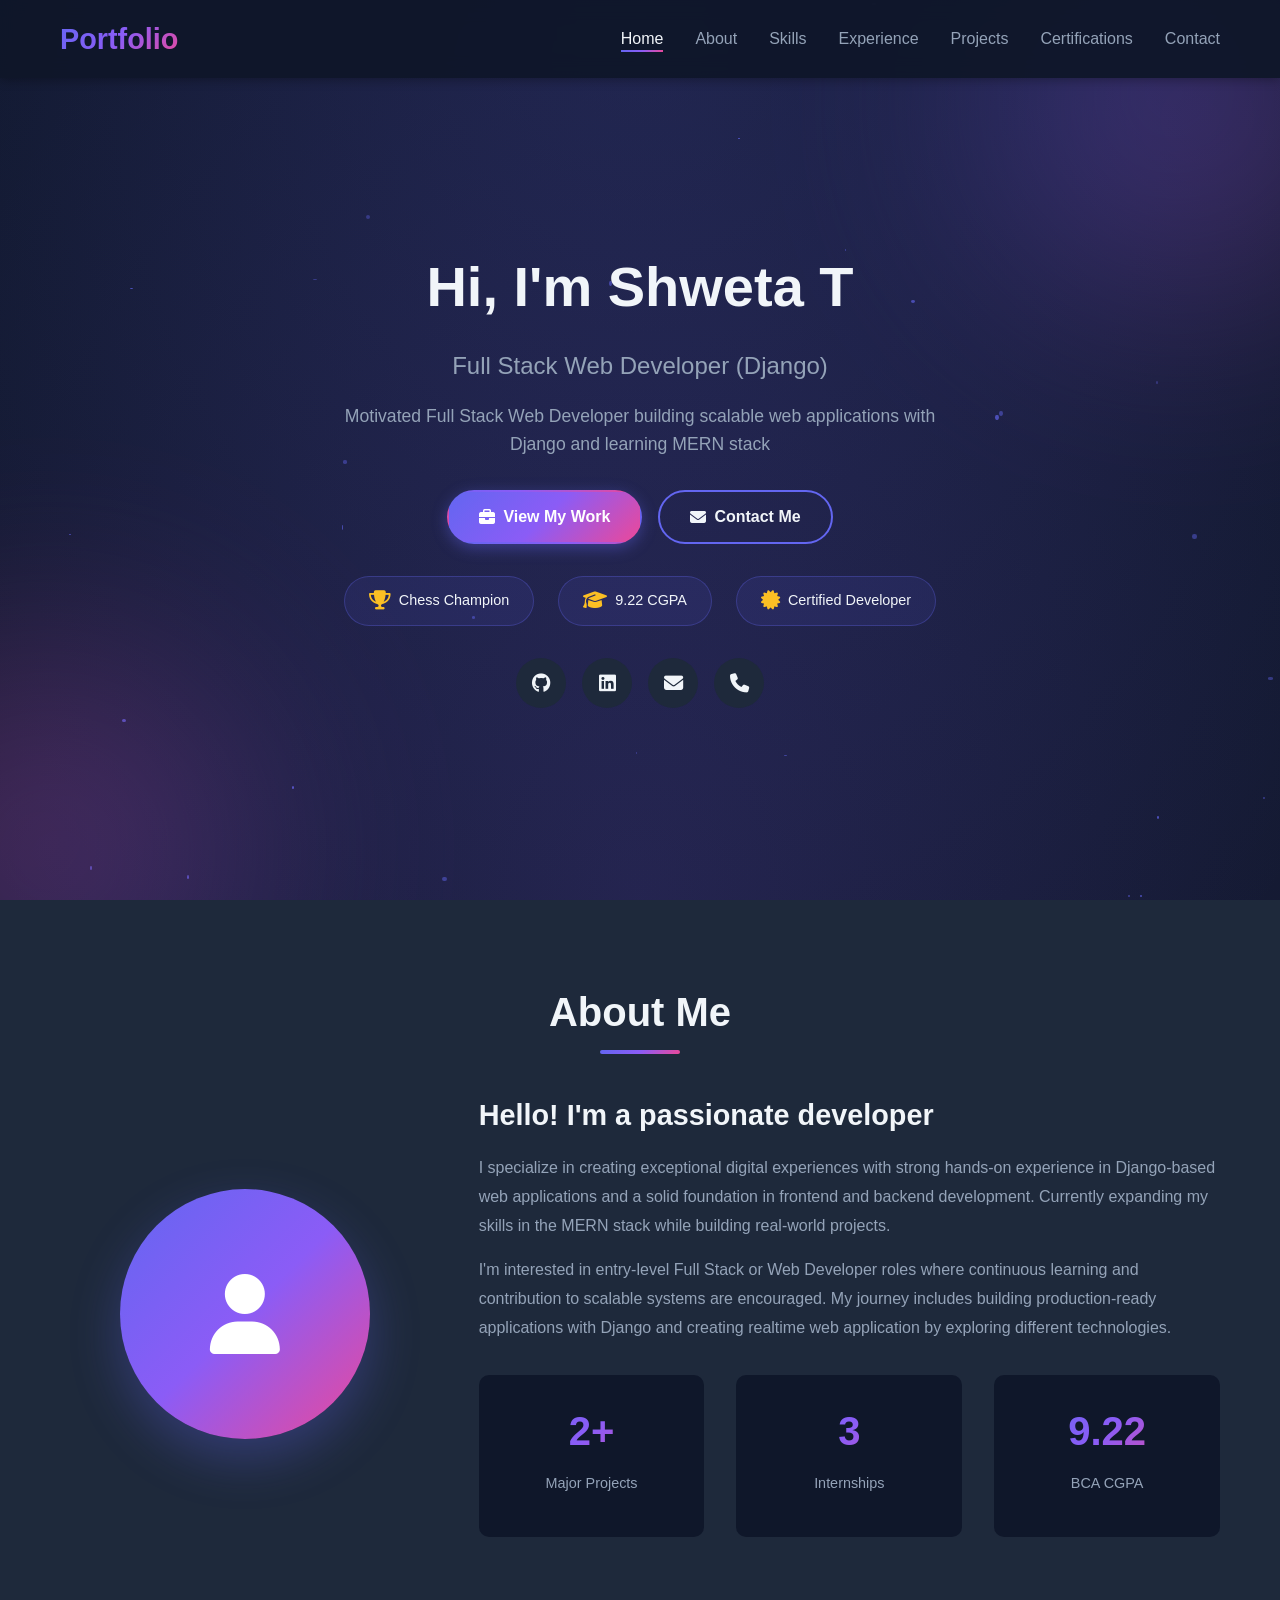
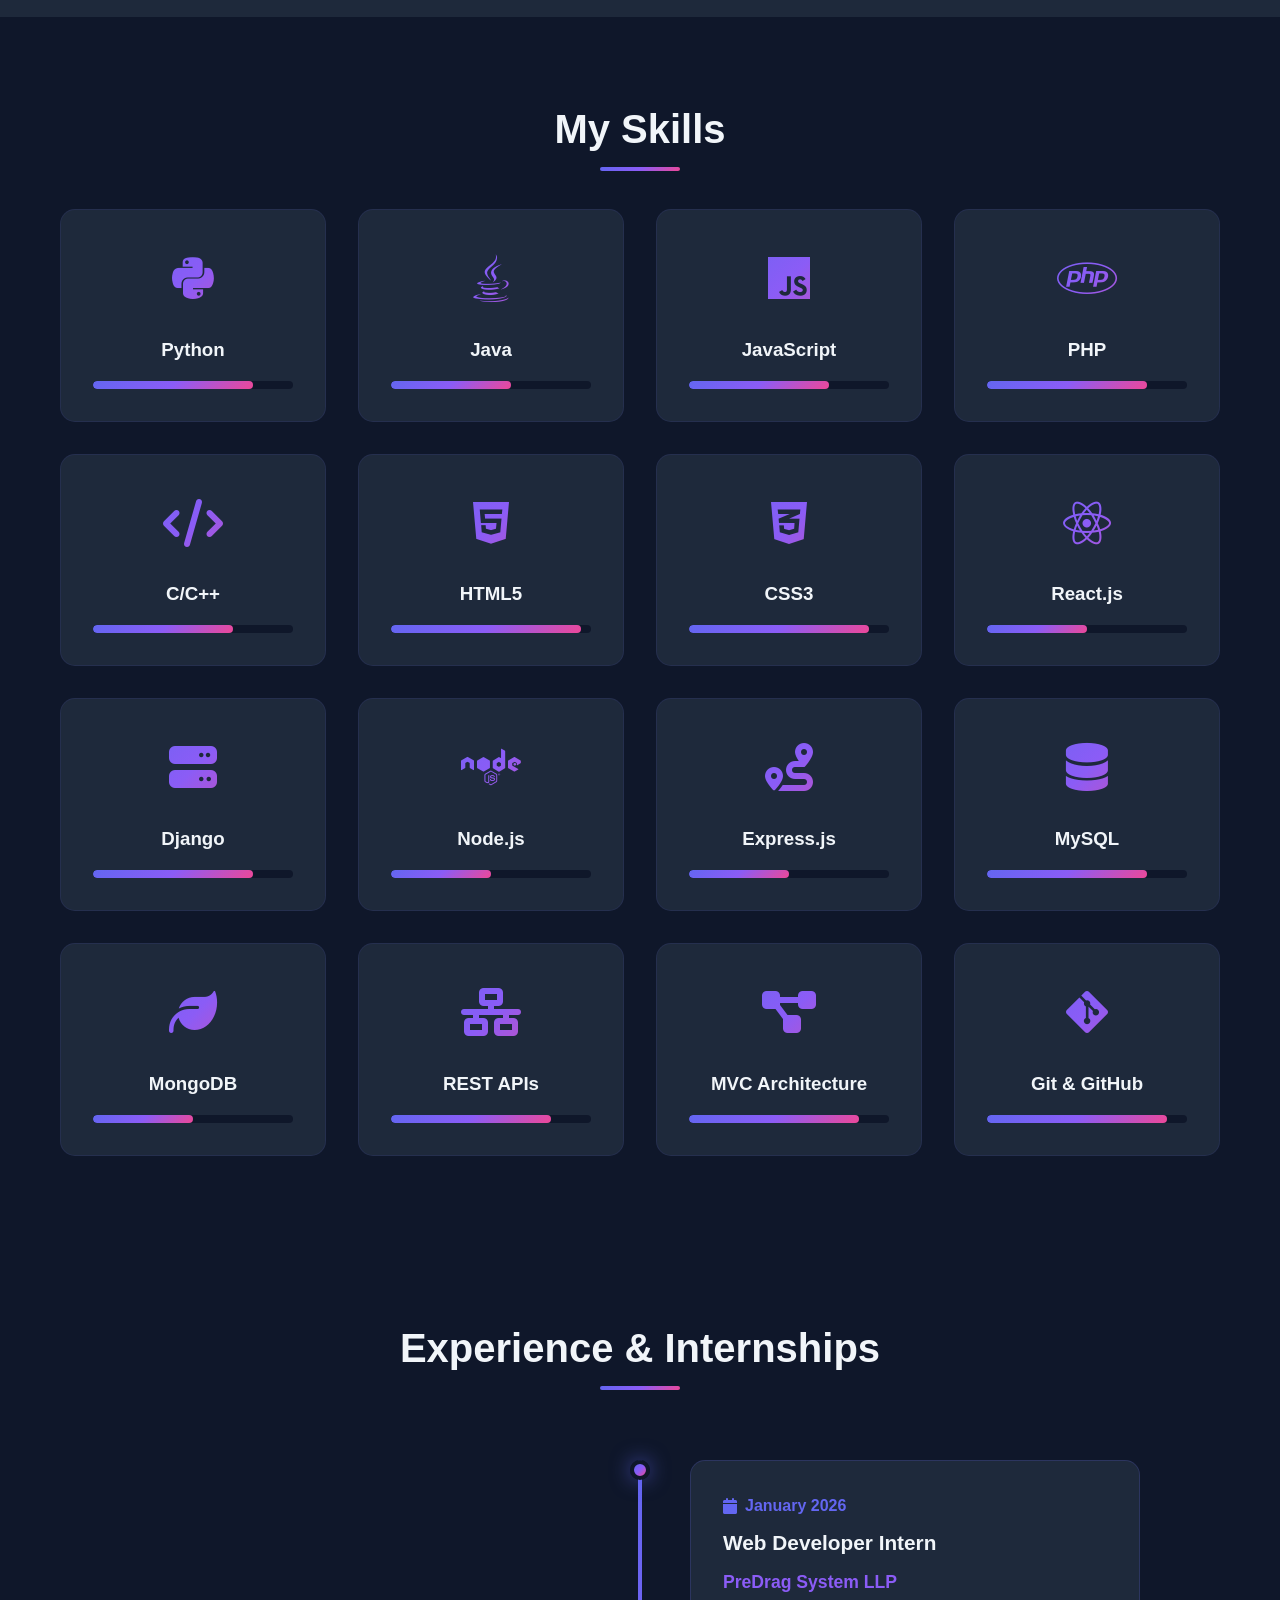
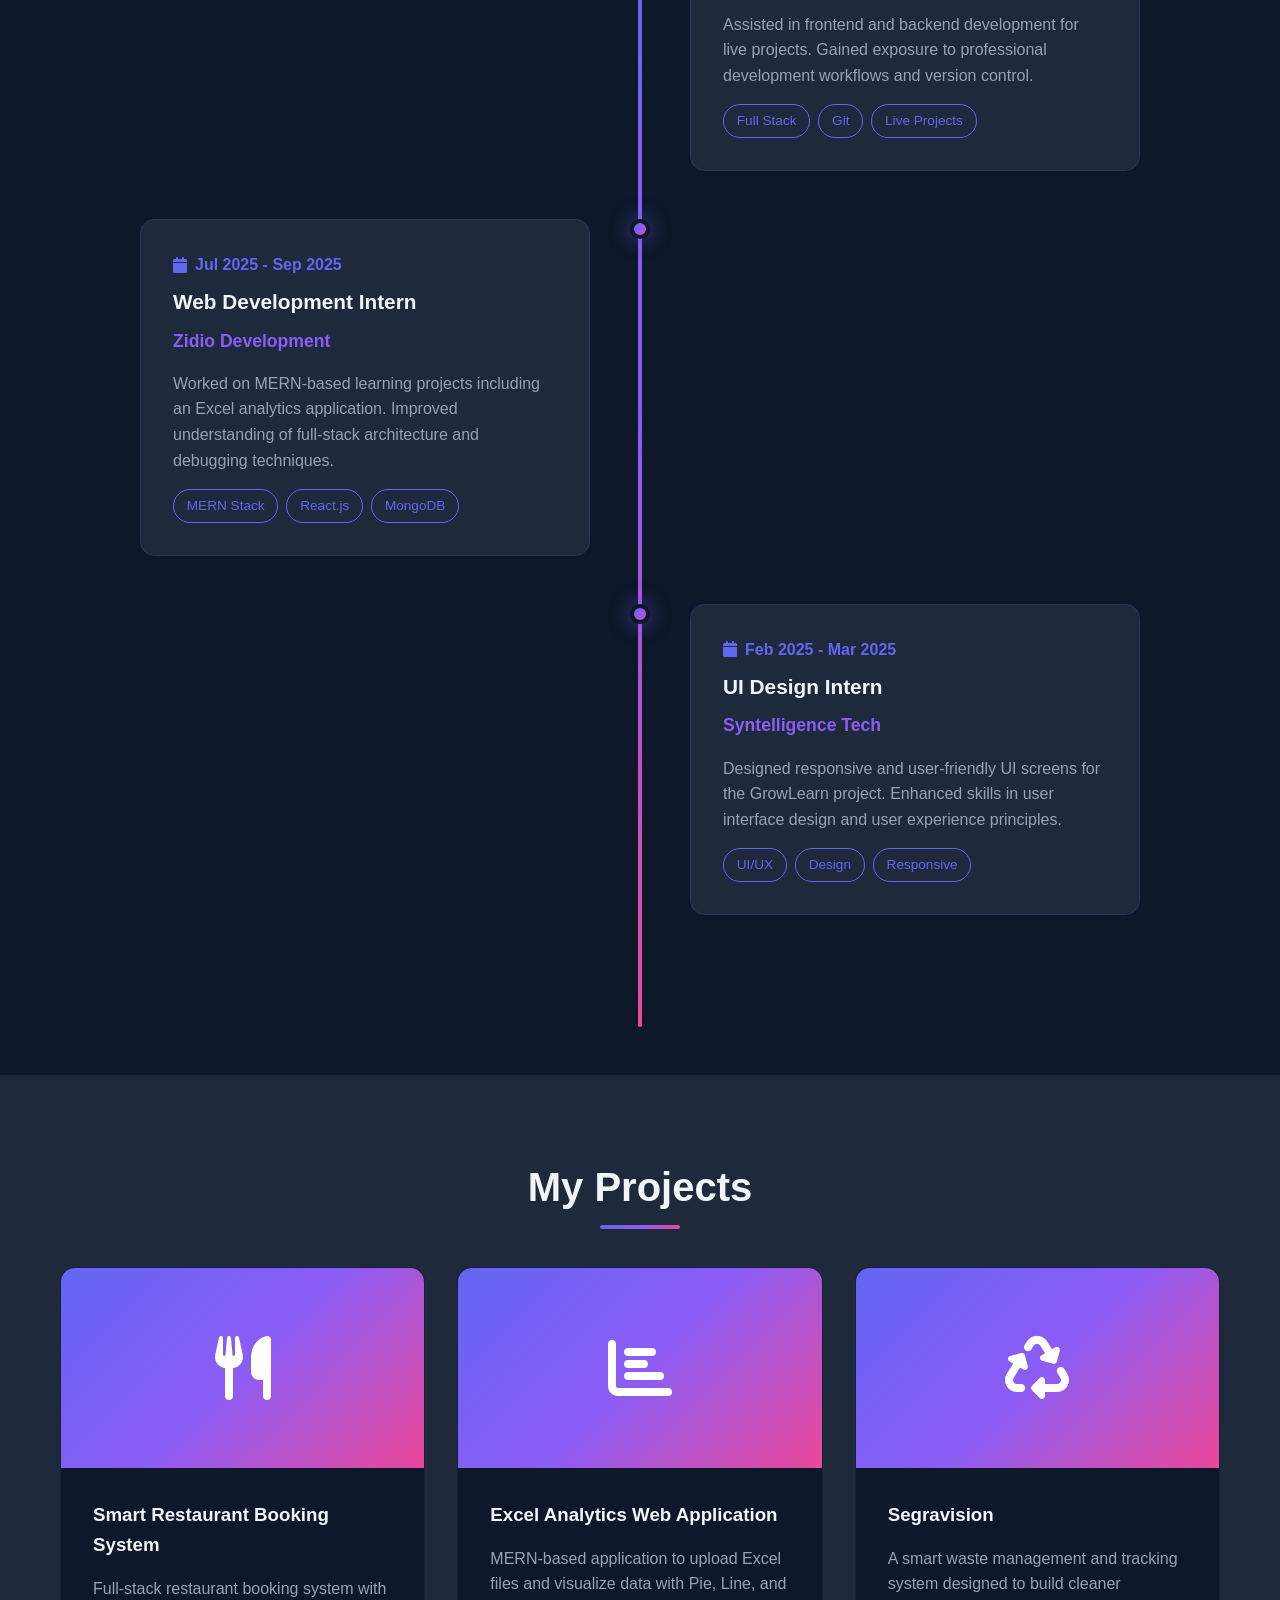
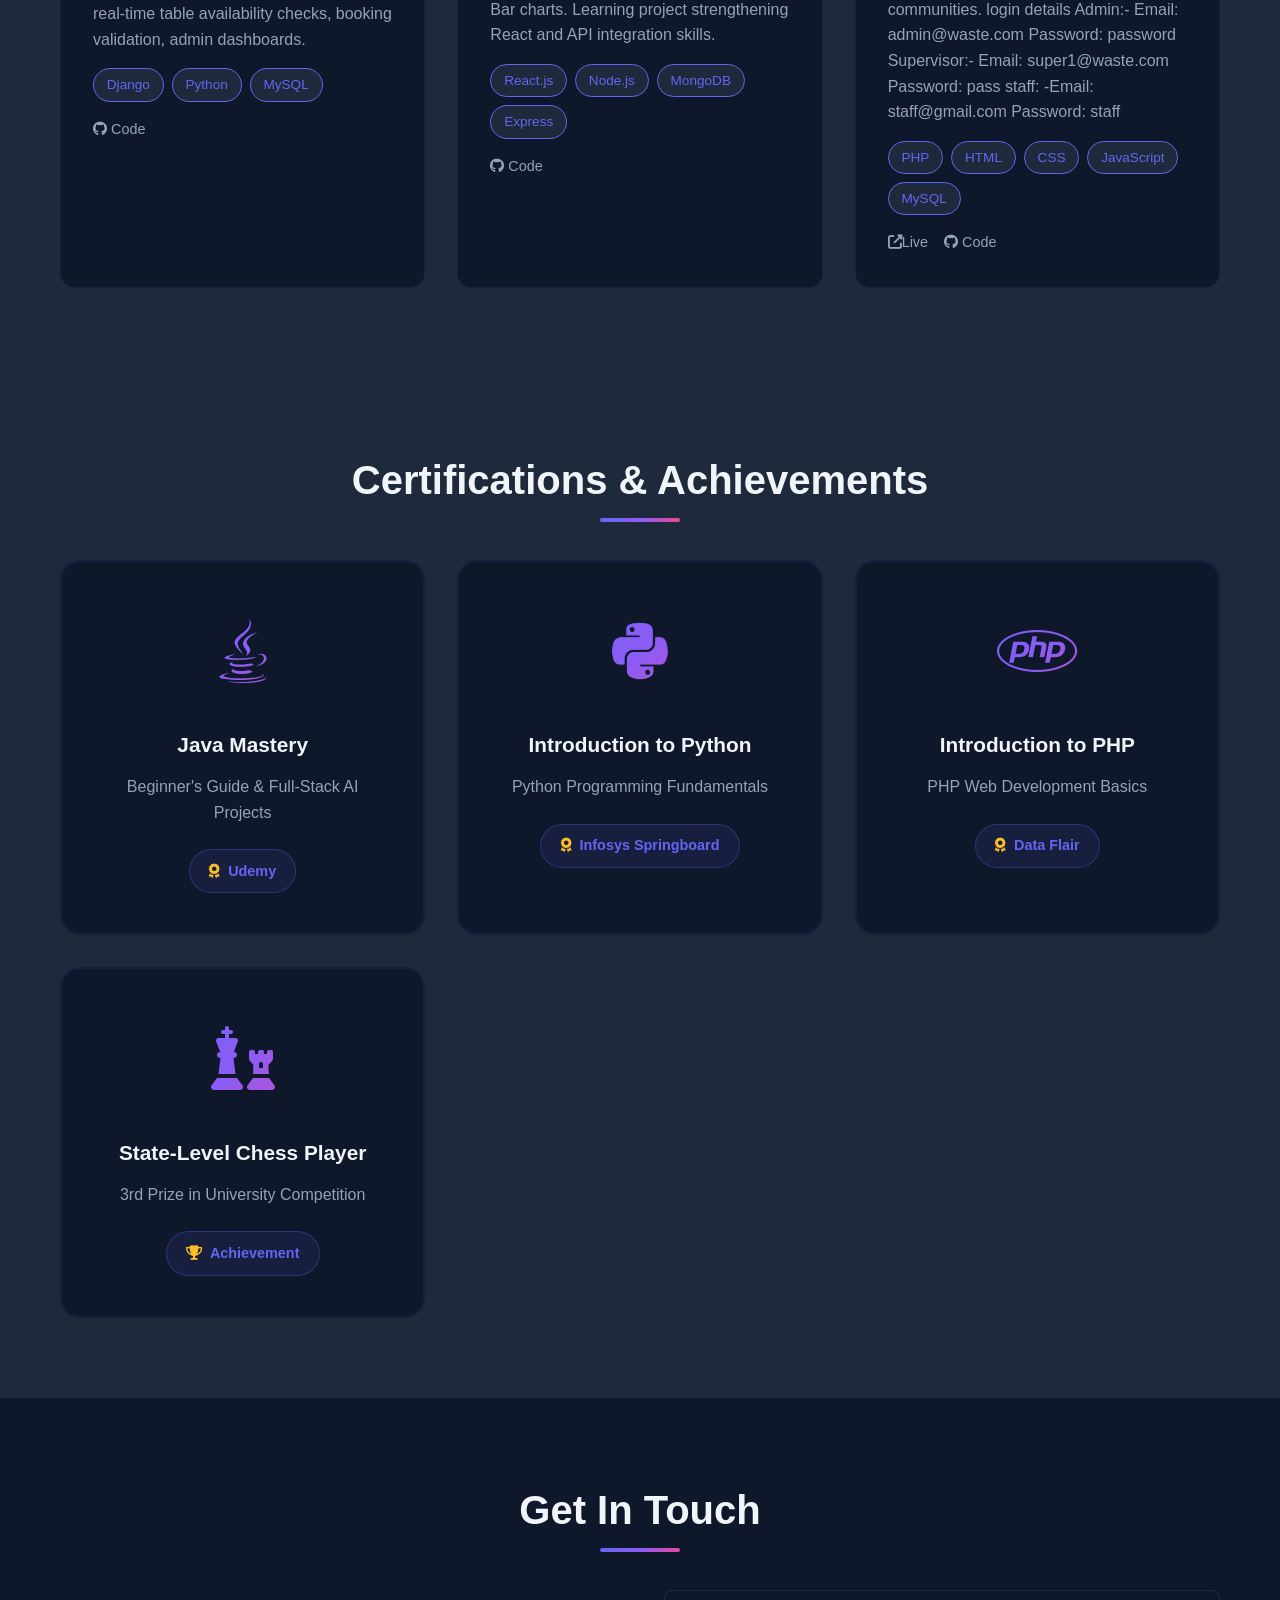
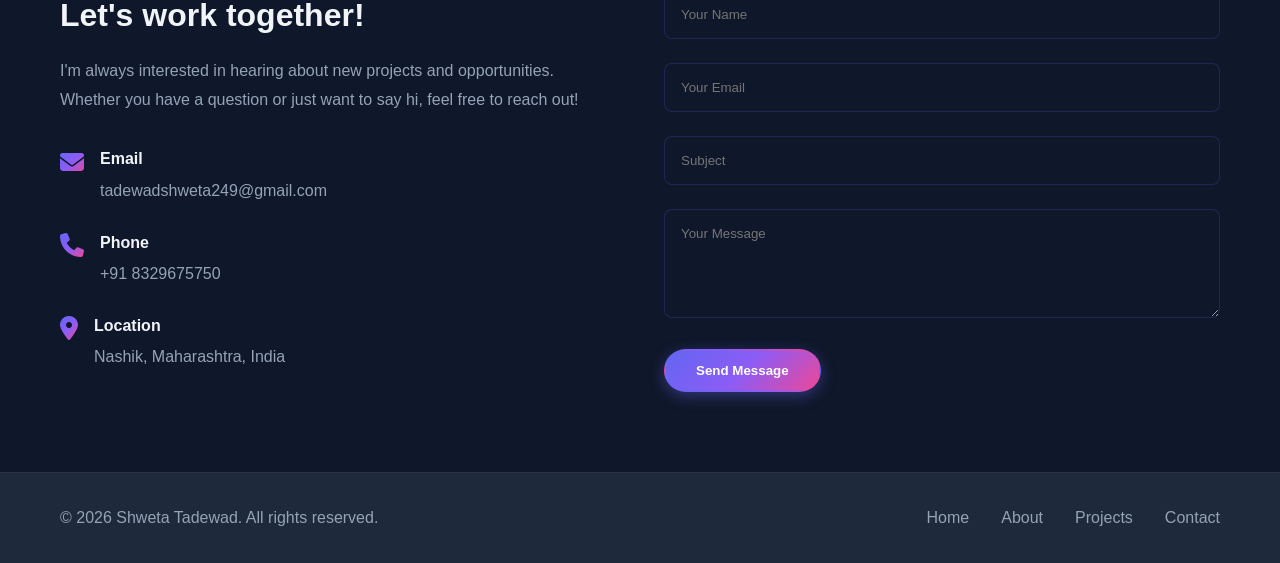
==== commit d14ca754: "Uncomment Live Demo link in index.html" ====
--- a/index.html
+++ b/index.html
@@ -358,7 +358,7 @@
                             <span class="tag">Django</span>
                         </div>
                         <div class="project-links">
-                            <!-- <a href="#" class="project-link"><i class="fas fa-external-link-alt"></i> Live Demo</a> -->
+                            <a href="#" class="project-link"><i class="fas fa-external-link-alt"></i> Live Demo</a>
                             <a href="https://github.com/Shweta5924" class="project-link"><i class="fab fa-github"></i> Code</a>
                         </div>
                     </div>
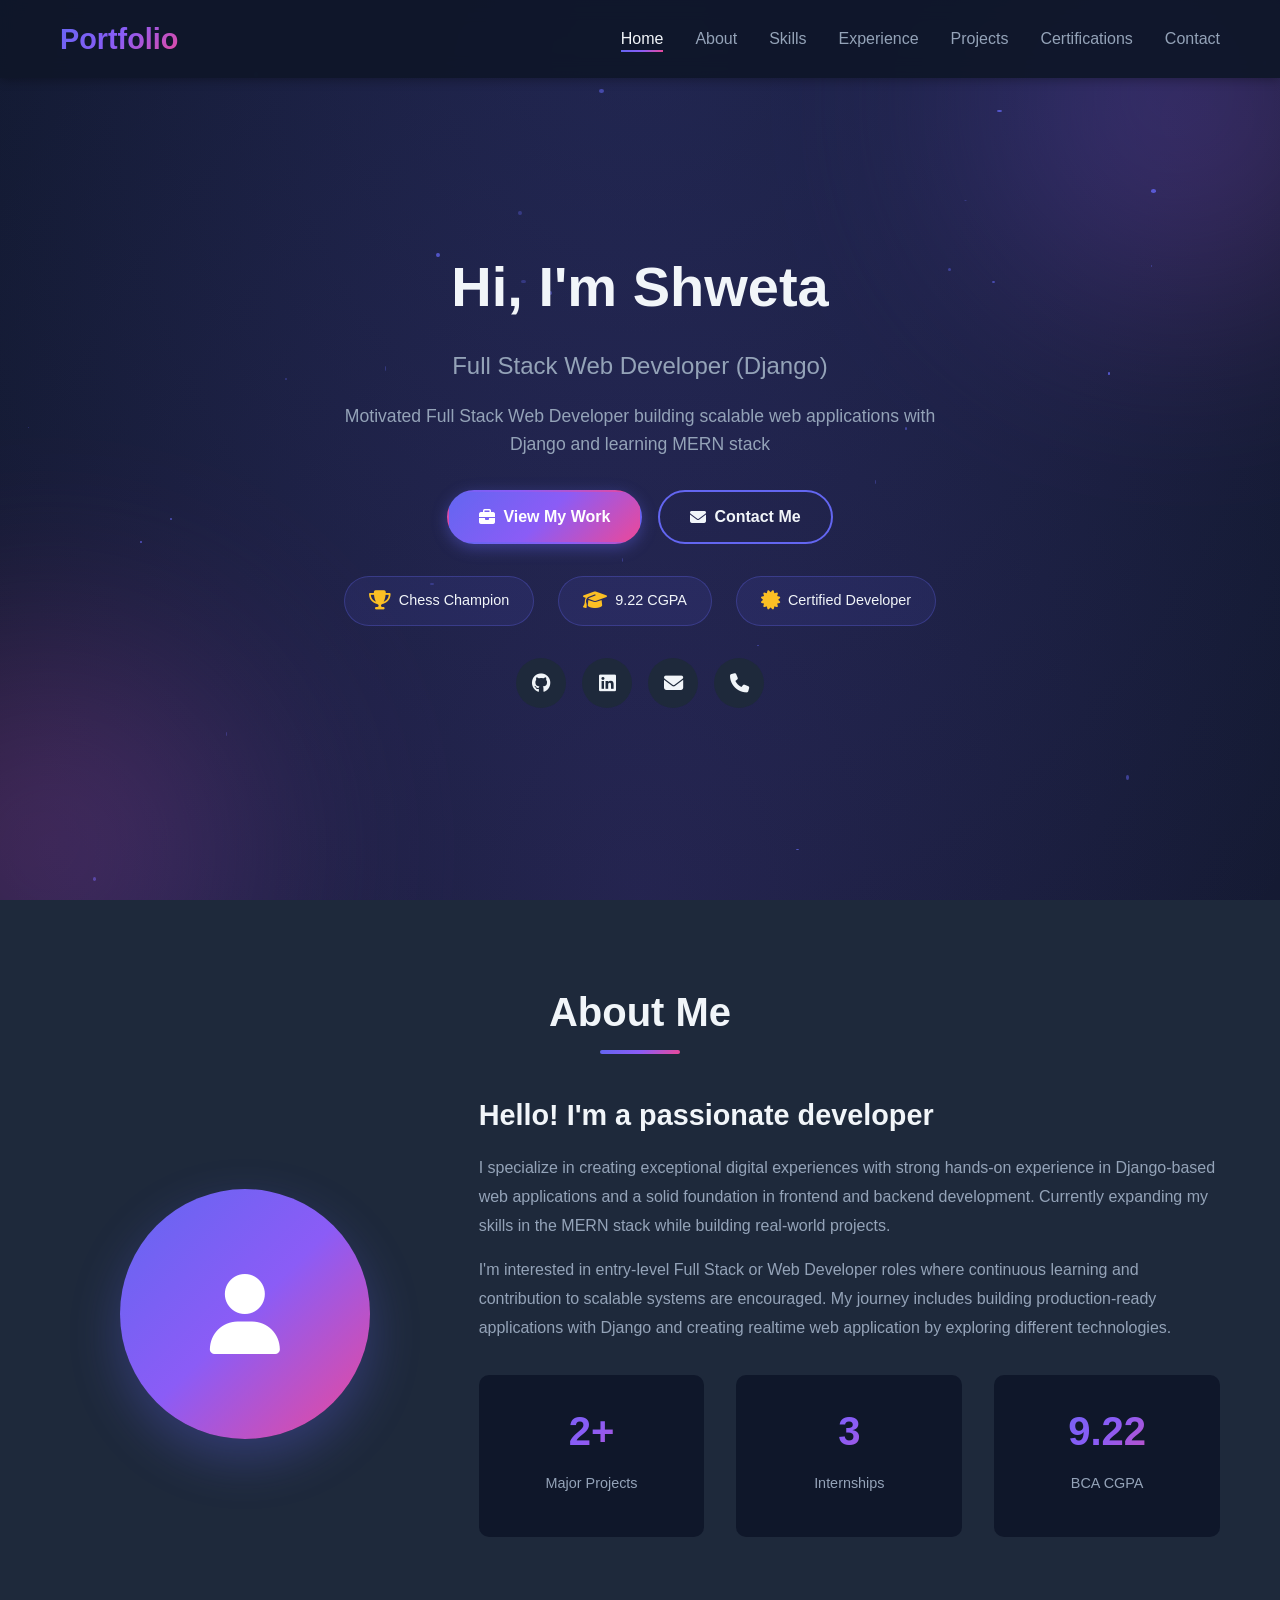
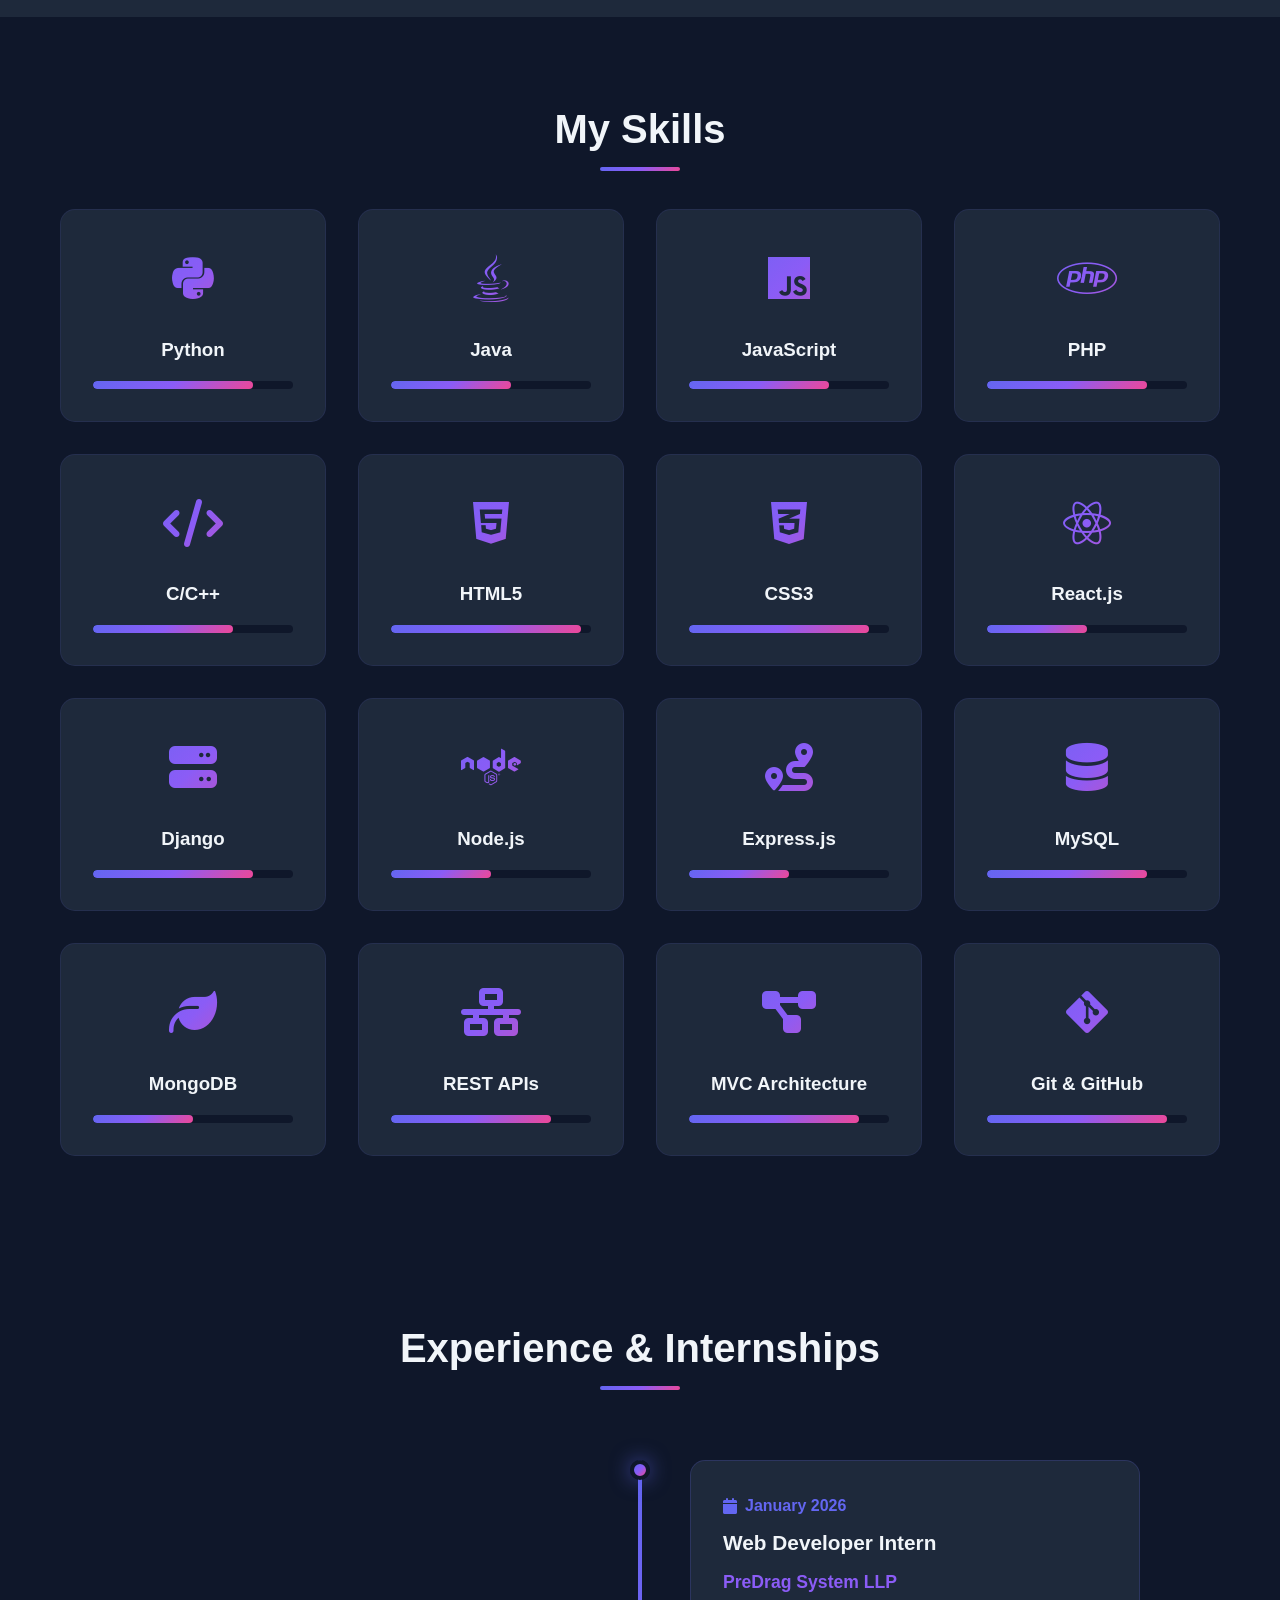
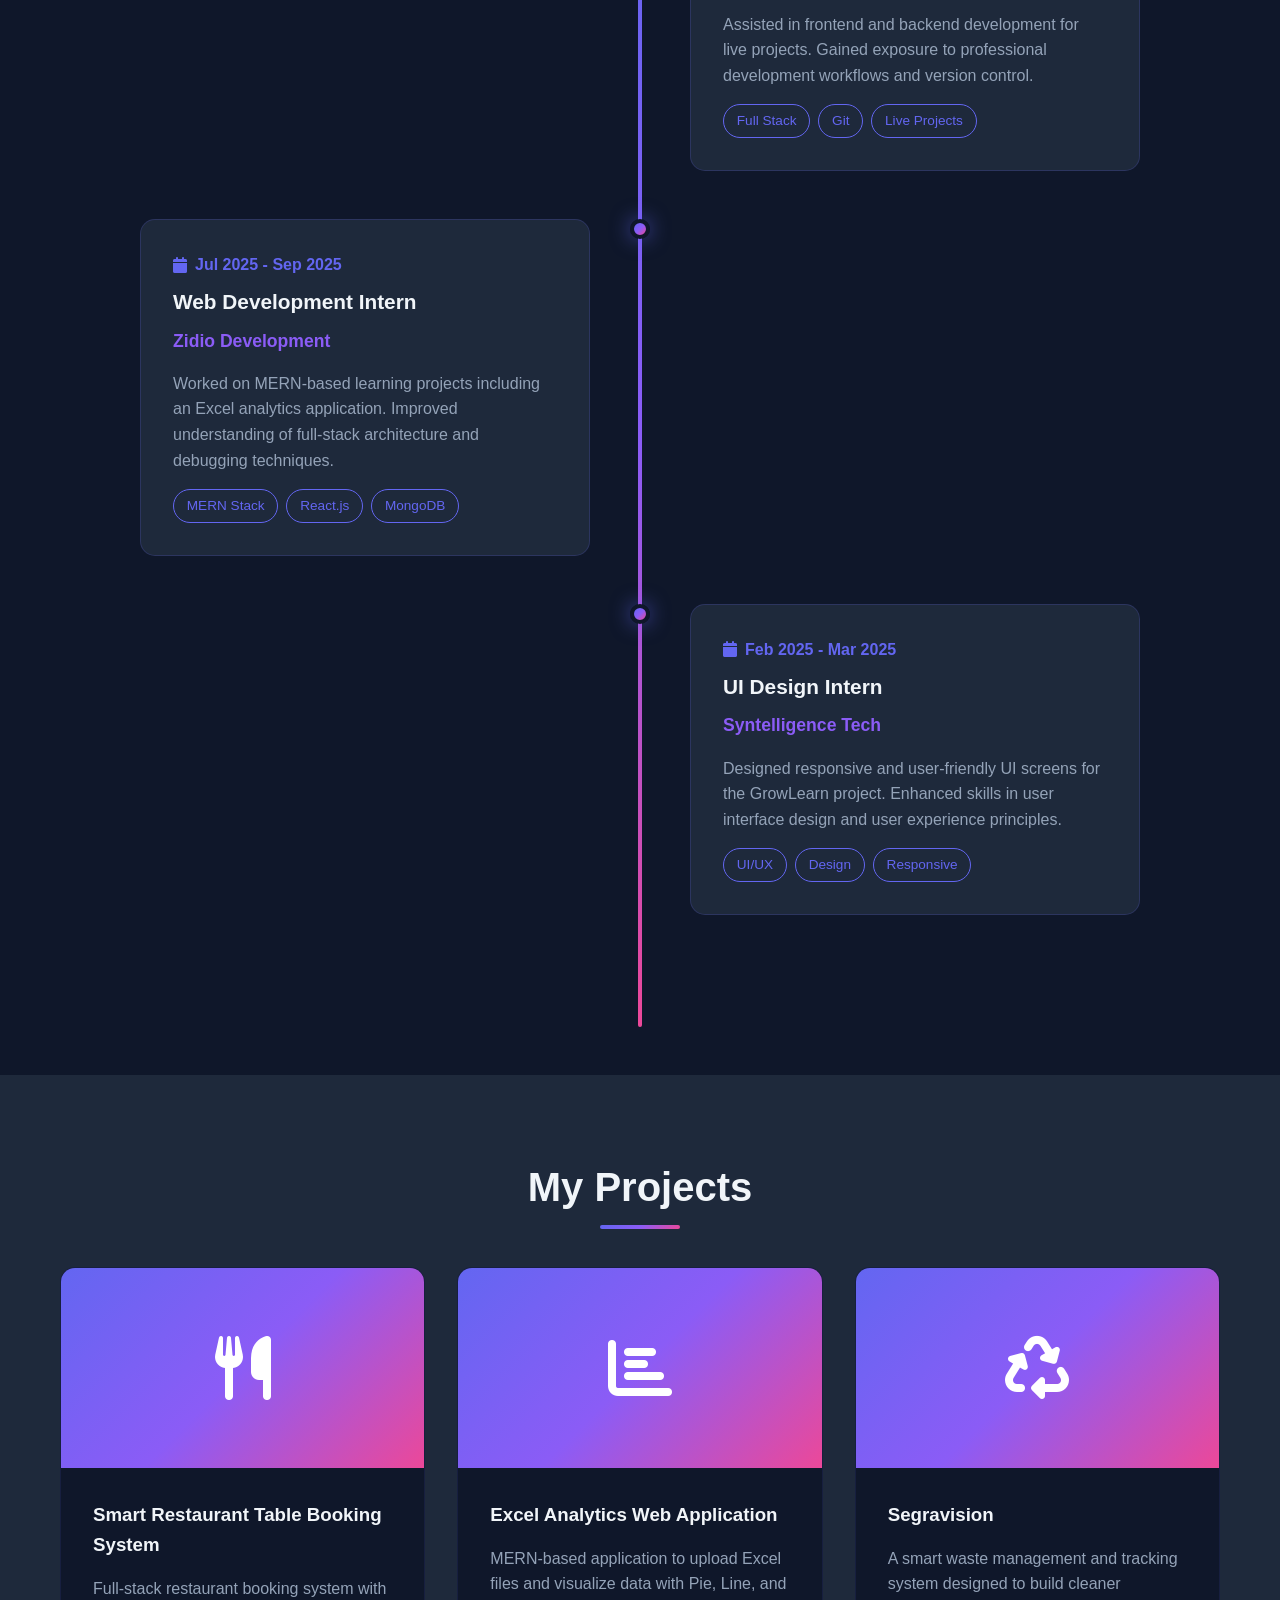
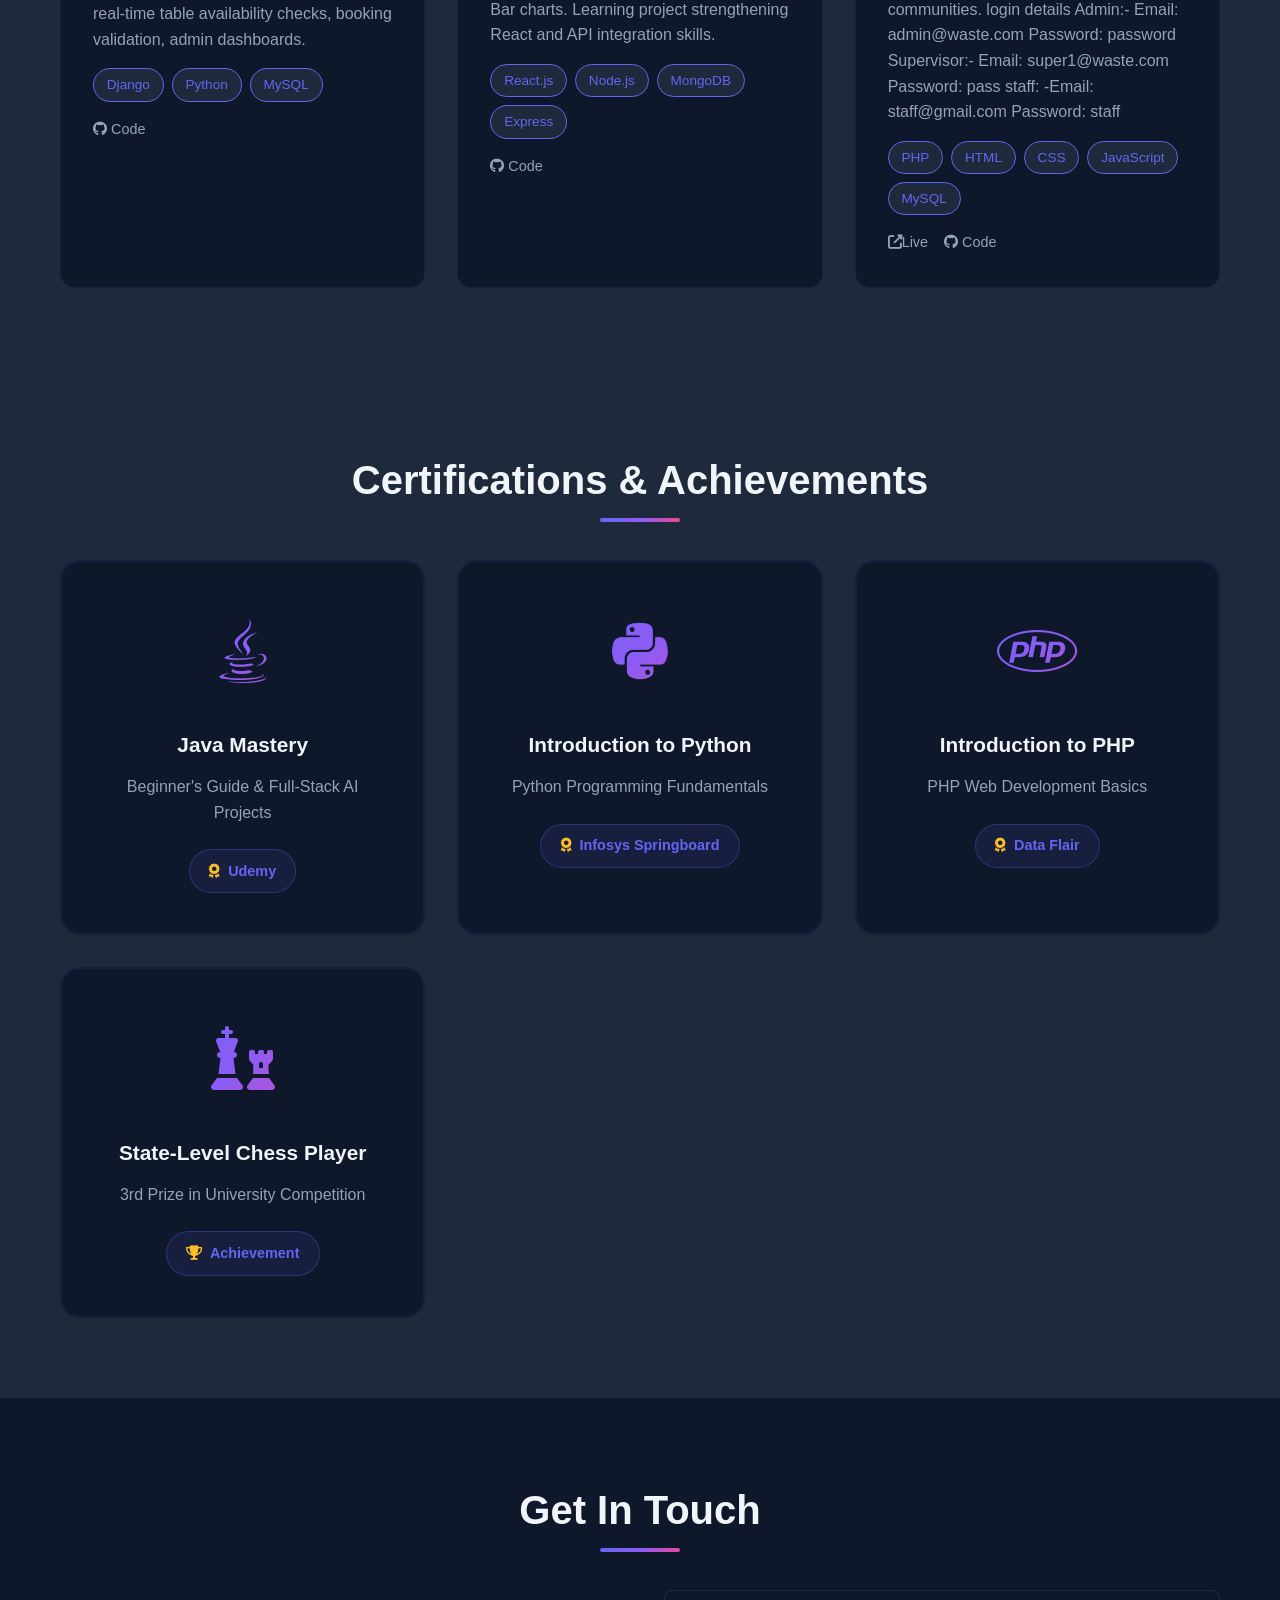
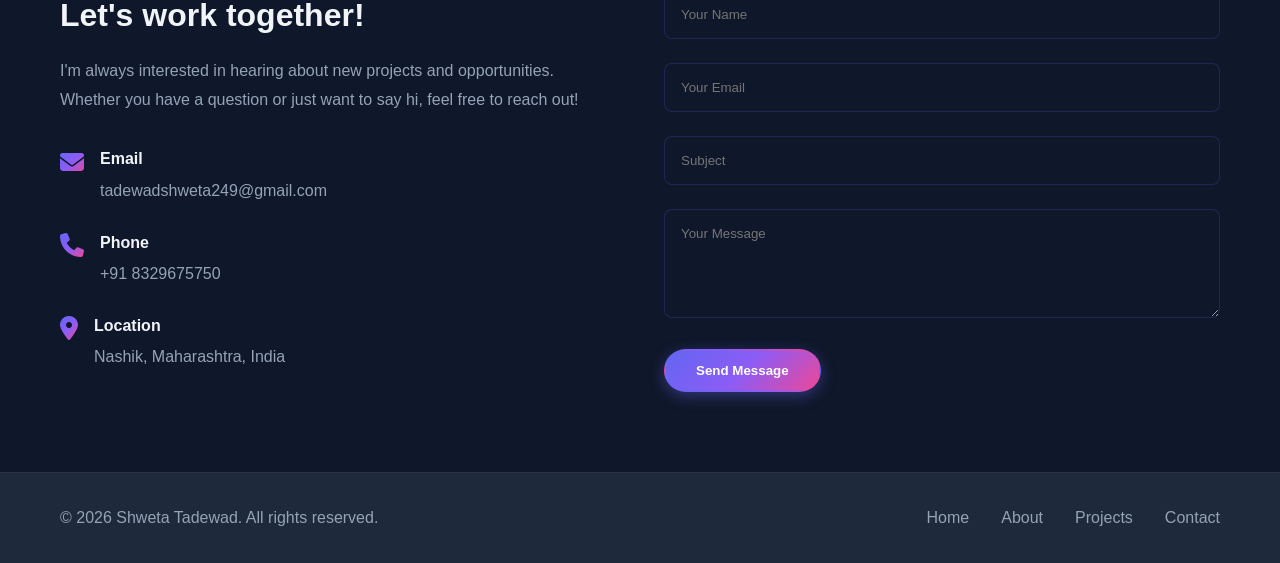
==== commit c269a314: "Update index.html" ====
--- a/index.html
+++ b/index.html
@@ -331,7 +331,7 @@
                         <i class="fas fa-utensils"></i>
                     </div>
                     <div class="project-content">
-                        <h3>Smart Restaurant Booking System</h3>
+                        <h3>Smart Restaurant Table Booking System</h3>
                         <p>Full-stack restaurant booking system with real-time table availability checks, booking validation, admin dashboards.</p>
                         <div class="project-tags">
                             <span class="tag">Django</span>
@@ -341,7 +341,7 @@
                         </div>
                         <div class="project-links">
                             <!-- <a href="#" class="project-link"><i class="fas fa-external-link-alt"></i> Live Demo</a> -->
-                            <a href=https://github.com/Shweta5924/my-portfolio" class="project-link"><i class="fab fa-github"></i> Code</a>
+                            <a href=https://github.com/Shweta5924/restaurant_booking" class="project-link"><i class="fab fa-github"></i> Code</a>
                         </div>
                     </div>
                 </div>
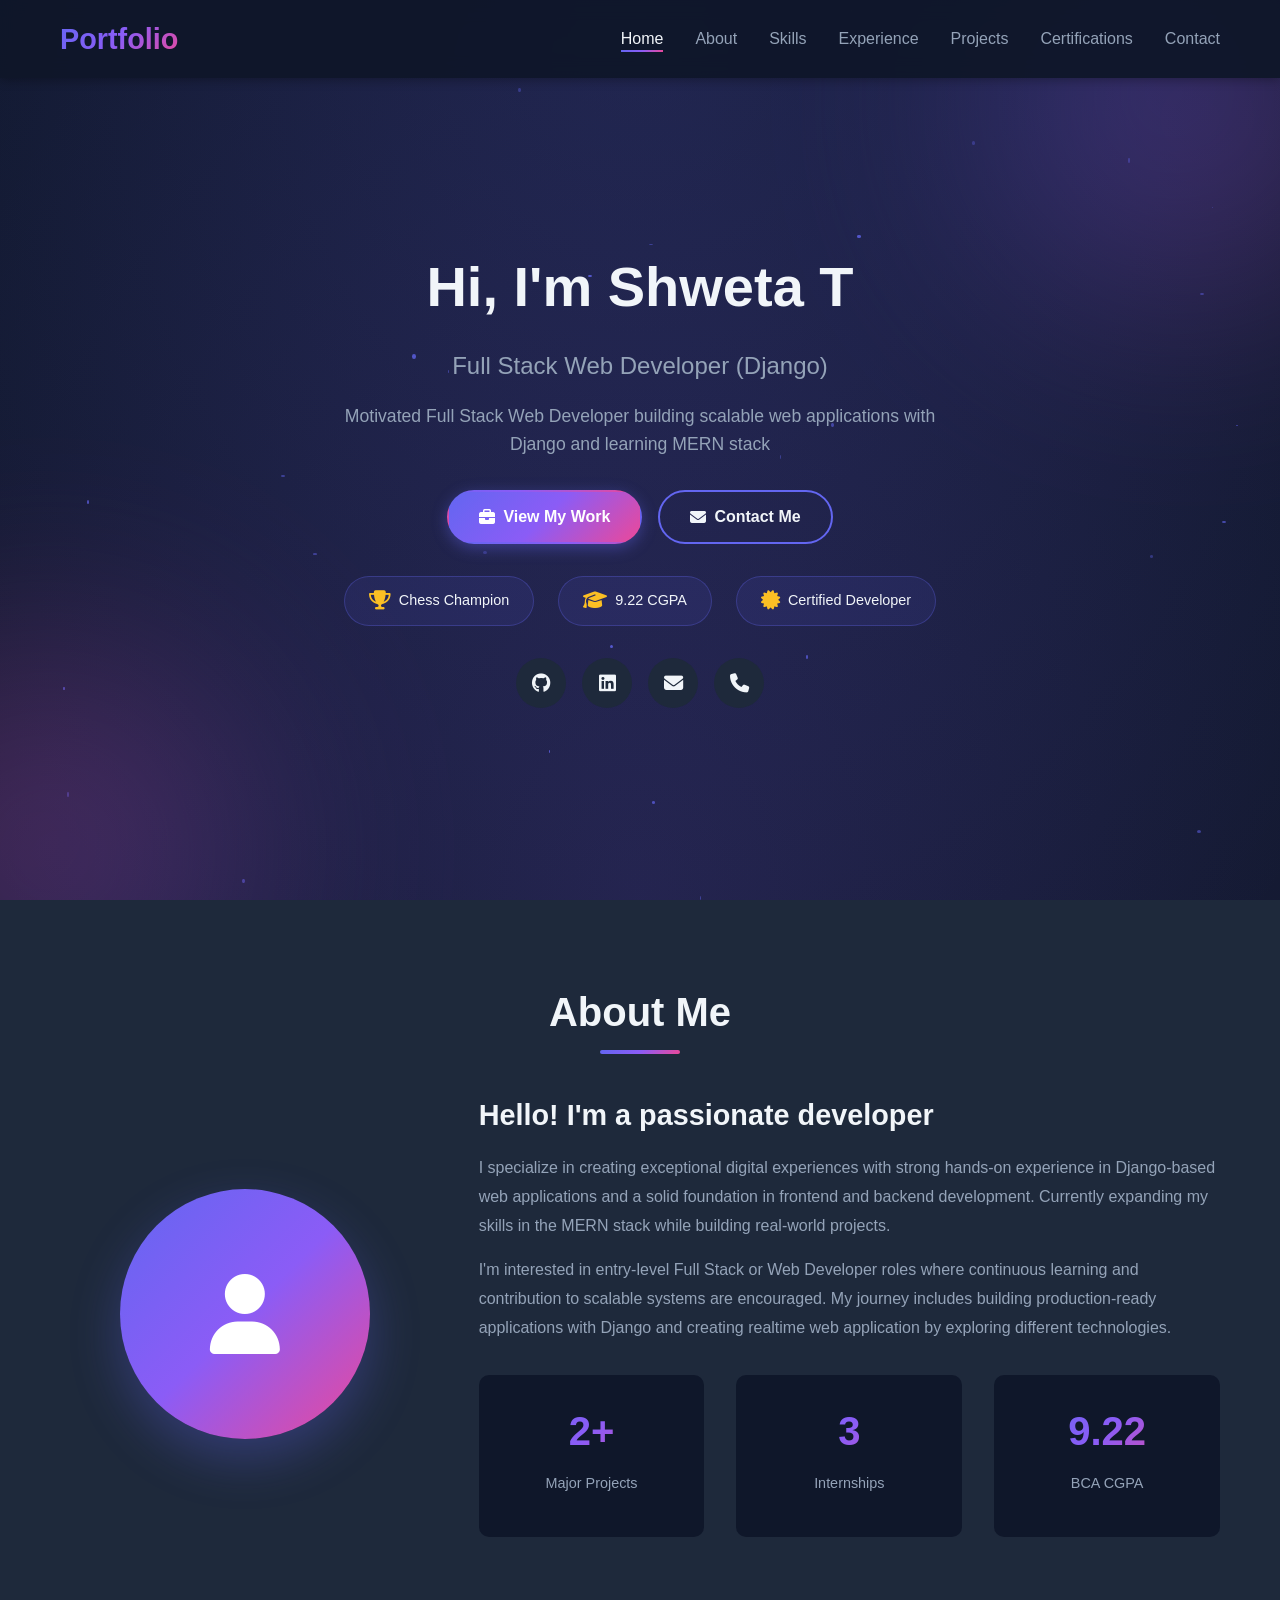
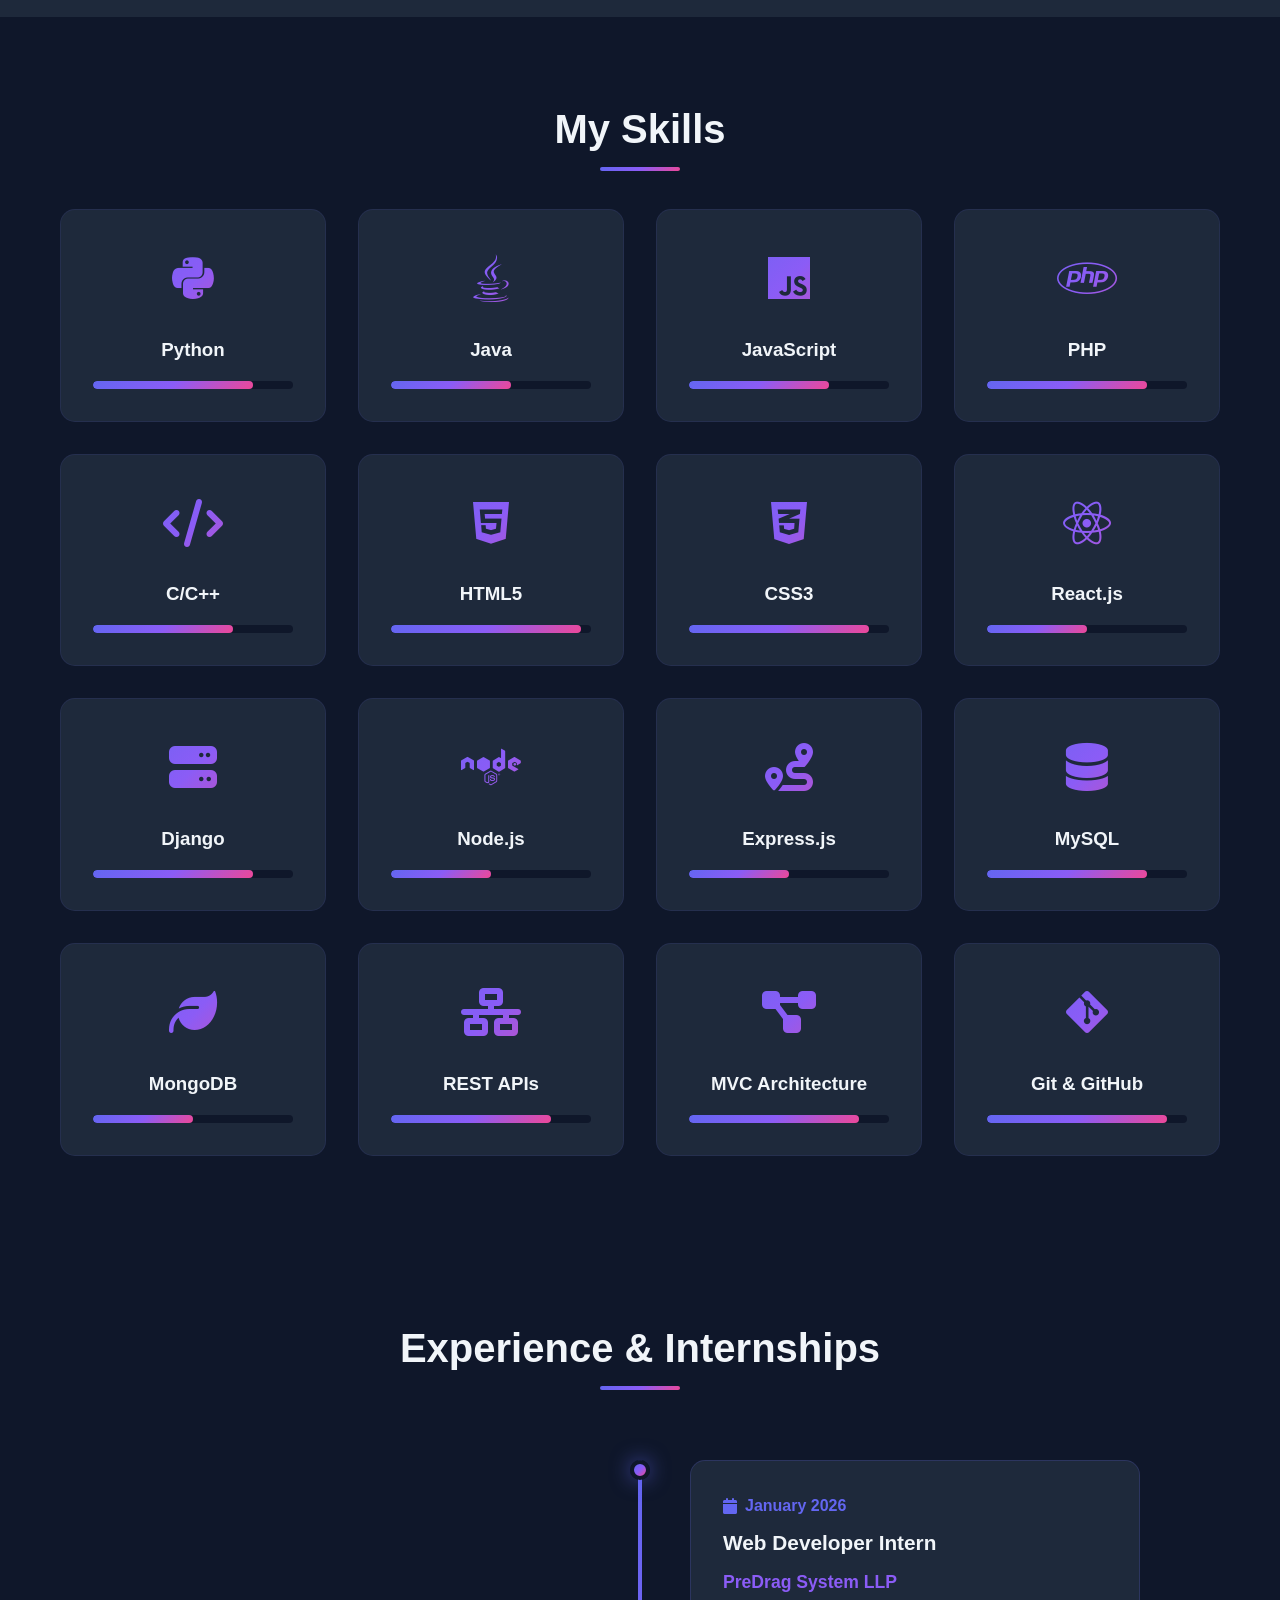
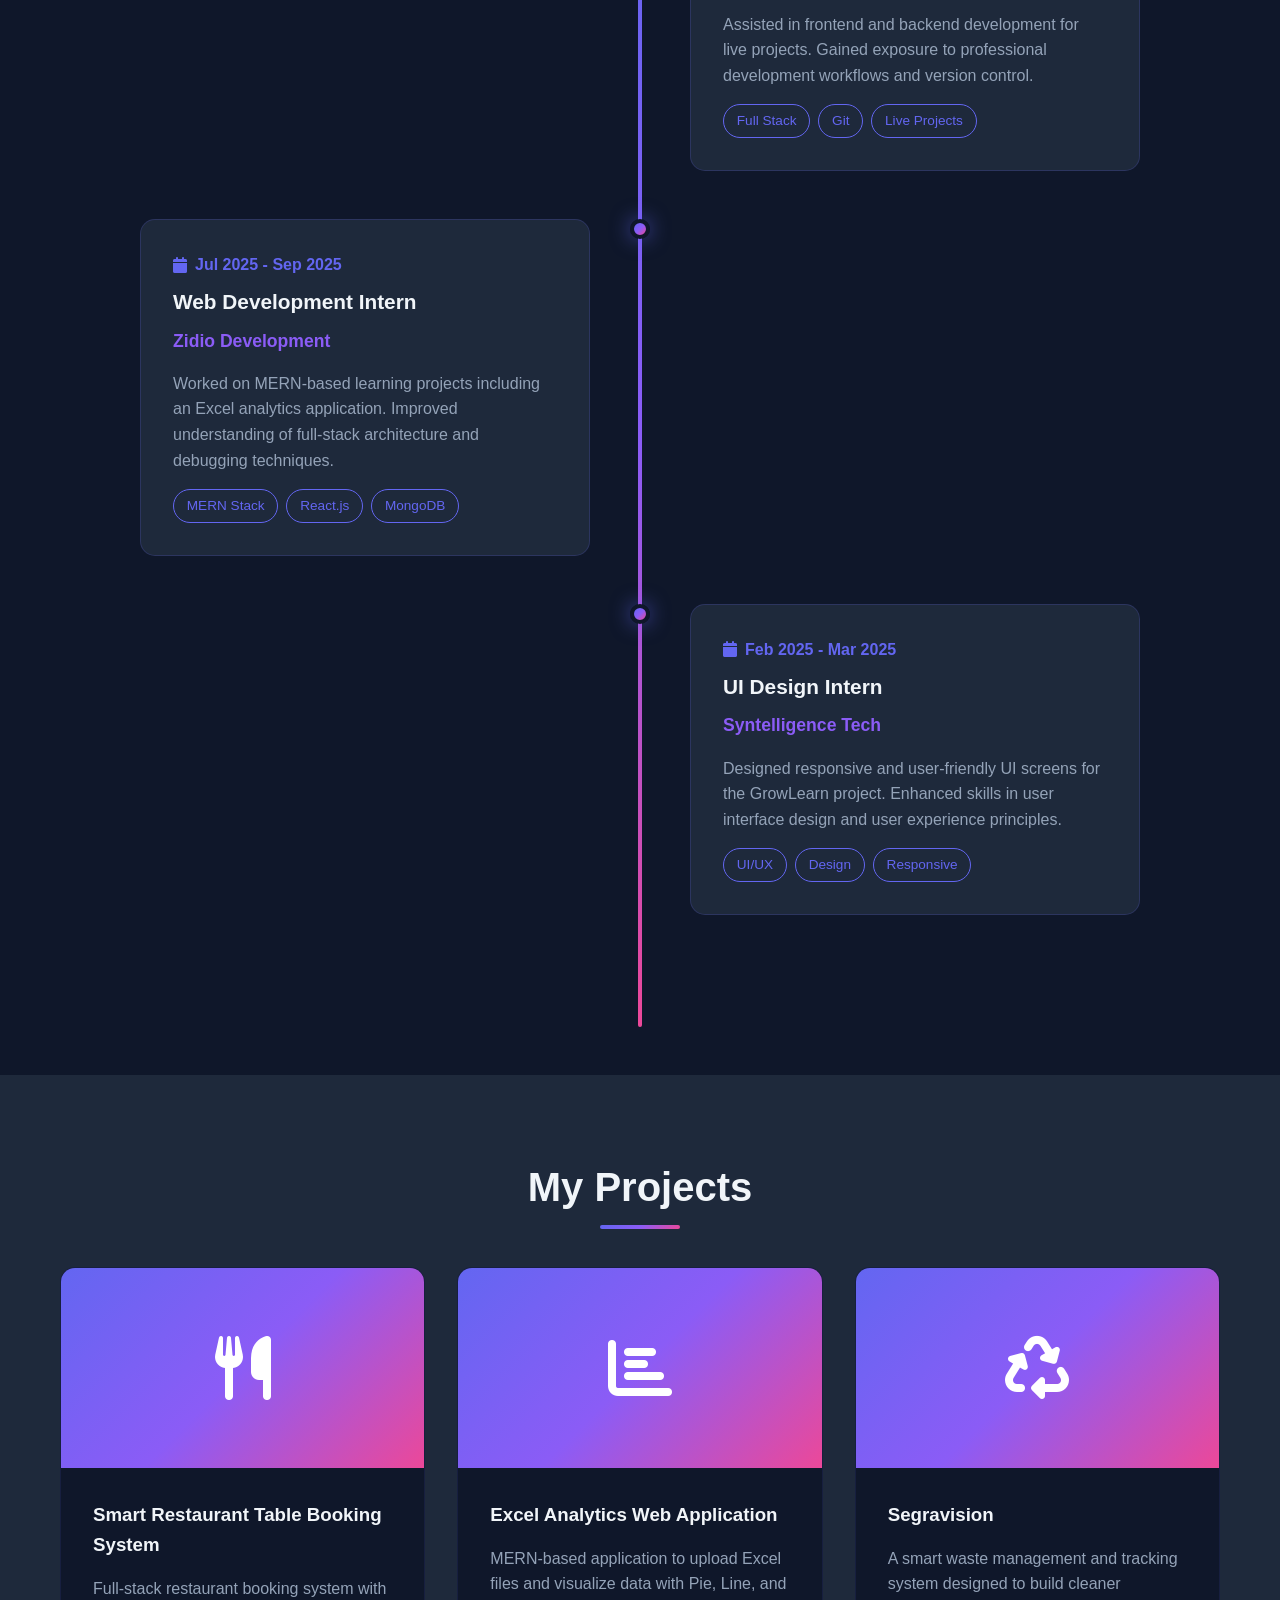
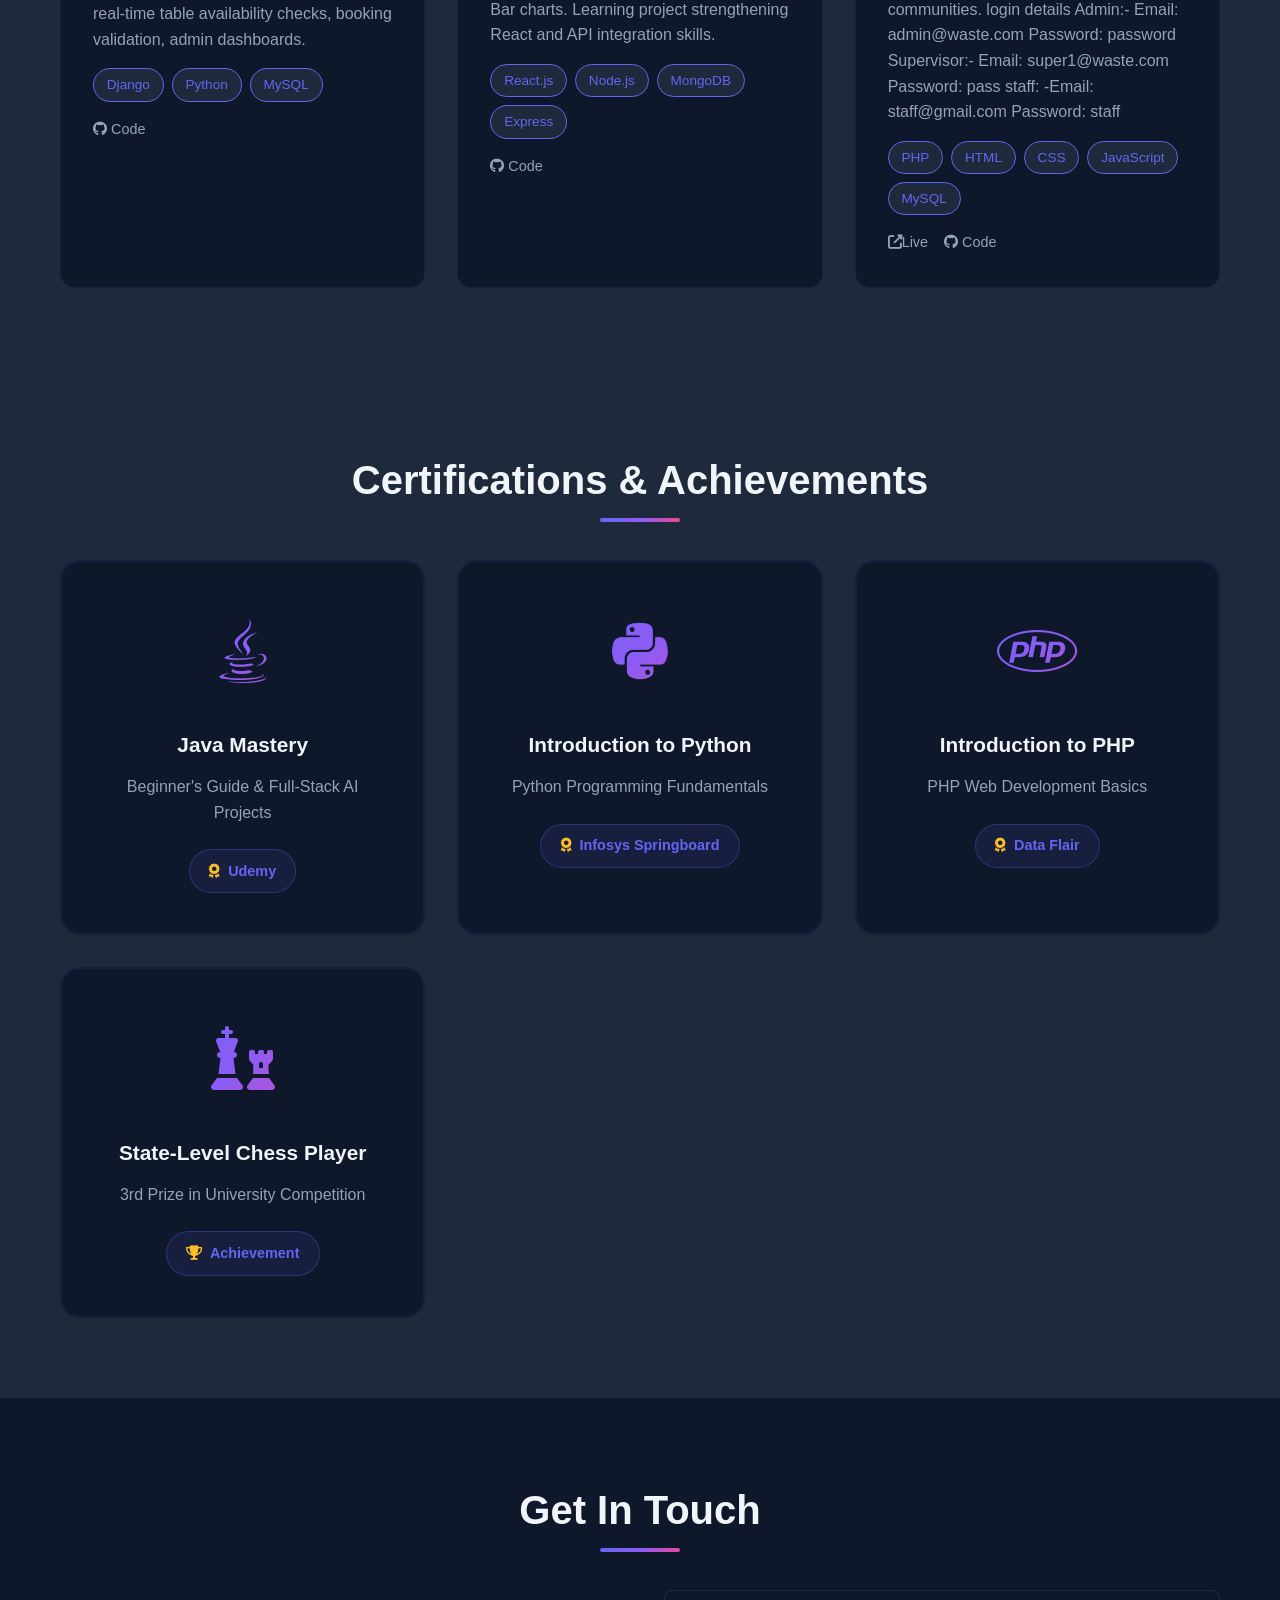
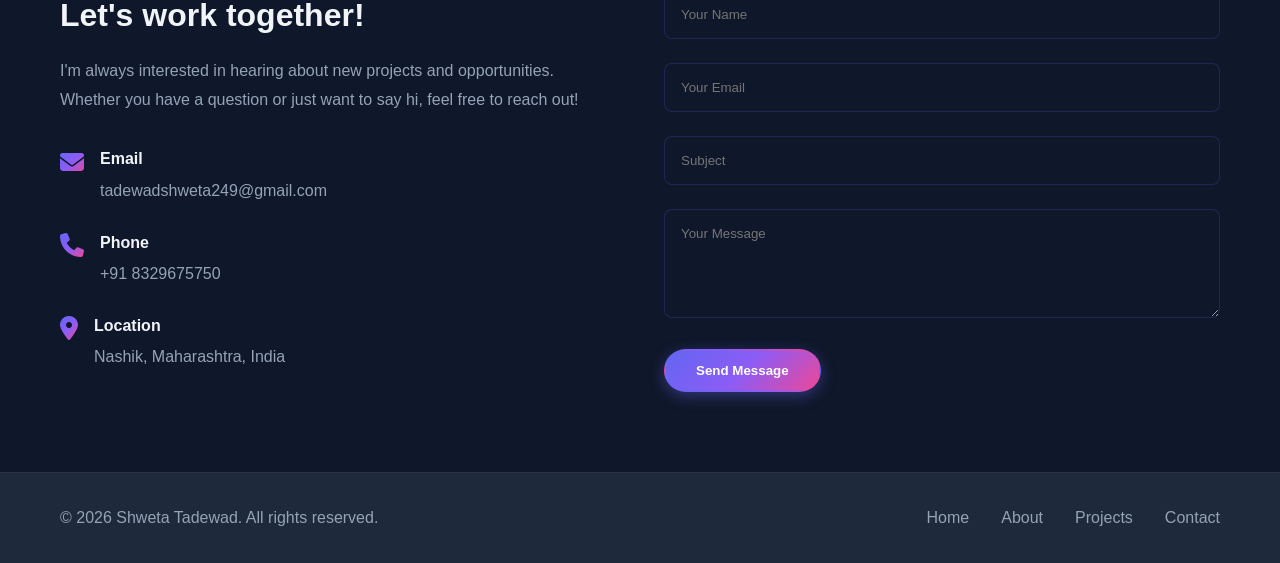
==== commit a367ee9f: "Fix GitHub link in project section of index.html" ====
--- a/index.html
+++ b/index.html
@@ -341,7 +341,7 @@
                         </div>
                         <div class="project-links">
                             <!-- <a href="#" class="project-link"><i class="fas fa-external-link-alt"></i> Live Demo</a> -->
-                            <a href=https://github.com/Shweta5924/restaurant_booking" class="project-link"><i class="fab fa-github"></i> Code</a>
+                            <a href="https://github.com/Shweta5924/restaurant_booking" class="project-link"><i class="fab fa-github"></i> Code</a>
                         </div>
                     </div>
                 </div>
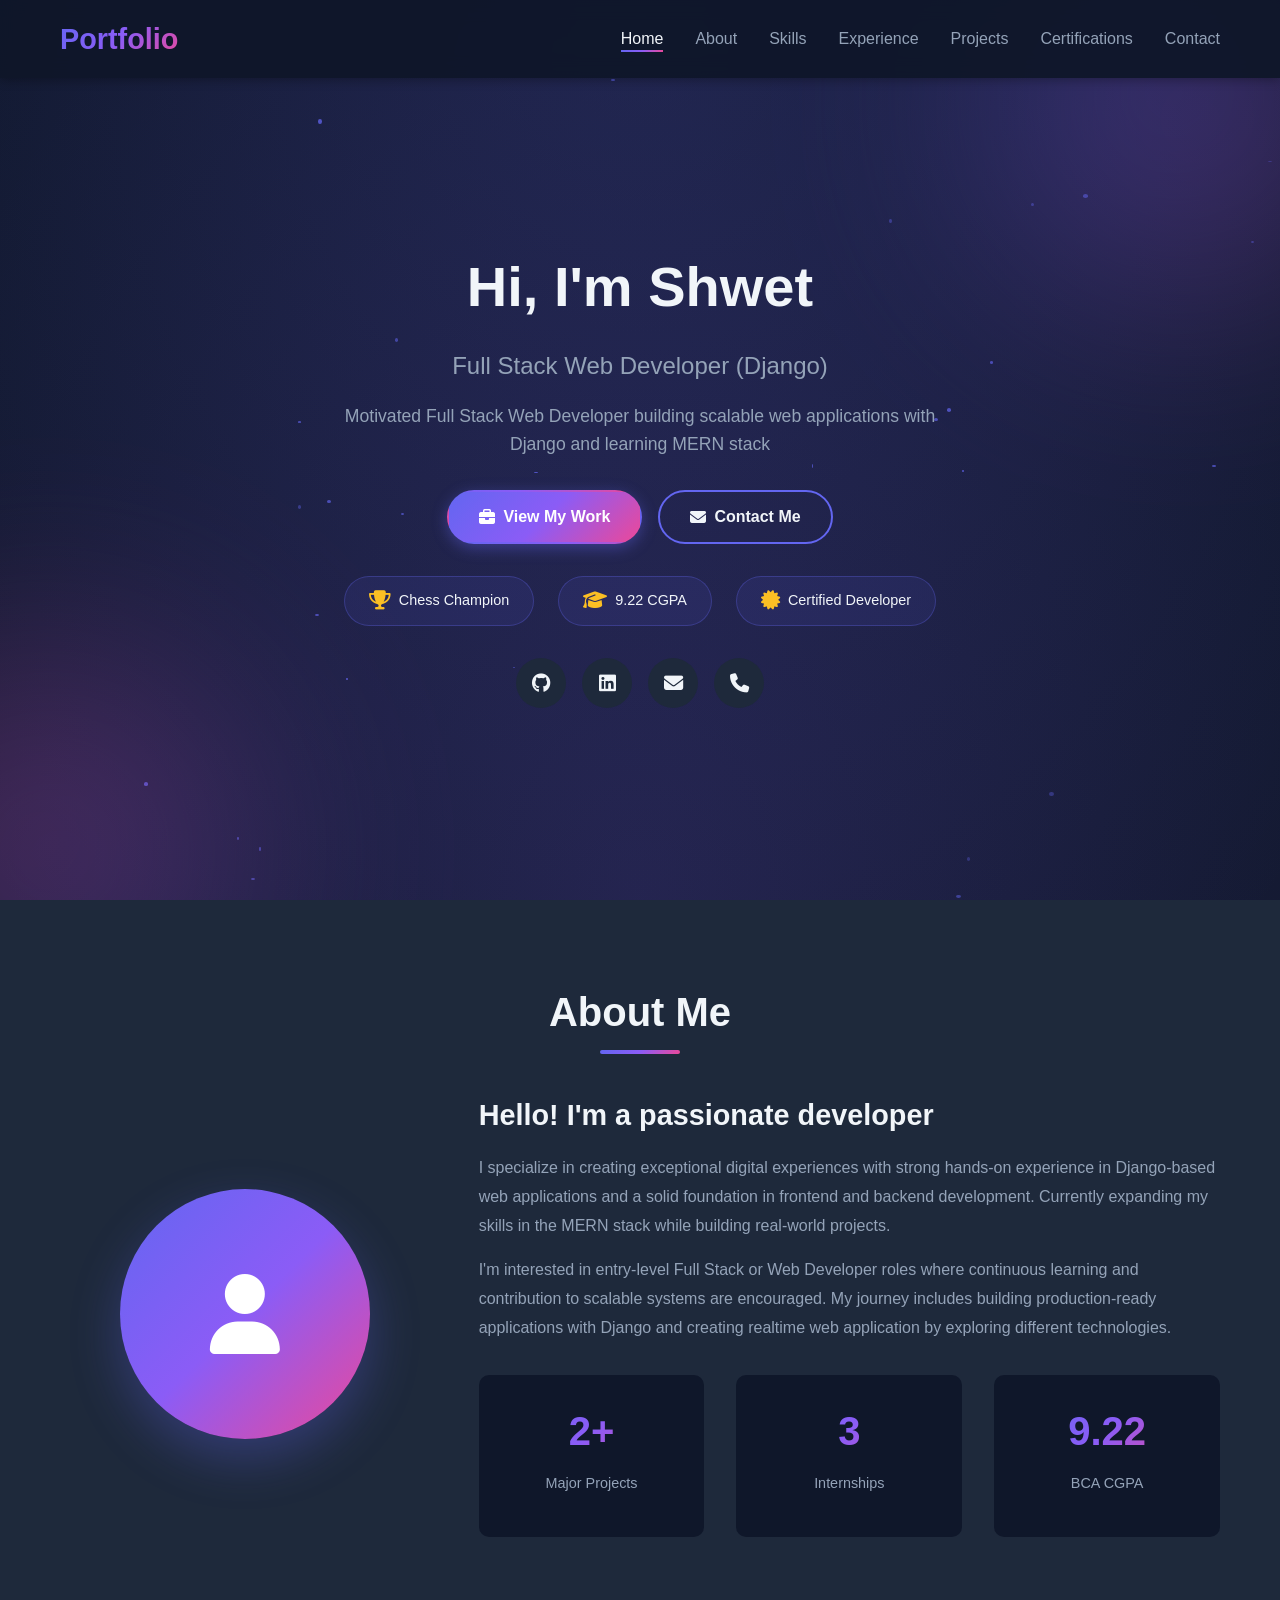
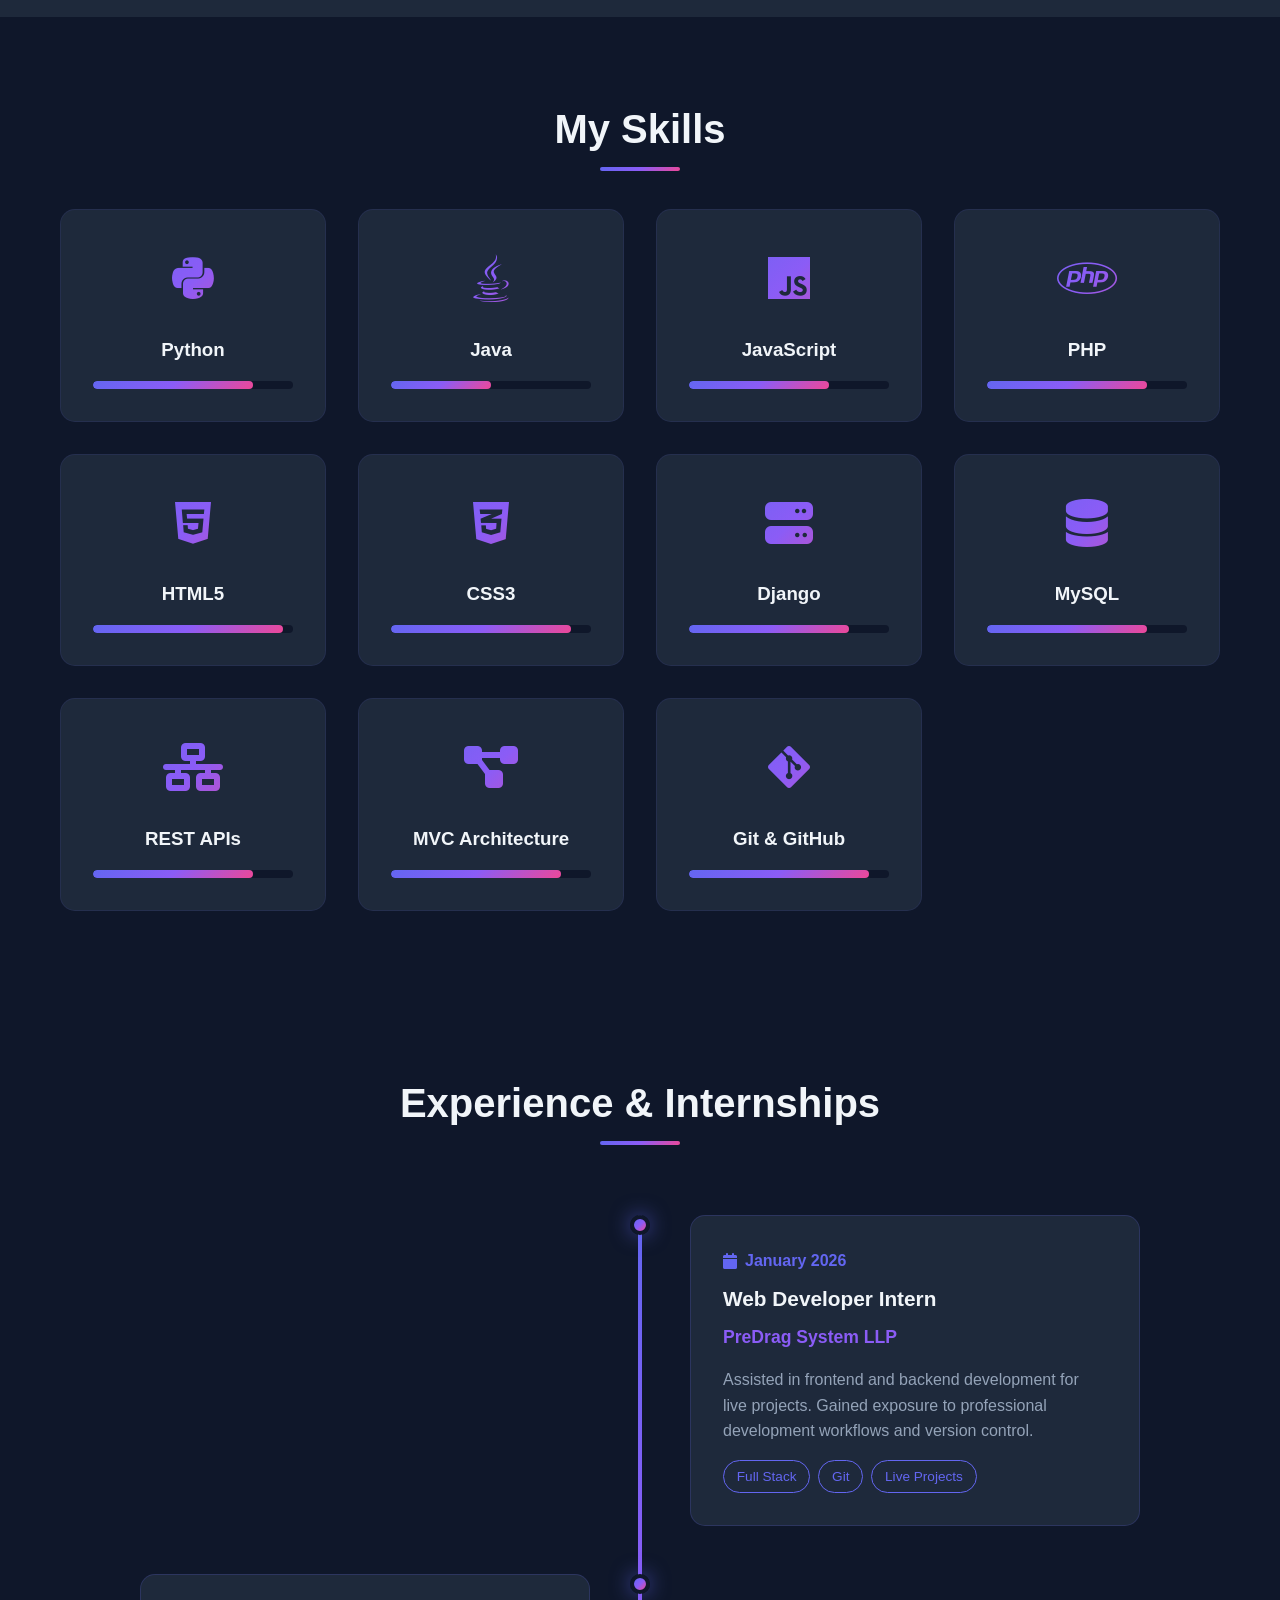
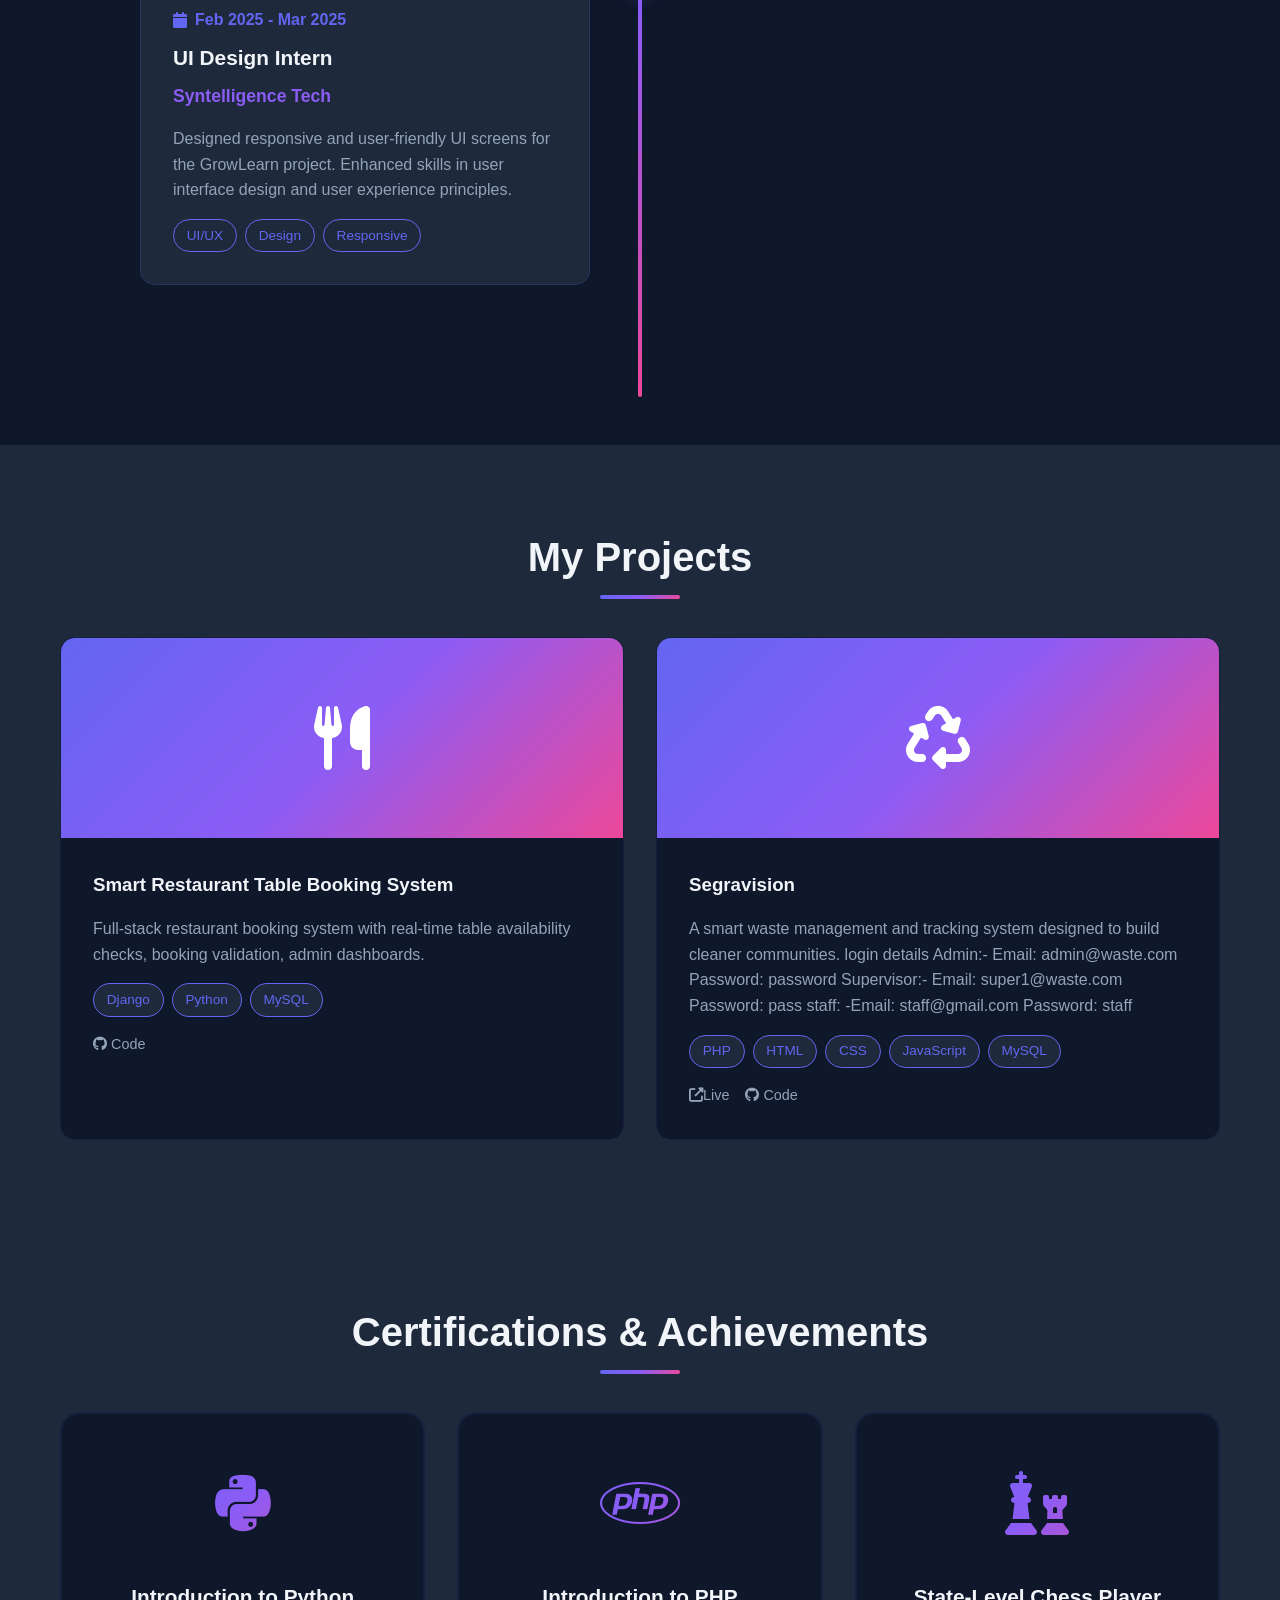
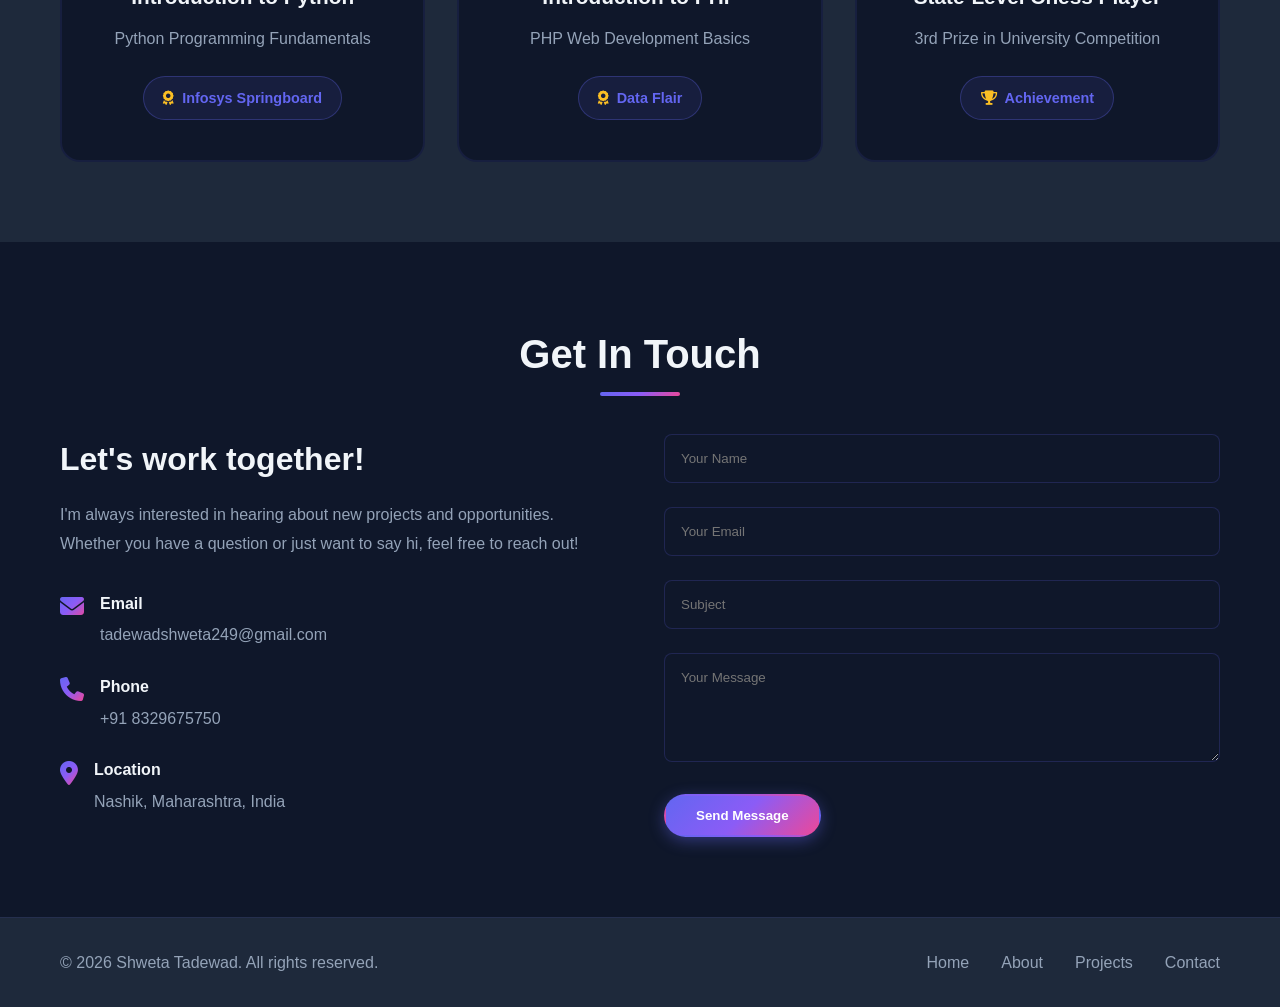
==== commit 3a75077a: "Update index.html" ====
--- a/index.html
+++ b/index.html
@@ -122,7 +122,7 @@
                     </div>
                     <h3>Java</h3>
                     <div class="skill-bar">
-                        <div class="skill-progress" data-progress="60"></div>
+                        <div class="skill-progress" data-progress="50"></div>
                     </div>
                 </div>
                 <div class="skill-card">
@@ -143,7 +143,7 @@
                         <div class="skill-progress" data-progress="80"></div>
                     </div>
                 </div>
-                <div class="skill-card">
+                <!-- <div class="skill-card">
                     <div class="skill-icon">
                         <i class="fas fa-code"></i>
                     </div>
@@ -151,7 +151,7 @@
                     <div class="skill-bar">
                         <div class="skill-progress" data-progress="70"></div>
                     </div>
-                </div>
+                </div> -->
                 
                 <!-- Frontend -->
                 <div class="skill-card">
@@ -172,7 +172,7 @@
                         <div class="skill-progress" data-progress="90"></div>
                     </div>
                 </div>
-                <div class="skill-card">
+                <!-- <div class="skill-card">
                     <div class="skill-icon">
                         <i class="fab fa-react"></i>
                     </div>
@@ -180,7 +180,7 @@
                     <div class="skill-bar">
                         <div class="skill-progress" data-progress="50"></div>
                     </div>
-                </div>
+                </div> -->
                 
                 <!-- Backend -->
                 <div class="skill-card">
@@ -192,7 +192,7 @@
                         <div class="skill-progress" data-progress="80"></div>
                     </div>
                 </div>
-                <div class="skill-card">
+                <!-- <div class="skill-card">
                     <div class="skill-icon">
                         <i class="fab fa-node"></i>
                     </div>
@@ -200,8 +200,8 @@
                     <div class="skill-bar">
                         <div class="skill-progress" data-progress="50"></div>
                     </div>
-                </div>
-                <div class="skill-card">
+                </div> -->
+                <!-- <div class="skill-card">
                     <div class="skill-icon">
                         <i class="fas fa-route"></i>
                     </div>
@@ -209,7 +209,7 @@
                     <div class="skill-bar">
                         <div class="skill-progress" data-progress="50"></div>
                     </div>
-                </div>
+                </div> -->
                 
                 <!-- Databases -->
                 <div class="skill-card">
@@ -221,7 +221,7 @@
                         <div class="skill-progress" data-progress="80"></div>
                     </div>
                 </div>
-                <div class="skill-card">
+                <!-- <div class="skill-card">
                     <div class="skill-icon">
                         <i class="fas fa-leaf"></i>
                     </div>
@@ -229,7 +229,7 @@
                     <div class="skill-bar">
                         <div class="skill-progress" data-progress="50"></div>
                     </div>
-                </div>
+                </div> -->
                 
                 <!-- Concepts & Tools -->
                 <div class="skill-card">
@@ -285,7 +285,7 @@
                         </div>
                     </div>
                 </div>
-                <div class="timeline-item" data-aos="fade-left">
+                <!-- <div class="timeline-item" data-aos="fade-left">
                     <div class="timeline-dot"></div>
                     <div class="timeline-content">
                         <div class="timeline-date">
@@ -300,7 +300,7 @@
                             <span class="tag">MongoDB</span>
                         </div>
                     </div>
-                </div>
+                </div> -->
                 <div class="timeline-item" data-aos="fade-right">
                     <div class="timeline-dot"></div>
                     <div class="timeline-content">
@@ -363,7 +363,7 @@
                         </div>
                     </div>
                 </div> -->
-                <div class="project-card">
+                <!-- <div class="project-card">
                     <div class="project-image">
                         <i class="fas fa-chart-bar"></i>
                     </div>
@@ -377,11 +377,11 @@
                             <span class="tag">Express</span>
                         </div>
                         <div class="project-links">
-                            <!-- <a href="#" class="project-link"><i class="fas fa-external-link-alt"></i> Live Demo</a> -->
+                            
                             <a href="https://github.com/Shweta5924/excel-analytical-platform" class="project-link"><i class="fab fa-github"></i> Code</a>
                         </div>
                     </div>
-                </div>
+                </div> -->
                 <div class="project-card">
                     <div class="project-image">
                         <i class="fas fa-recycle"></i>
@@ -414,7 +414,7 @@
         <div class="container">
             <h2 class="section-title">Certifications & Achievements</h2>
             <div class="cert-grid">
-                <div class="cert-card" data-aos="zoom-in">
+                <!-- <div class="cert-card" data-aos="zoom-in">
                     <div class="cert-icon">
                         <i class="fab fa-java"></i>
                     </div>
@@ -423,7 +423,7 @@
                     <div class="cert-provider">
                         <i class="fas fa-award"></i> Udemy
                     </div>
-                </div>
+                </div> -->
                 <div class="cert-card" data-aos="zoom-in" data-aos-delay="100">
                     <div class="cert-icon">
                         <i class="fab fa-python"></i>
